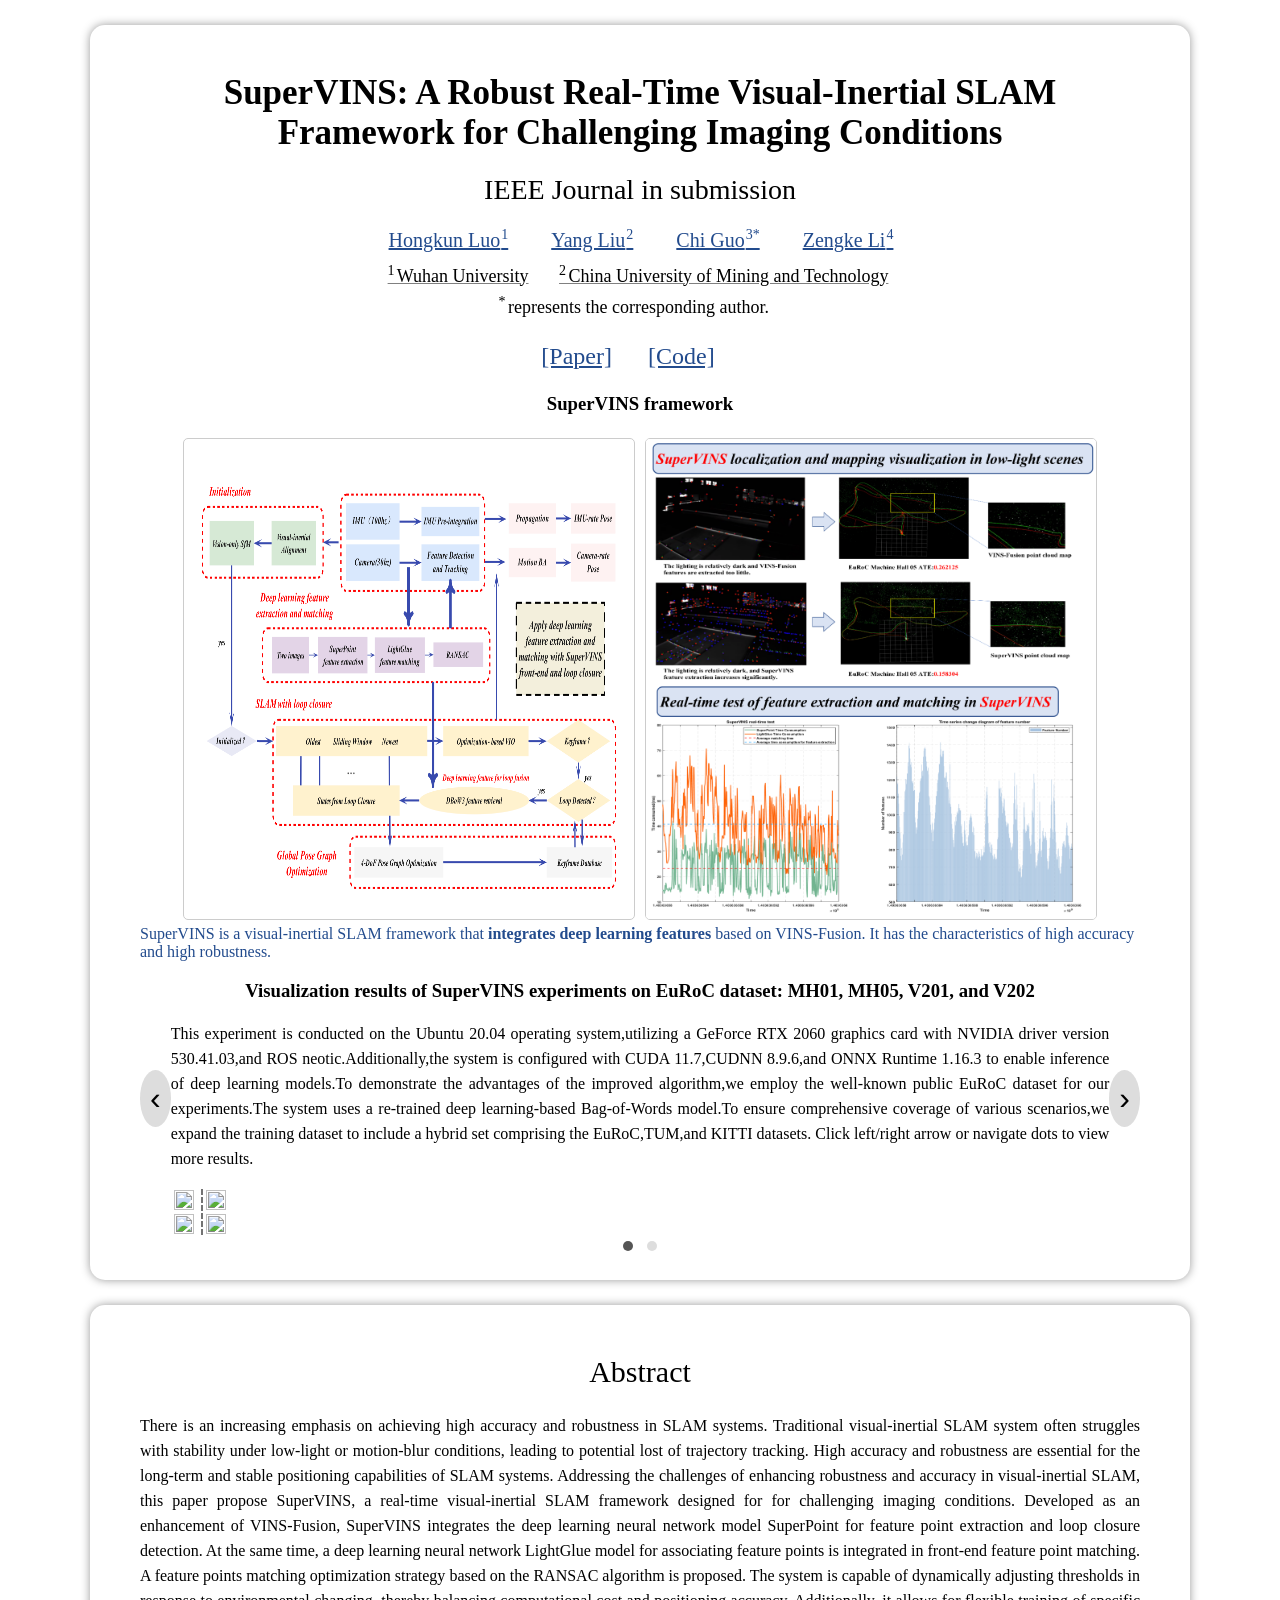
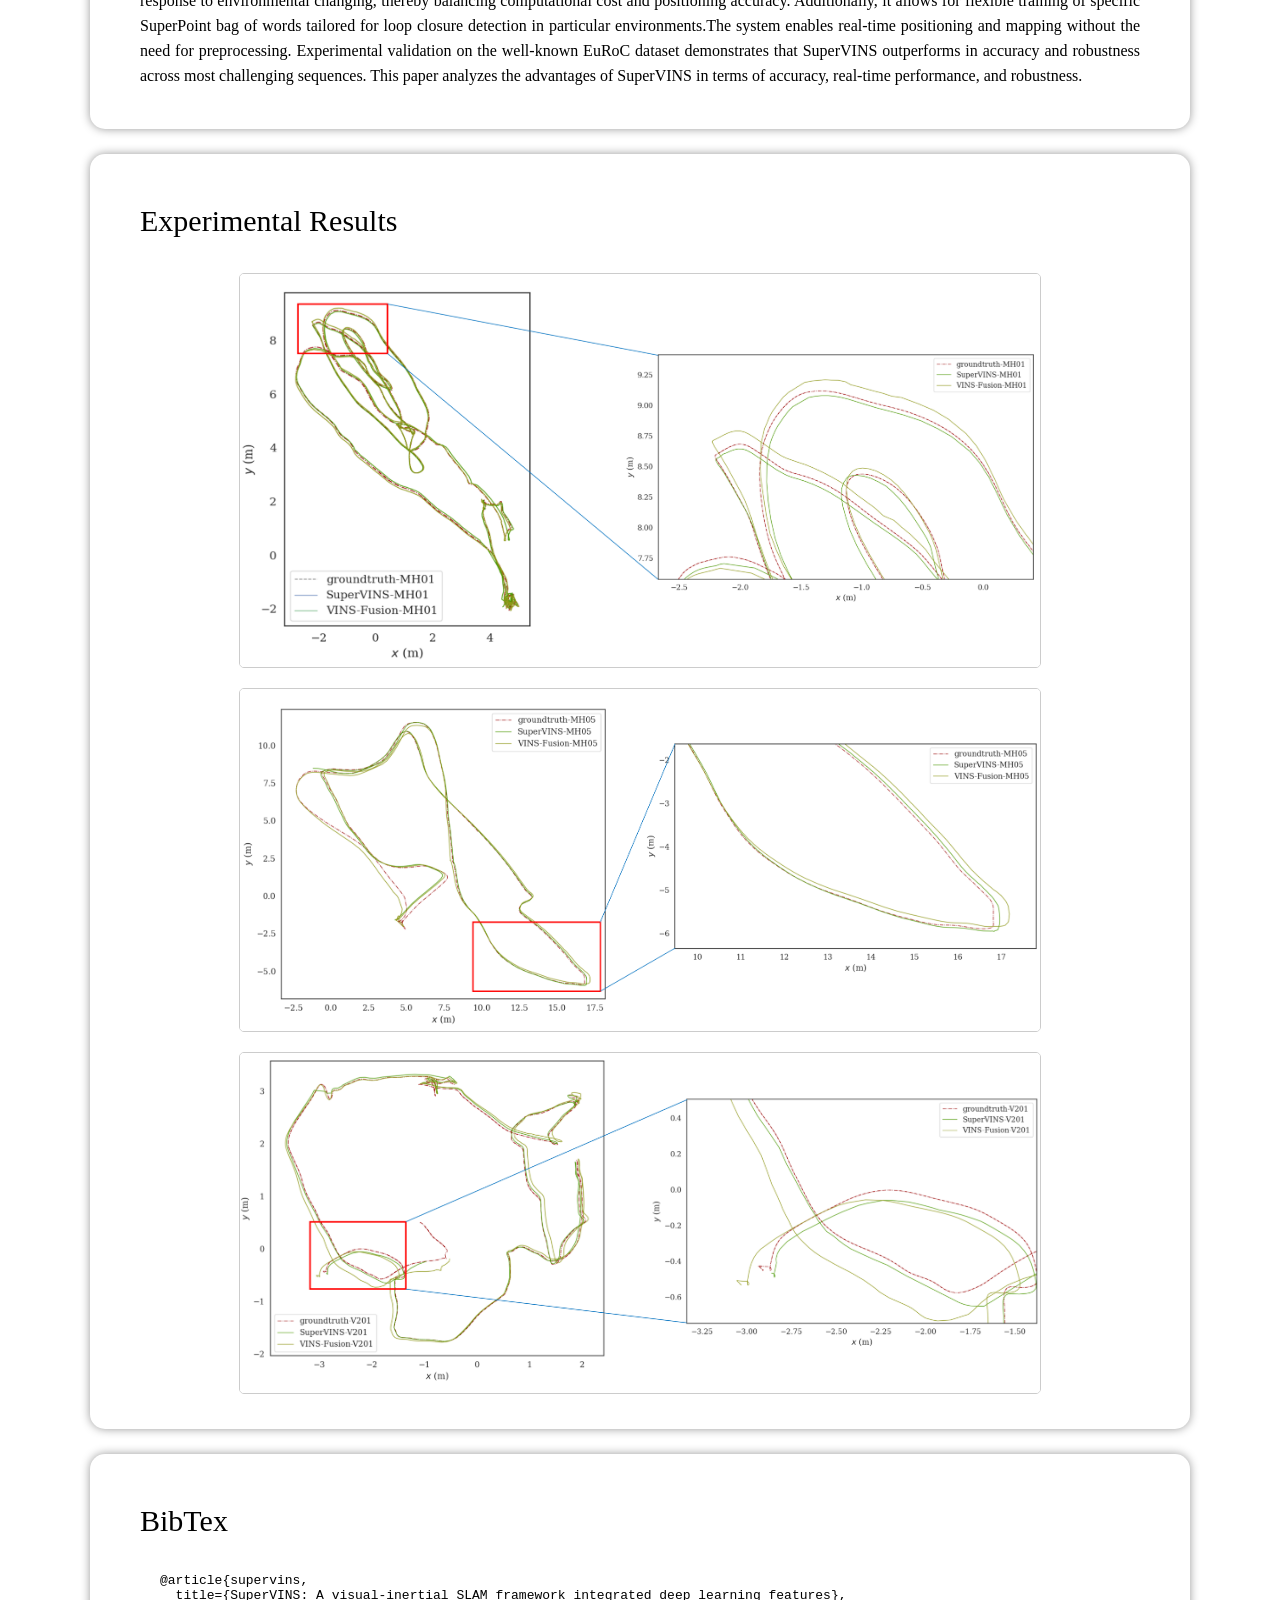
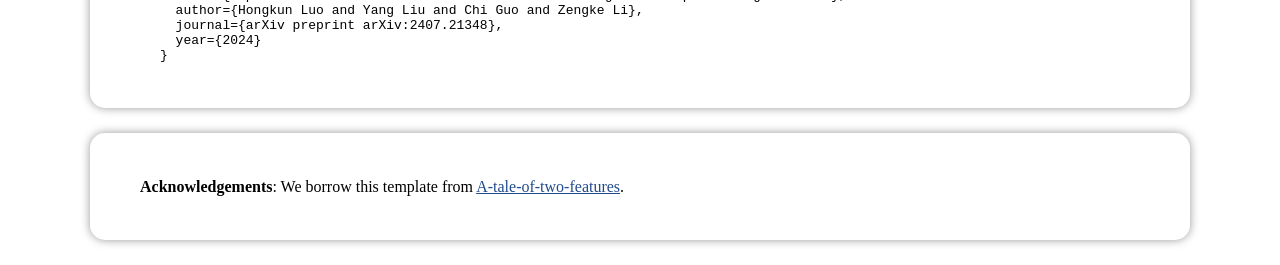
==== index.html @ 80bac06b "change author" ====
<html>

<head>
  <meta http-equiv="Content-Type" content="text/html; charset=UTF-8">
  <title>SuperVINS: A Robust Real-Time Visual-Inertial SLAM Framework for Challenging Imaging Conditions</title>
  <link href="./SuperVINS/style.css" rel="stylesheet">
  <script type="text/javascript" src="./SuperVINS/jquery.mlens-1.0.min.js"></script>
  <script type="text/javascript" src="./SuperVINS/jquery.js"></script>
  <style>
    .divider {
      border-right: 2px dashed #737373;
      width: 2px;
    }
  </style>
  <style>
    .divider_horizontal {
      border-top: 2px dashed #737373;
      display: block;
      width: 100%;
      margin: 10px 0;
    }
    .image-container {
            display: flex;
            justify-content: center;
            flex-wrap: wrap;
        }
    .image-container img {
            max-width: 45%;
            margin: 5px;
            border: 1px solid #ccc;
            border-radius: 5px;
        }
  </style>
  
</head>

<body>
  <div class="content">
    <h1><strong>SuperVINS: A Robust Real-Time Visual-Inertial SLAM Framework for Challenging Imaging Conditions</strong>
    </h1>
    <p id="authors">
      <span class="conference">IEEE Journal in submission</span> <br>
      <span>
        <a href="http://luohongkun.com/">Hongkun Luo<sup>1</sup></a>
      </span>
      <span>
        <a href="">Yang Liu<sup>2</sup></a>
      </span>
      <span>
        <a href="https://jszy.whu.edu.cn/guochi">Chi Guo<sup>3*</sup></a>
      </span>
      <span>
        <a href="https://cesi.cumt.edu.cn/info/1101/8625.htm">Zengke Li<sup>4</sup></a>
      </span>
      <br>
      <span class="institution">
        <a href="https://en.whu.edu.cn/"><sup>1</sup> Wuhan University</a> 
        <a href="https://www.cumt.edu.cn/"><sup>2</sup> China University of Mining and Technology</a> <br>
        <sup>*</sup> represents the corresponding author. &nbsp;&nbsp; 
    </p>

    <font size="+2">
      <p style="text-align: center;">
        <a href="https://arxiv.org/abs/2407.21348" target="_blank">[Paper]</a> &nbsp;&nbsp;&nbsp;&nbsp;
        <a href="https://github.com/luohongk/SuperVINS" target="_blank">[Code]</a>&nbsp;&nbsp;&nbsp;&nbsp;
        <!-- <a href="SuperVINS/bibtex.txt" target="_blank">[BibTeX]</a> -->
      </p>
    </font>
    
    <h3>
      <center>SuperVINS framework</center>
    </h3>
    <div class="image-container">
      <img src="./image/SuperVINS.png" alt="SuperVINS framework">
      <img src="./image/abstract.png" alt="Real-time test of feature extraction and matching in SuperVINS">
    </div>
    <a style="text-align:center">
      SuperVINS is a visual-inertial SLAM framework that <strong> integrates deep learning features</strong> based on VINS-Fusion. It has the characteristics of high accuracy and high robustness.</a>
  
    <div id="contentWrapper">
      <button id="prevButton" onclick="prevPage()">&#8249;</button>
      <div id="gif-display"></div>
      <button id="nextButton" onclick="nextPage()">&#8250;</button>
    </div>
    <div id="navBar">
      <div class="navDot" id="dot0" onclick="goToPage(0)"></div>
      <div class="navDot" id="dot1" onclick="goToPage(1)"></div>
    </div>
  </div>
  <script>
    // pre-list all the image files under gif_cropped folder
    var allFiles = [
    "mh01.gif",
    "mh05.gif",
    "v201.gif",
    "SuperVINS_demo.gif",
  ];

    var page = 0; // current page

    function goToPage(p) {
      page = p;
      showPage();
    }
    // Create a copy of the allFiles array
    var shuffledFiles = allFiles.slice();

    // Fisher-Yates Shuffle
    for (let i = shuffledFiles.length - 1; i > 0; i--) {
      let j = Math.floor(Math.random() * (i + 1)); // random index from 0 to i

      // swap elements i and j
      [shuffledFiles[i], shuffledFiles[j]] = [shuffledFiles[j], shuffledFiles[i]];
    }
    function showPage() {
      var selectedFiles = shuffledFiles.slice(page * 10, (page + 1) * 10);

      // construct a html string to show these images
      var htmlStr = '<h3><center>Visualization results of SuperVINS experiments on EuRoC dataset: MH01, MH05, V201, and V202</center></h3> \
      <p>This experiment is conducted on the Ubuntu 20.04 operating system,utilizing a GeForce RTX 2060 graphics card with NVIDIA driver version 530.41.03,and ROS neotic.Additionally,the system is configured with CUDA 11.7,CUDNN 8.9.6,and ONNX Runtime 1.16.3 to enable inference of deep learning models.To demonstrate the advantages of the improved algorithm,we employ the well-known public EuRoC dataset for our experiments.The system uses a re-trained deep learning-based Bag-of-Words model.To ensure comprehensive coverage of various scenarios,we expand the training dataset to include a hybrid set comprising the EuRoC,TUM,and KITTI datasets.  \
      Click left/right arrow or navigate dots to view more results. </p><table>';
      for (var i = 0; i < selectedFiles.length; i += 2) {
        htmlStr += '<tr>';
        for (var j = 0; j < 2; j++) {
          if (i + j < selectedFiles.length) {
            var file = selectedFiles[i + j];
            htmlStr += '<td><img class="summary-img" src="./gif_cropped/' + file + '" style="width:100%;"></td>';
            if (j == 0 && i + j + 1 < selectedFiles.length) {
              // add a divider (dash line)
              htmlStr += '<td class="divider"></td>';
            }
          }
        }
        htmlStr += '</tr>';
      }
      htmlStr += '</table>';
      // add these images to a div with id 'content'
      document.getElementById('gif-display').innerHTML = htmlStr;

      // update navigation dots
      for (var i = 0; i < 2; i++) {
        var dot = document.getElementById('dot' + i);
        if (i == page) {
          dot.classList.add('navDotSelected');
        } else {
          dot.classList.remove('navDotSelected');
        }
      }
    }

    function prevPage() {
      if (page > 0) {
        page--;
        // add these images to a div with id 'con
        showPage();
      }
      else if (page == 0){
      page= allFiles.length / 10 - 1;
        showPage();
      }
    }

    function nextPage() {
      if (page < allFiles.length / 10 - 1) {
        page++;
        showPage();
      }
      else if (page == allFiles.length / 10 - 1) {
      page=0;
        showPage();
      }
    }

    // Show the first page when the script is first run
    showPage();
  </script>

  <div class="content">
    <h2 style="text-align:center;">Abstract</h2>
    <p>There is an increasing emphasis on achieving high accuracy and robustness in SLAM systems. Traditional visual-inertial SLAM system often struggles with stability under low-light or motion-blur conditions, leading to potential lost of trajectory tracking. High accuracy and robustness are essential for the long-term and stable positioning capabilities of SLAM systems. Addressing the challenges of enhancing robustness and accuracy in visual-inertial SLAM, this paper propose SuperVINS, a real-time visual-inertial SLAM framework designed for for challenging imaging conditions. Developed as an enhancement of VINS-Fusion, SuperVINS integrates the deep learning neural network model SuperPoint for feature point extraction and loop closure detection. At the same time, a deep learning neural network LightGlue model for associating  feature points is integrated in front-end feature point matching. A feature points matching optimization strategy based on the RANSAC algorithm is proposed. The system is capable of dynamically adjusting thresholds in response to environmental changing, thereby balancing computational cost and positioning accuracy. Additionally, it allows for flexible training of specific SuperPoint bag of words tailored for loop closure detection in particular environments.The system enables real-time positioning and mapping without the need for preprocessing. Experimental validation on the well-known EuRoC dataset demonstrates that SuperVINS outperforms in accuracy and robustness across most challenging sequences. This paper analyzes the advantages of SuperVINS in terms of accuracy, real-time performance, and robustness.</p>
  </div>

  <div class="content">
    <h2>Experimental Results</h2>
    <!-- <video width="100%" controls autoplay control src="freereg/freereg.mp4" ></video> -->
    <div class="text-center">
      <div style="text-align: center;">
        <img src="./image/guiji1.png" alt="Image 1" style="width: 80%; margin: 10px 0; border: 1px solid #ccc; border-radius: 5px;">
        <img src="./image/guiji2.png" alt="Image 2" style="width: 80%; margin: 10px 0; border: 1px solid #ccc; border-radius: 5px;">
        <img src="./image/guiji3.png" alt="Image 3" style="width: 80%; margin: 10px 0; border: 1px solid #ccc; border-radius: 5px;">
      </div>
    </div>
  </div>

  <div class="content">
    <h2>BibTex</h2>
    <code> @article{supervins,<br>
  &nbsp;&nbsp;title={SuperVINS: A visual-inertial SLAM framework integrated deep learning features},<br>
  &nbsp;&nbsp;author={Hongkun Luo and Yang Liu and Chi Guo and Zengke Li},<br>
  &nbsp;&nbsp;journal={arXiv preprint arXiv:2407.21348},<br>
  &nbsp;&nbsp;year={2024}<br>
  } </code>
  </div>
  <div class="content" id="acknowledgements">
    <p><strong>Acknowledgements</strong>:
      We borrow this template from <a href="https://sd-complements-dino.github.io/">A-tale-of-two-features</a>.
    </p>
  </div>
</body>

</html>
---- SuperVINS/style.css ----
/* CSS Document */
@import url(https://fonts.googleapis.com/css?family=Open+Sans);

body {
  font-family: 'Open-Sans', sans-serif;
  font-weight: 300;
  background-color: #fff;
}
.content {
  width: 1000px;
  padding: 25px 50px;
  margin: 25px auto;
  background-color: white;
  box-shadow: 0px 0px 10px #999;
  border-radius: 15px;
  font-family: "Google Sans";
}
.contentblock {
  width: 950px;
  margin: 0 auto;
  padding: 0;
  border-spacing: 25px 0;
}
.contentblock td {
  background-color: #fff;
  padding: 25px 50px;
  vertical-align: top;
  box-shadow: 0px 0px 10px #999;
  border-radius: 15px;
}
#gif-display {
  width: 950px;
  margin: 0 auto;
  padding: 0;
}

#contentWrapper {
  display: flex;
  align-items: center;
  justify-content: space-between;
}


#prevButton, #nextButton {
  padding: 10px;
  background-color: #ddd;
  border: none;
  border-radius: 50%;
  cursor: pointer;
  font-size: 2em;
}

#navBar {
  position: relative;
  bottom: 0px;
  width: 100%;
  text-align: center;
}

.navDot {
  display: inline-block;
  width: 10px;
  height: 10px;
  margin: 0 5px;
  background-color: #ddd;
  border-radius: 50%;
}
.navDotSelected {
  background-color: #555;
}
.navDot:hover {
  background-color: #aaa;
  cursor: pointer;
}

.nav-arrows {
  display: flex;
  justify-content: space-between;
  width: 100%;
}

.nav-button {
  padding: 10px;
  background-color: #cfcece;
  border: none;
  border-radius: 50%;
  cursor: pointer;
}
#prevArrow {
  transform: rotate(180deg);
}

#nextArrow {
}
a, a:visited {
  color: #224b8d;
  font-weight: 300;
}
#authors {
  text-align: center;
  margin-bottom: 20px;
  font-size: 20px;
}
#authors span {
  display: inline-block;
  margin: 0 10px;
}
#authors sup {
  font-size: 14px; /* 调整上标字体大小 */
  margin-right: -2px; /* 将上标与<a>标签靠近一些 */
  margin-left: 1px; /* 将上标与<a>标签靠近一些 */
}
#authors .institution {
  display: block;
  font-size: 18px;
  margin-top: 5px;
}
#authors .institution a {
  margin-right: 15px; /* 添加链接间距 */
  color: black; /* 修改链接字体颜色为黑色 */
  text-decoration: underline gray; /* 修改链接下划线为灰色 */
}
#authors .conference {
  text-align: center;
  font-size: 28px;
  font-weight: 300;
  margin-bottom: 20px;
  color: black; /* 修改链接字体颜色为黑色 */
}
#authors a {
  margin: 0 10px;
}
h1 {
  text-align: center;
  font-size: 35px;
  font-weight: 300;
}
h2 {
  font-size: 30px;
  font-weight: 300;
}
code {
  display: block;
  padding: 10px;
  margin: 10px 10px;
}
p {
  line-height: 25px;
  text-align: justify;
}
p code {
  display: inline;
  padding: 0;
  margin: 0;
}
#teasers {
  margin: 0 auto;
}
#teasers td {
  margin: 0 auto;
  text-align: center;
  padding: 5px;
}
#teasers img {
  width: 250px;
}
#results img {
  width: 133px;
}
#seeintodark {
  margin: 0 auto;
}
#sift {
  margin: 0 auto;
}
#sift img {
  width: 250px;
}
.downloadpaper {
  padding-left: 20px;
  float: right;
  text-align: center;
}
.downloadpaper a {
  font-weight: bold;
  text-align: center;
}
.teaser-img {
  width: 80%;
  display: block;
  margin-left: auto;
  margin-right: auto;
}
.teaser-gif {
  display: block;
  margin-left: auto;
  margin-right: auto;
}
.summary-img {
  width: 100%;
  display: block;
  margin-left: auto;
  margin-right: auto;
}
.video-iframe {
  width: 1000;
  height: 800;
  margin: auto;
  display: block;
}
.container {
  display: flex;
  align-items: center;
  justify-content: center
}
.image {
  flex-basis: 40%
}
.text {
  font-size: 20px;
  padding-left: 20px;
}
.center {
  margin-left: auto;
  margin-right: auto;
}
.boxshadow {
  border: 1px solid;
  padding: 10px;
  box-shadow: 2px 2px 5px #888888;
}
.spacertr {
  height: 8px;
}
.spacertd {
  width: 40px;
}
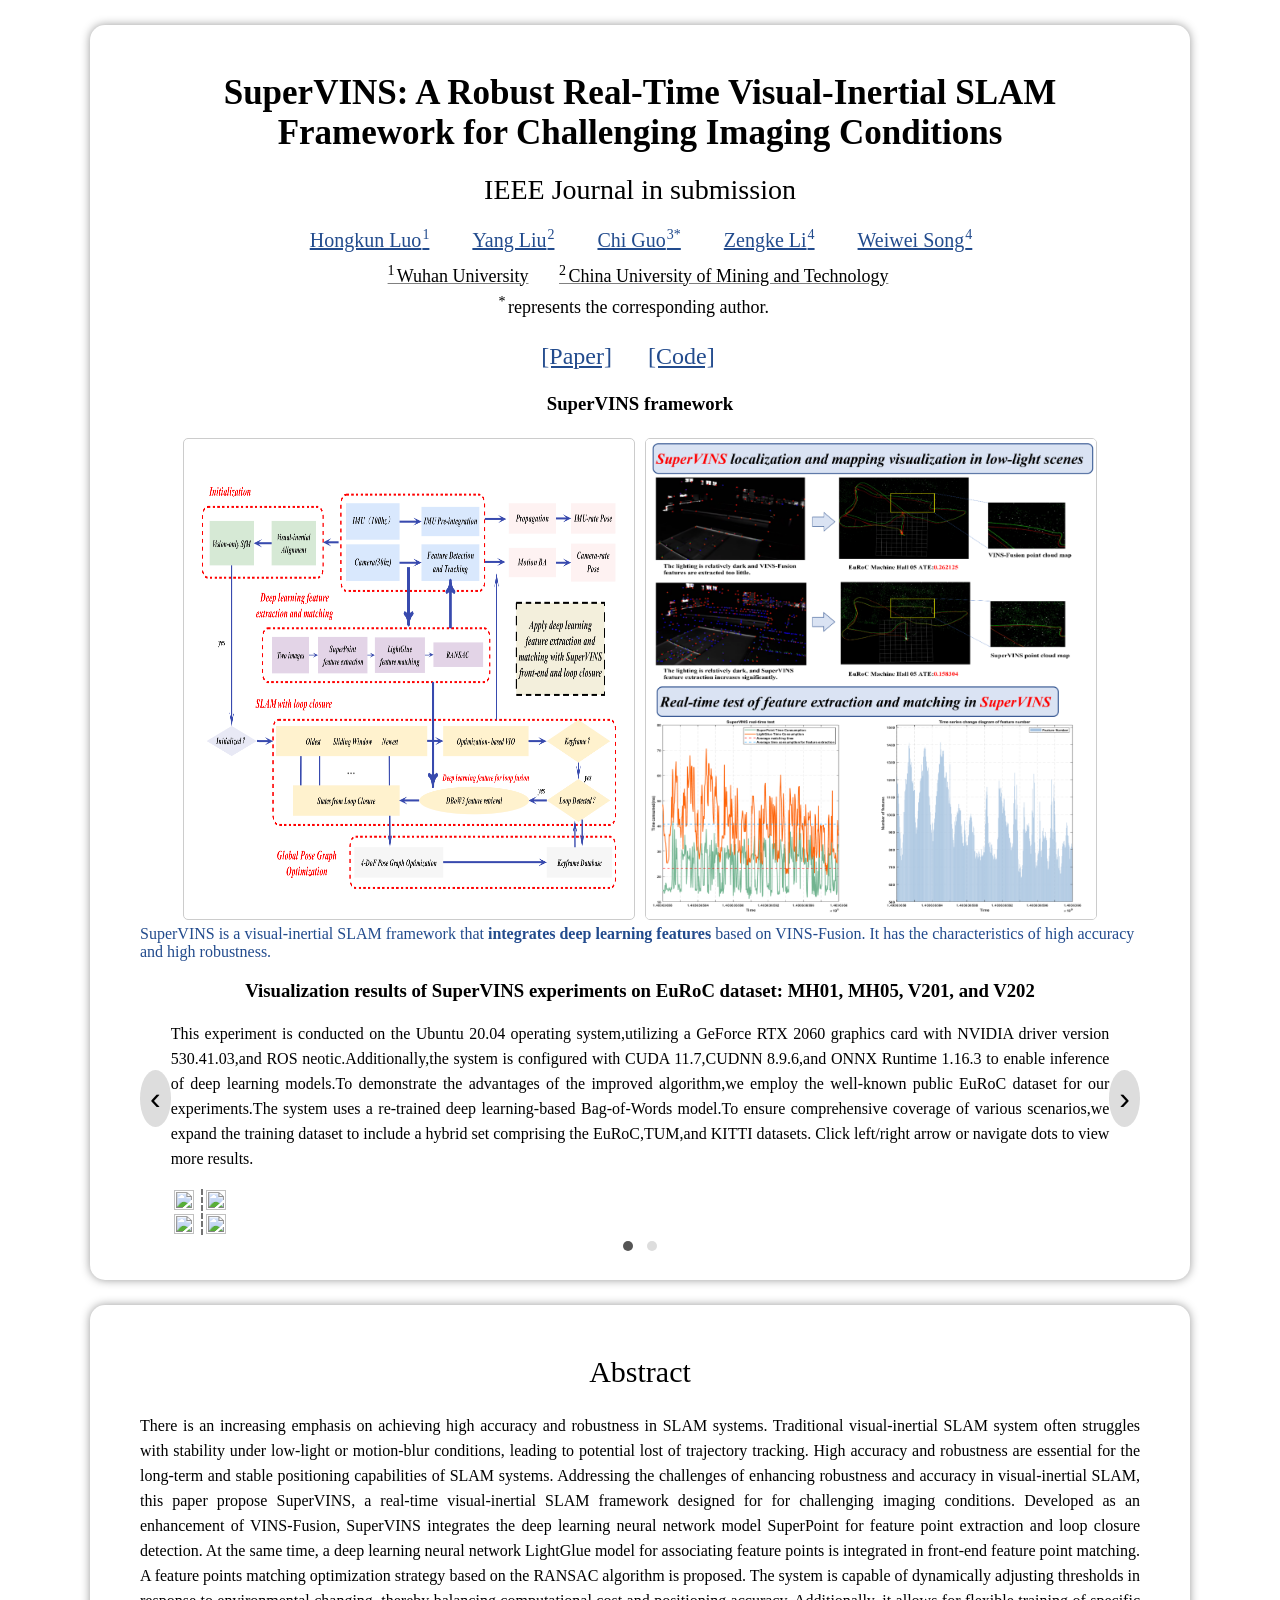
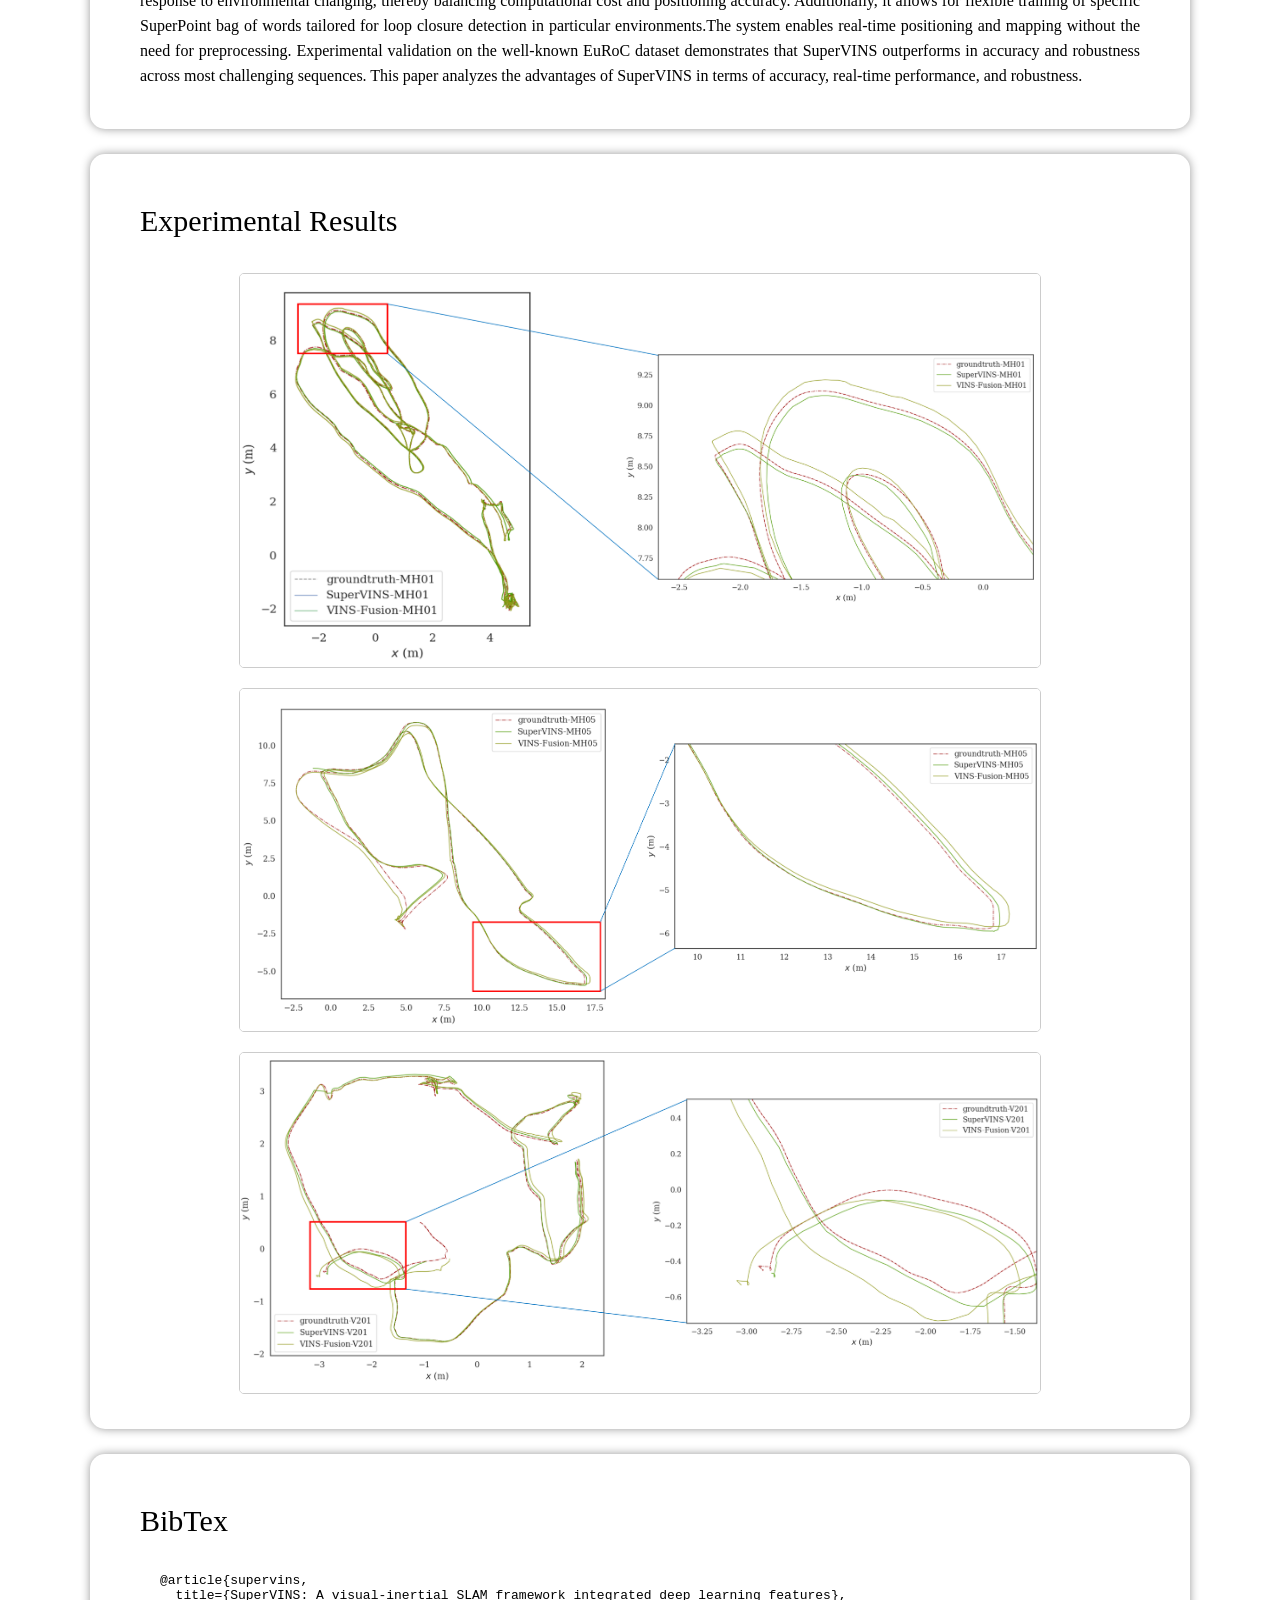
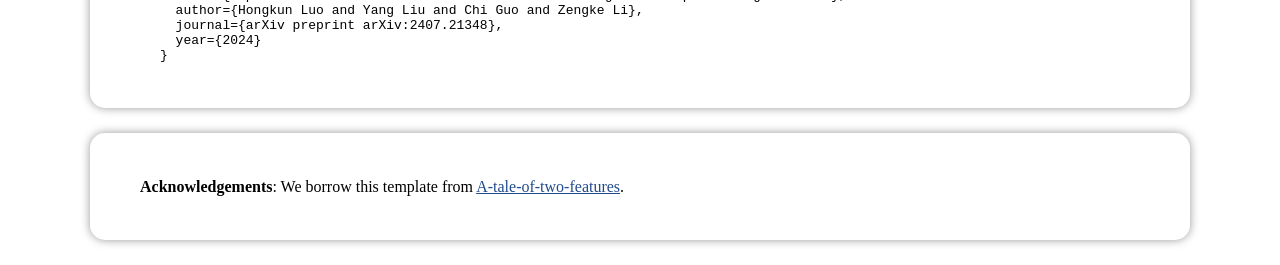
==== commit cd60d88e: "add song wei wei" ====
--- a/index.html
+++ b/index.html
@@ -1,3 +1,11 @@
+<!--
+ * @Author: Hongkun Luo
+ * @Date: 2024-10-23 23:04:56
+ * @LastEditors: Hongkun Luo
+ * @Description: 
+ * 
+ * Hongkun Luo
+-->
 <html>
 
 <head>
@@ -51,6 +59,9 @@
       </span>
       <span>
         <a href="https://cesi.cumt.edu.cn/info/1101/8625.htm">Zengke Li<sup>4</sup></a>
+      </span>
+      <span>
+        <a href="http://gpscenter.whu.edu.cn/ryDetail.shtml?id=20180705091739904omo4VDDYG4ccA">Weiwei Song<sup>4</sup></a>
       </span>
       <br>
       <span class="institution">
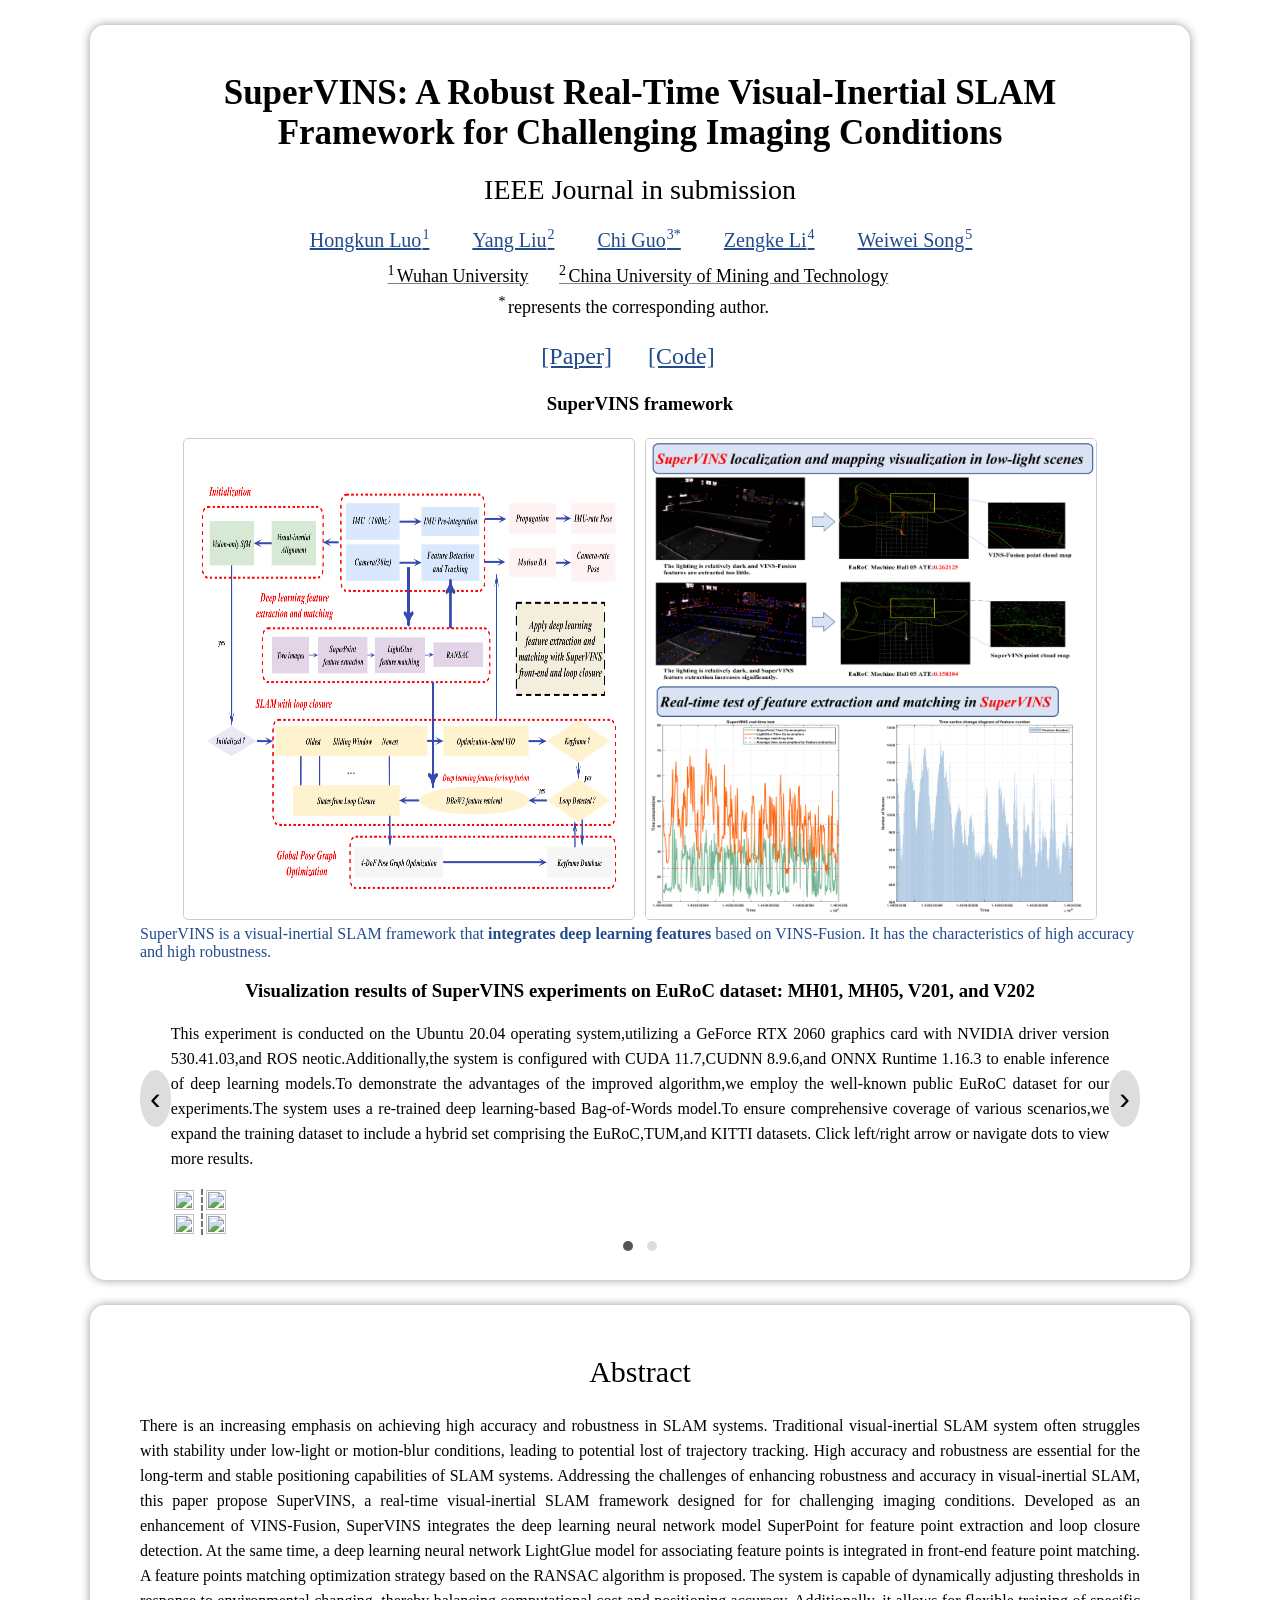
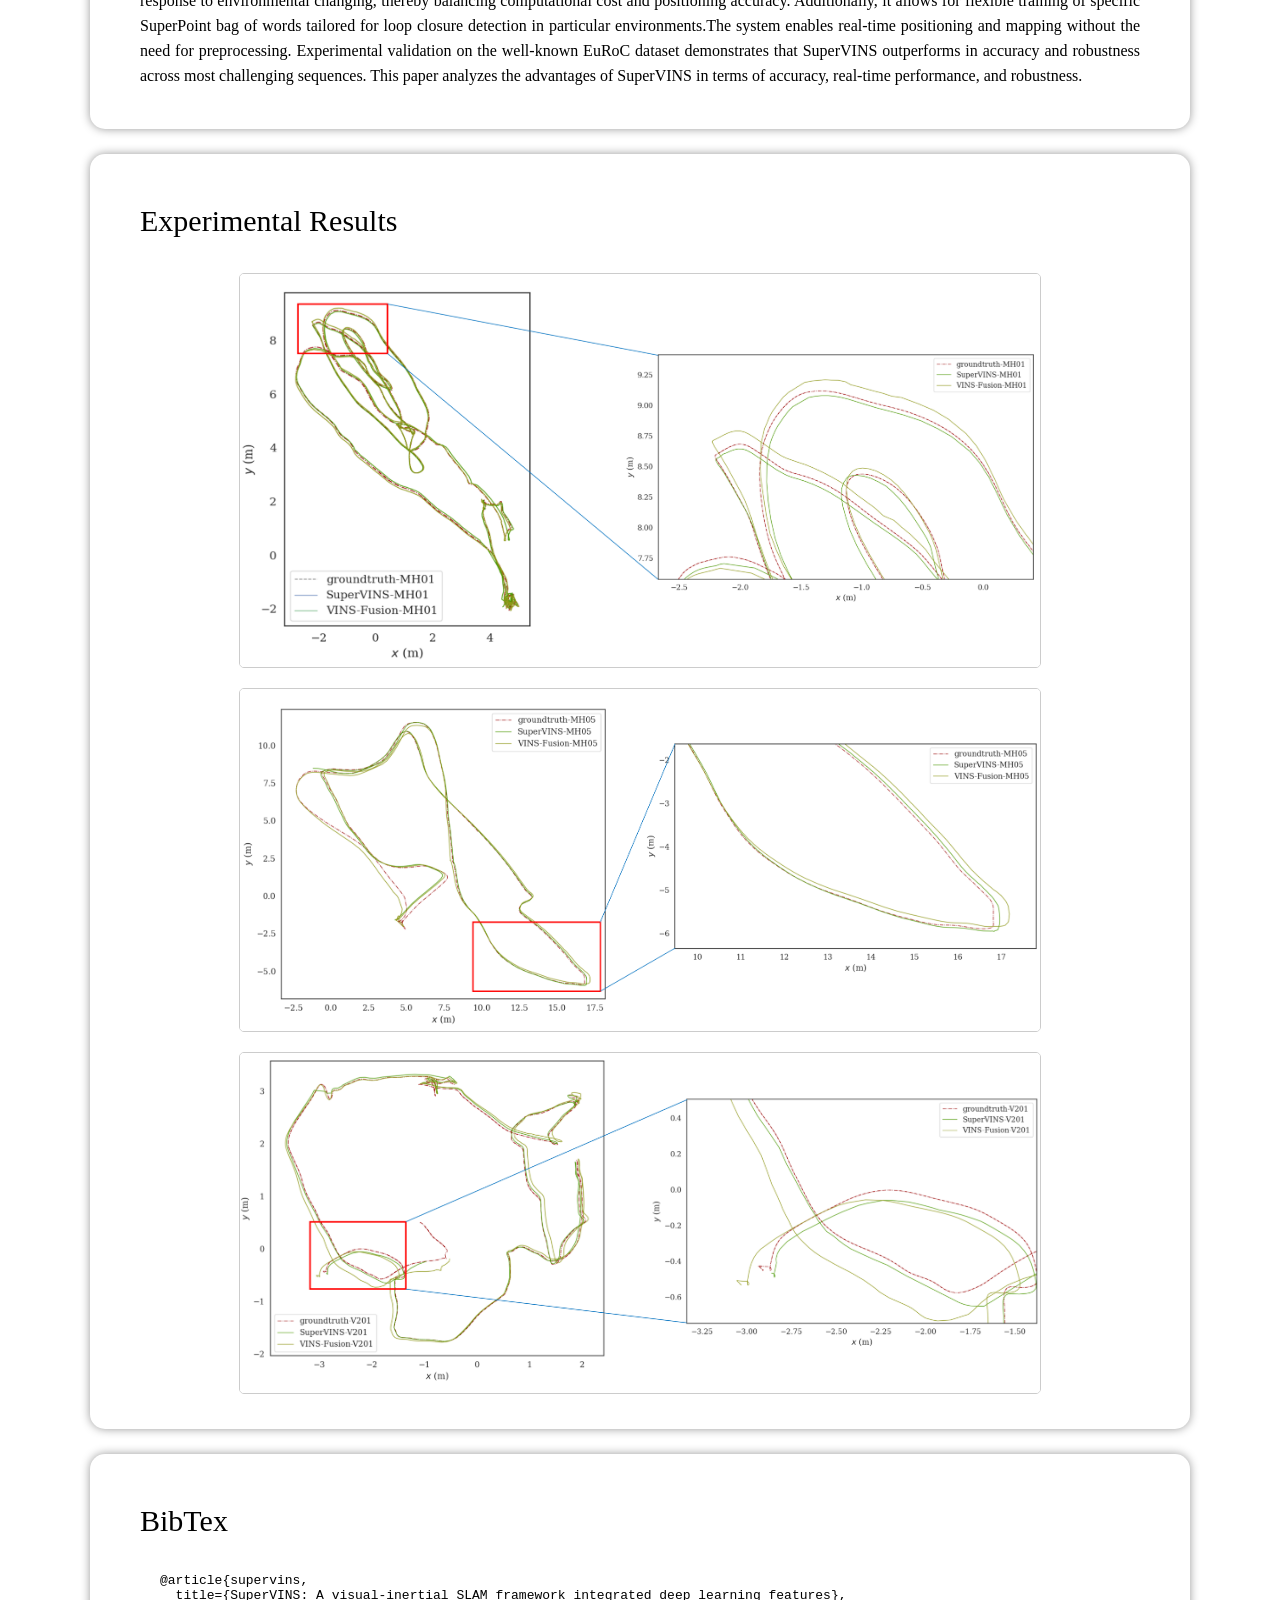
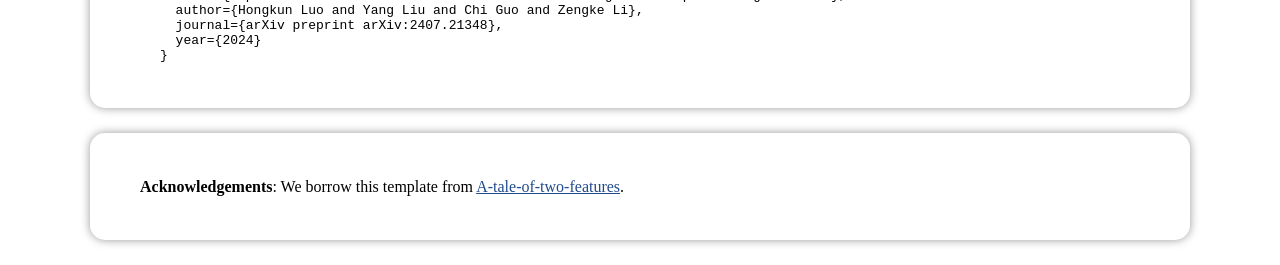
==== commit 3184efce: "11" ====
--- a/index.html
+++ b/index.html
@@ -61,7 +61,7 @@
         <a href="https://cesi.cumt.edu.cn/info/1101/8625.htm">Zengke Li<sup>4</sup></a>
       </span>
       <span>
-        <a href="http://gpscenter.whu.edu.cn/ryDetail.shtml?id=20180705091739904omo4VDDYG4ccA">Weiwei Song<sup>4</sup></a>
+        <a href="http://gpscenter.whu.edu.cn/ryDetail.shtml?id=20180705091739904omo4VDDYG4ccA">Weiwei Song<sup>5</sup></a>
       </span>
       <br>
       <span class="institution">
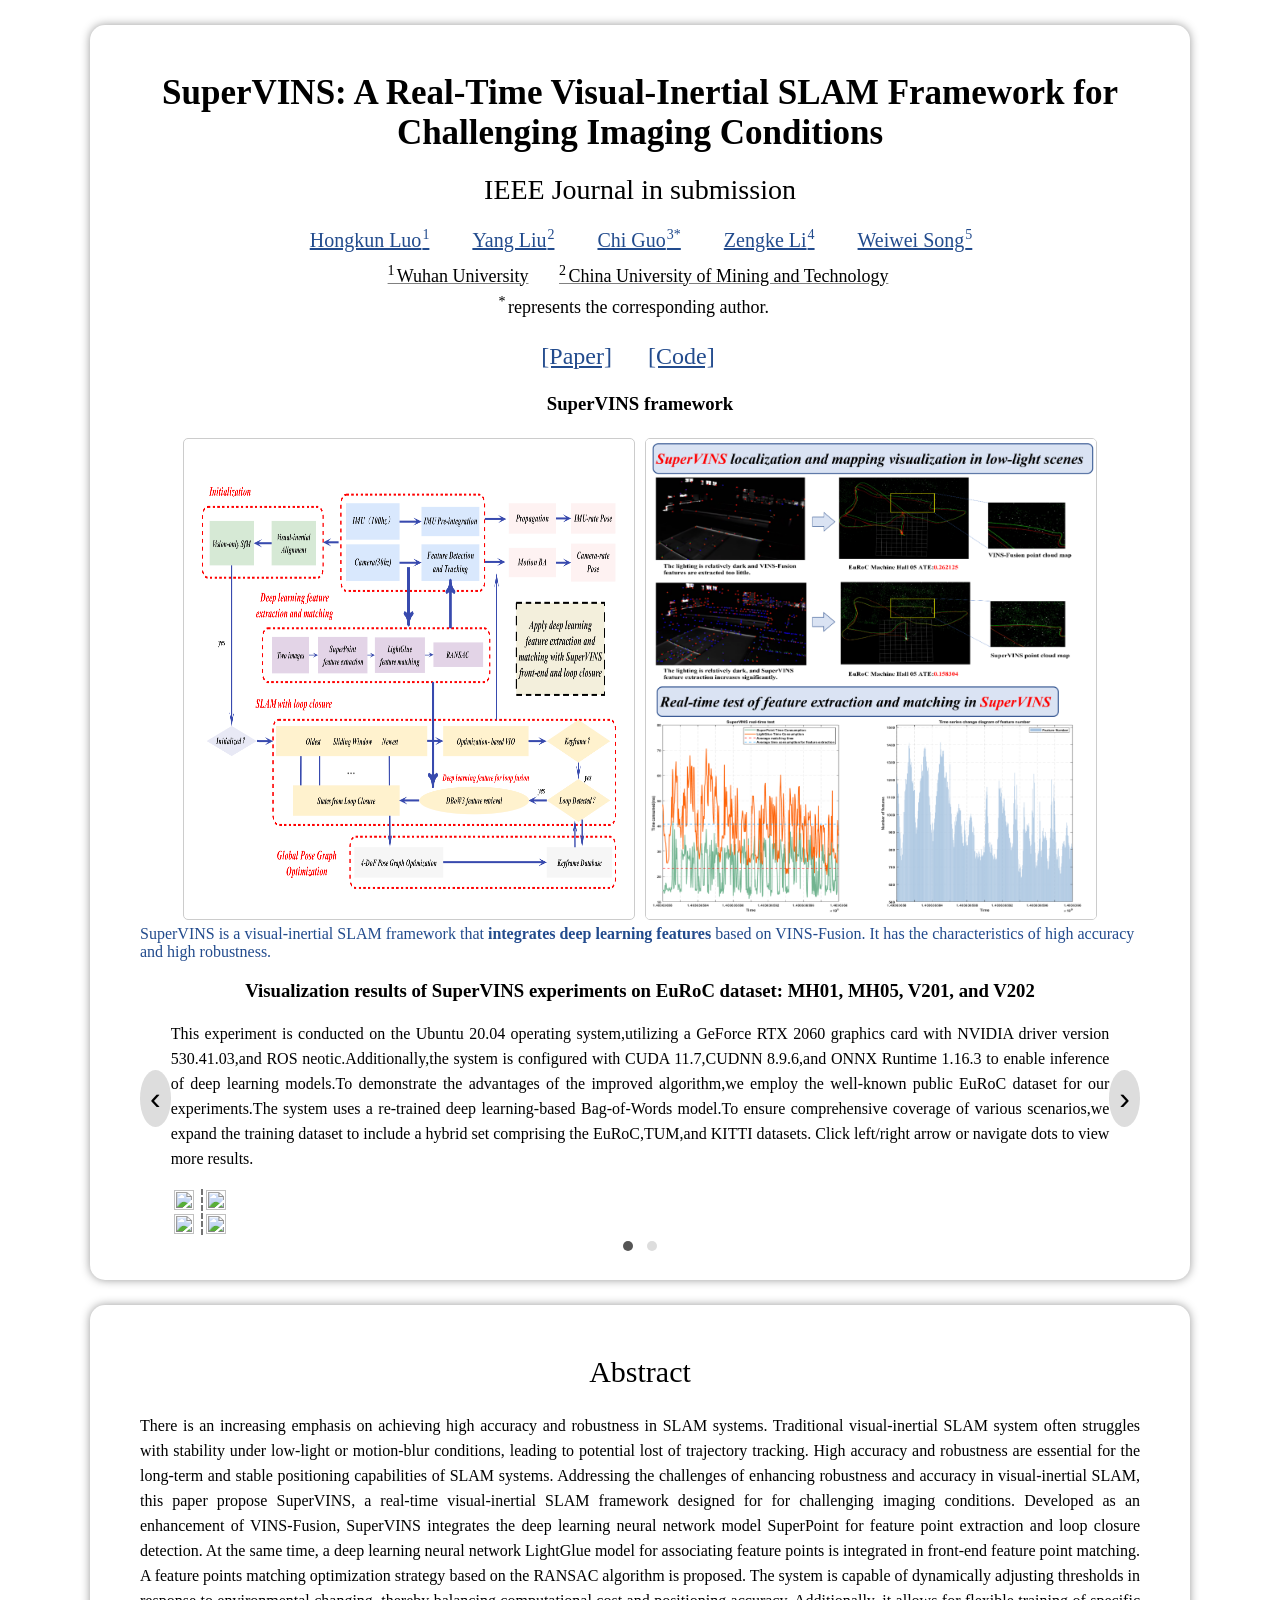
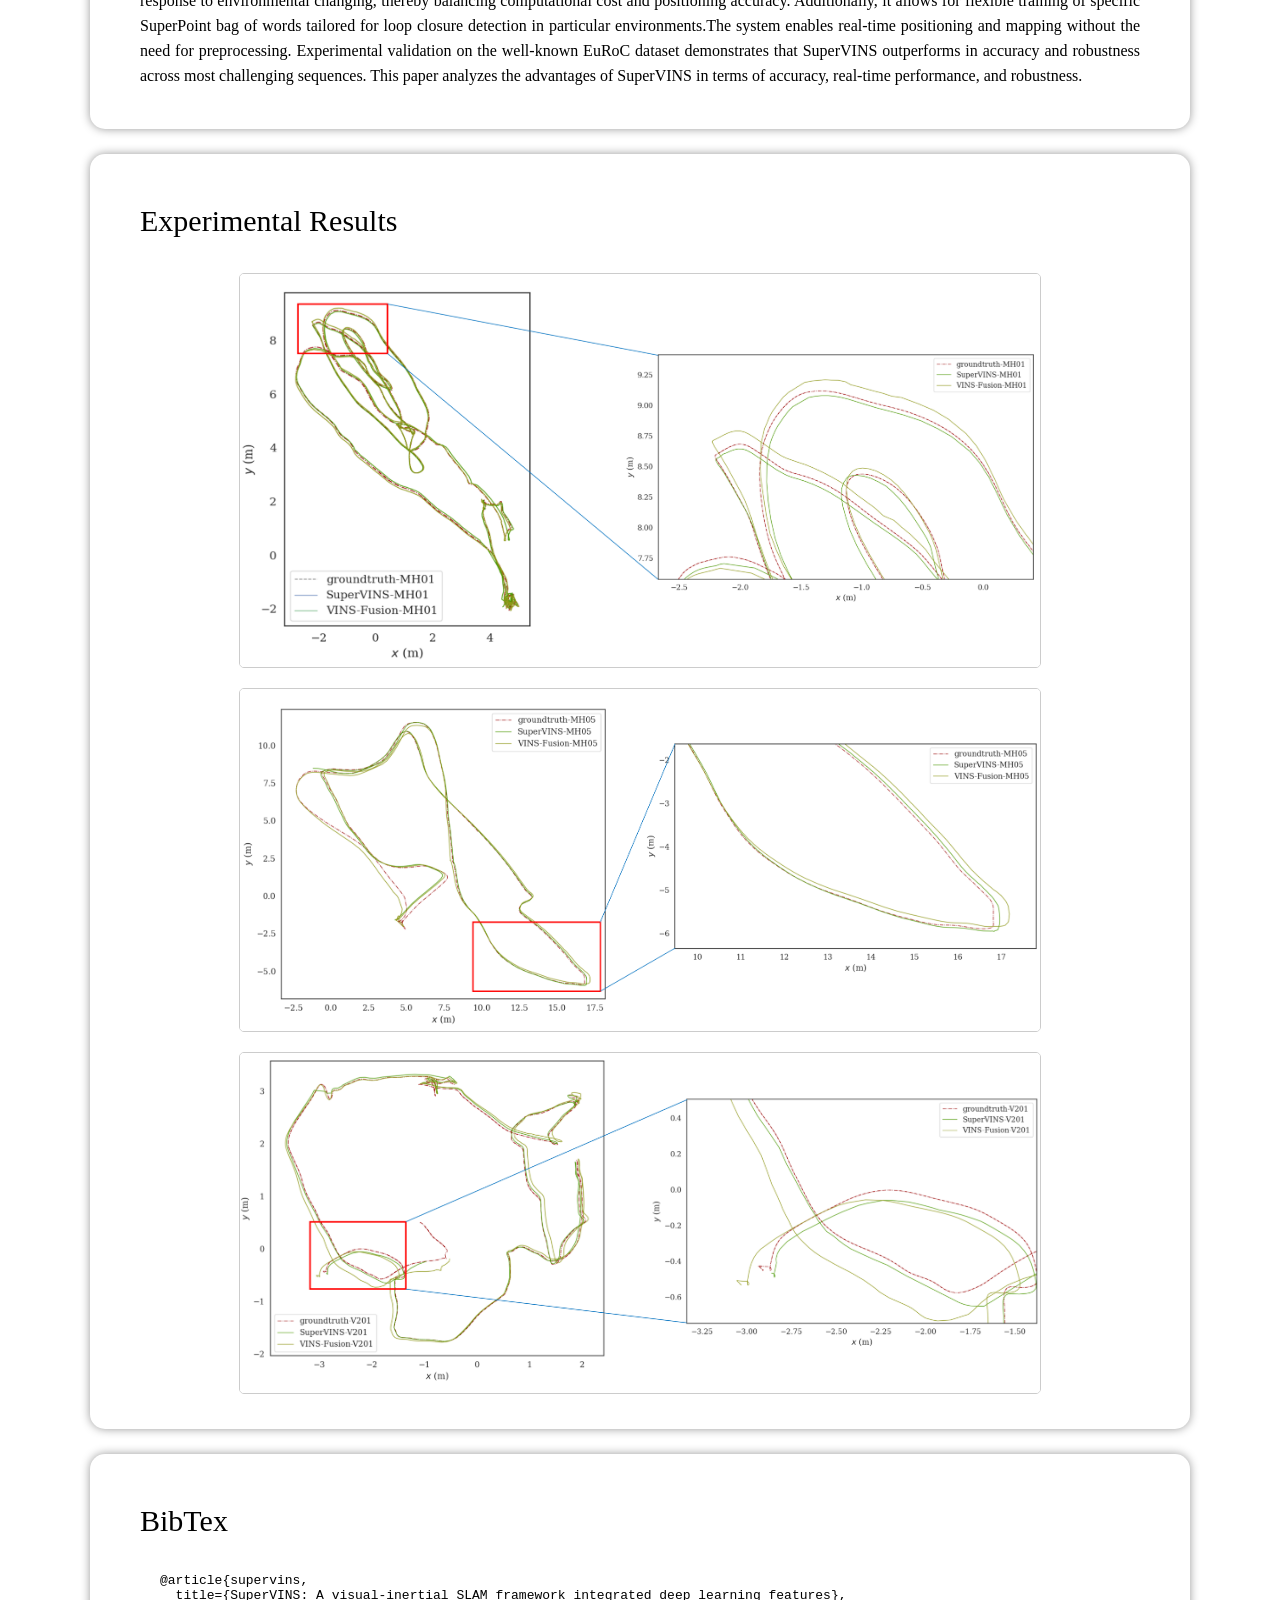
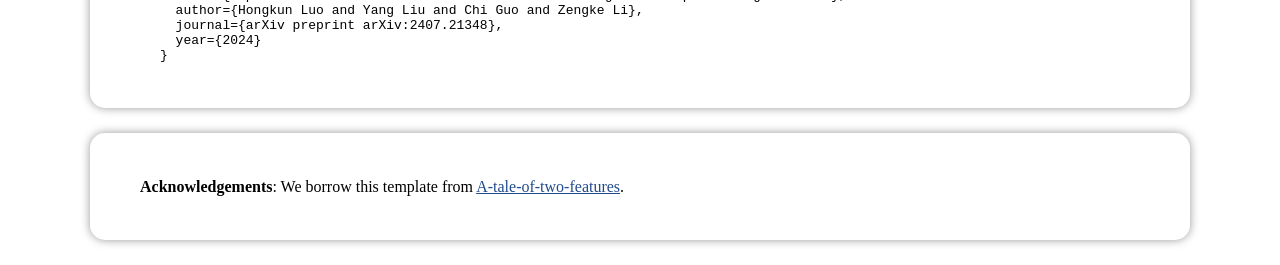
==== commit 2118bca9: "change title" ====
--- a/index.html
+++ b/index.html
@@ -44,7 +44,7 @@
 
 <body>
   <div class="content">
-    <h1><strong>SuperVINS: A Robust Real-Time Visual-Inertial SLAM Framework for Challenging Imaging Conditions</strong>
+    <h1><strong>SuperVINS: A Real-Time Visual-Inertial SLAM Framework for Challenging Imaging Conditions</strong>
     </h1>
     <p id="authors">
       <span class="conference">IEEE Journal in submission</span> <br>
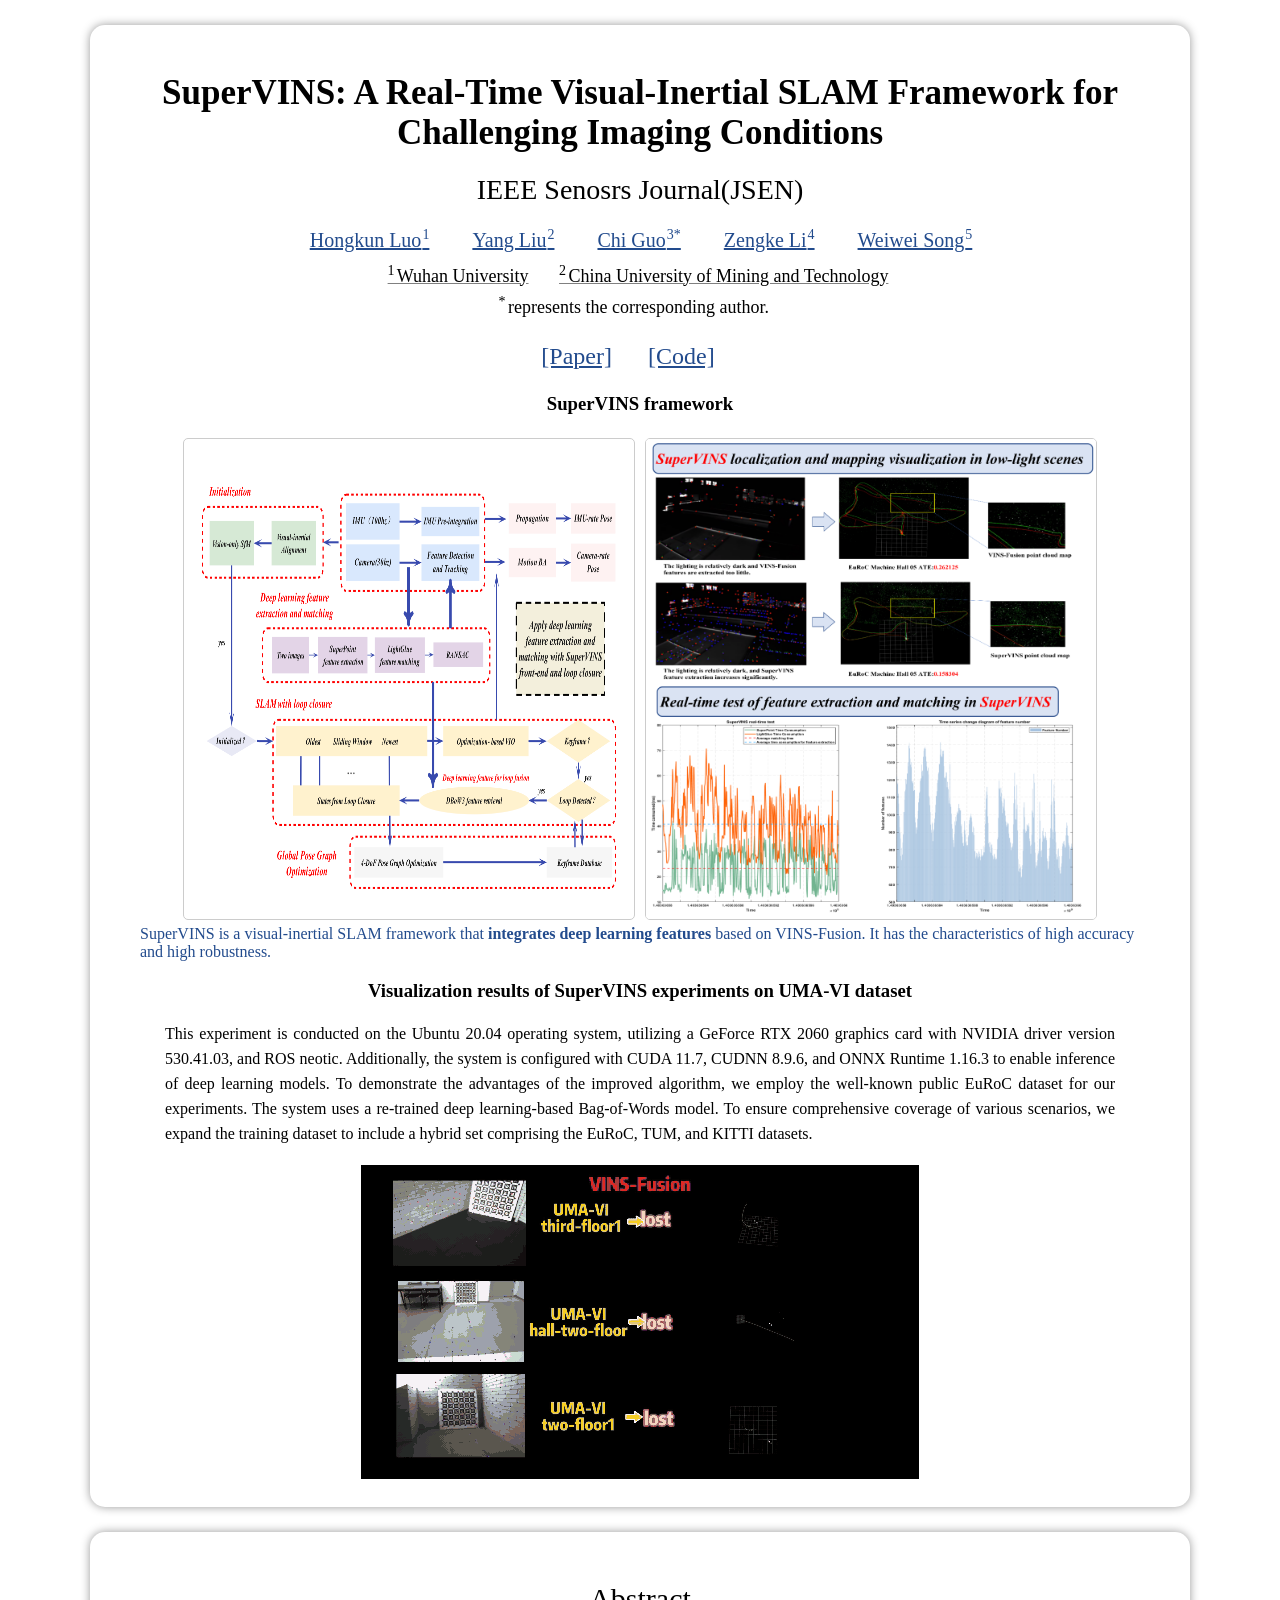
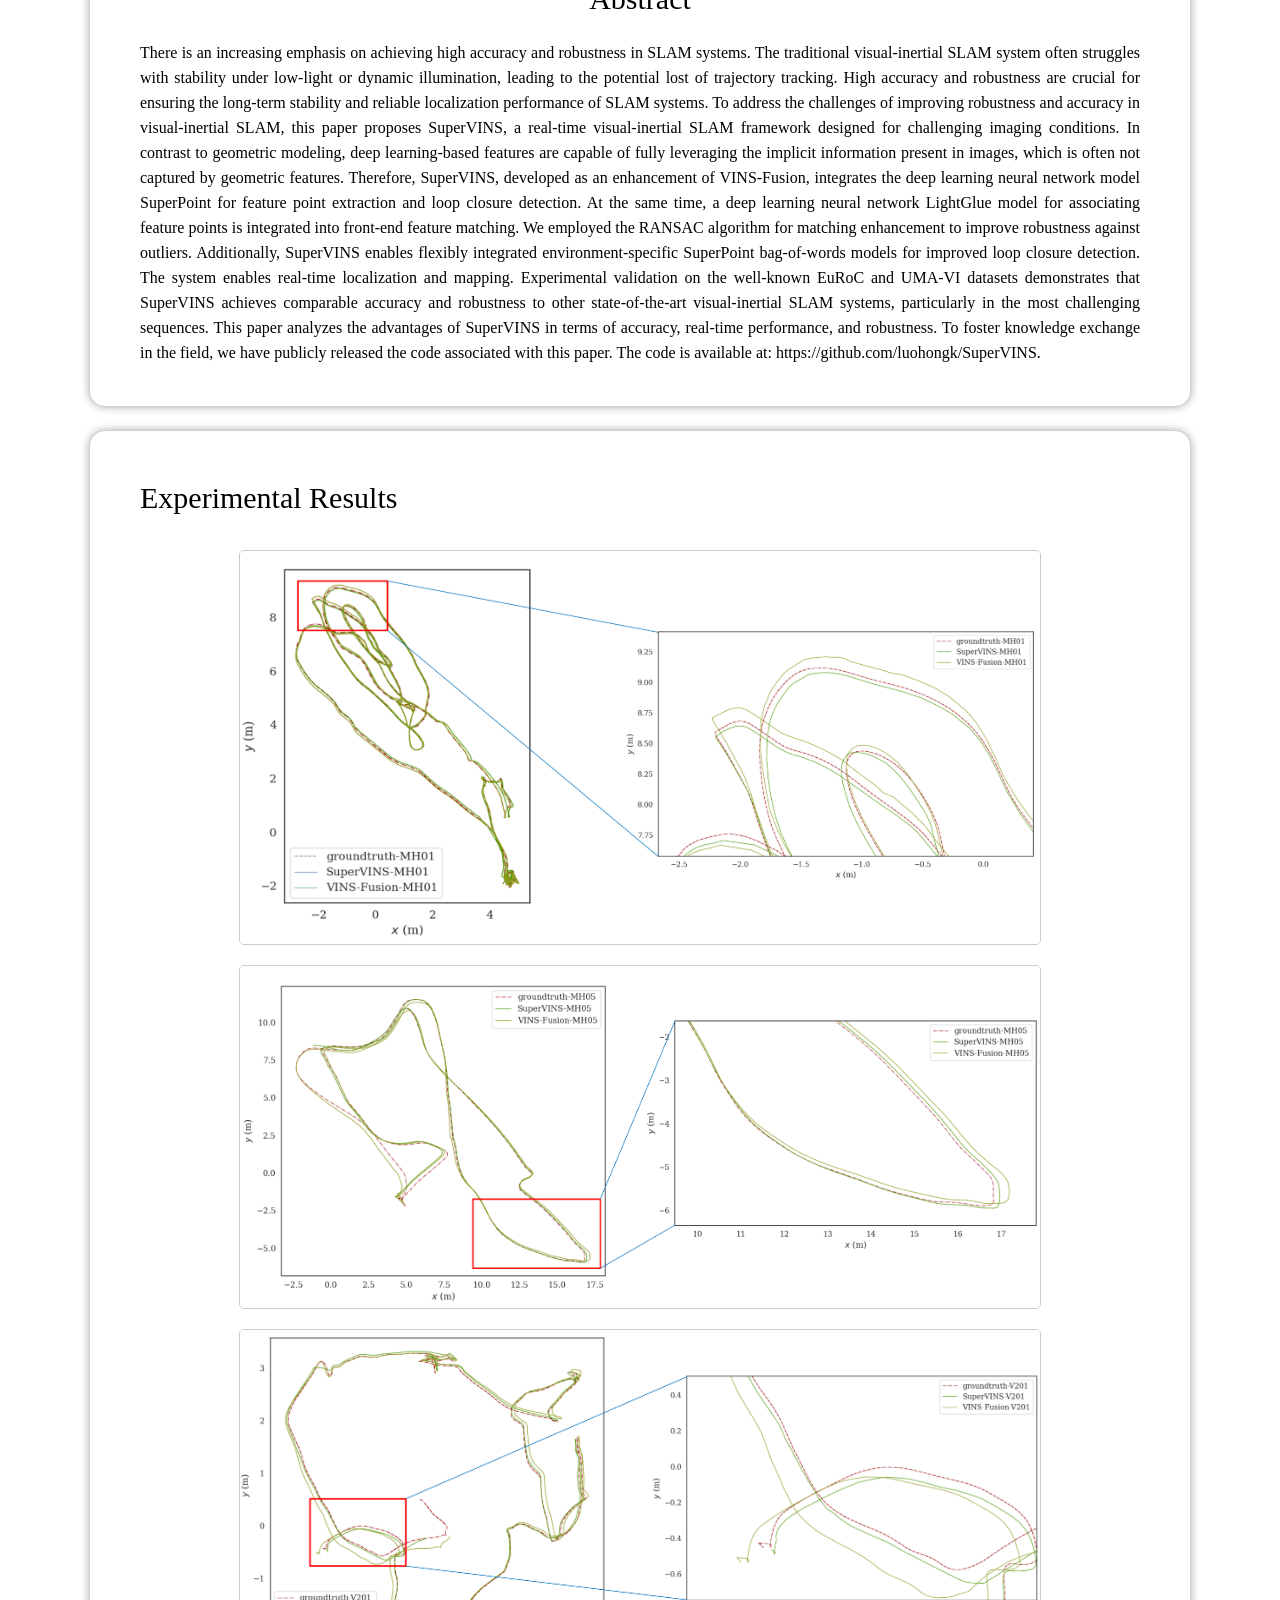
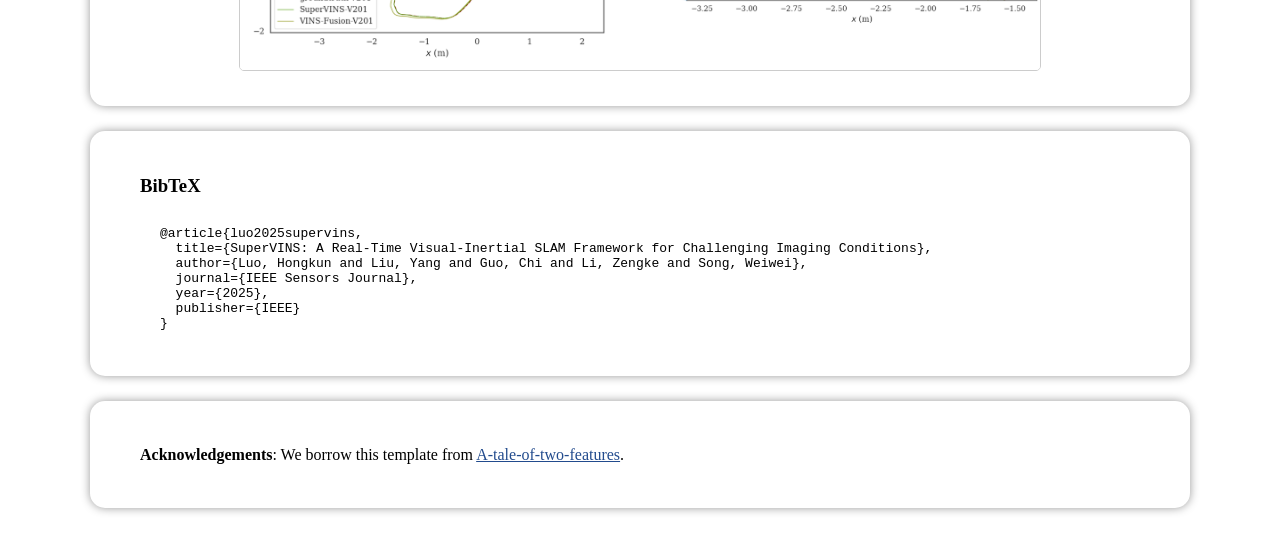
==== commit 28f063d1: "Update paper info and remove gif display" ====
--- a/index.html
+++ b/index.html
@@ -47,7 +47,7 @@
     <h1><strong>SuperVINS: A Real-Time Visual-Inertial SLAM Framework for Challenging Imaging Conditions</strong>
     </h1>
     <p id="authors">
-      <span class="conference">IEEE Journal in submission</span> <br>
+      <span class="conference">IEEE Senosrs Journal(JSEN)</span><br>
       <span>
         <a href="http://luohongkun.com/">Hongkun Luo<sup>1</sup></a>
       </span>
@@ -72,7 +72,7 @@
 
     <font size="+2">
       <p style="text-align: center;">
-        <a href="https://arxiv.org/abs/2407.21348" target="_blank">[Paper]</a> &nbsp;&nbsp;&nbsp;&nbsp;
+        <a href="https://ieeexplore.ieee.org/document/10949688" target="_blank">[Paper]</a> &nbsp;&nbsp;&nbsp;&nbsp;
         <a href="https://github.com/luohongk/SuperVINS" target="_blank">[Code]</a>&nbsp;&nbsp;&nbsp;&nbsp;
         <!-- <a href="SuperVINS/bibtex.txt" target="_blank">[BibTeX]</a> -->
       </p>
@@ -89,106 +89,50 @@
       SuperVINS is a visual-inertial SLAM framework that <strong> integrates deep learning features</strong> based on VINS-Fusion. It has the characteristics of high accuracy and high robustness.</a>
   
     <div id="contentWrapper">
-      <button id="prevButton" onclick="prevPage()">&#8249;</button>
+      <!-- <button id="prevButton" onclick="prevPage()">&#8249;</button> -->
       <div id="gif-display"></div>
-      <button id="nextButton" onclick="nextPage()">&#8250;</button>
+      <!-- <button id="nextButton" onclick="nextPage()">&#8250;</button> -->
     </div>
-    <div id="navBar">
-      <div class="navDot" id="dot0" onclick="goToPage(0)"></div>
-      <div class="navDot" id="dot1" onclick="goToPage(1)"></div>
-    </div>
+    <!-- <div id="navBar"> -->
+      <!-- <div class="navDot" id="dot0" onclick="goToPage(0)"></div> -->
+      <!-- <div class="navDot" id="dot1" onclick="goToPage(1)"></div> -->
+    <!-- </div> -->
   </div>
-  <script>
-    // pre-list all the image files under gif_cropped folder
+  <style>
+    #gif-display {
+        text-align: center; /* 使内容居中 */
+    }
+    .summary-img {
+        max-width: 100%; /* 限制图像最大宽度 */
+        height: auto;    /* 保持图像比例 */
+    }
+</style>
+
+<div id="gif-display"></div>
+
+<script>
+    // 只列出一个图像文件
     var allFiles = [
-    "mh01.gif",
-    "mh05.gif",
-    "v201.gif",
-    "SuperVINS_demo.gif",
-  ];
+        "SuperVINS.gif"
+    ];
 
-    var page = 0; // current page
-
-    function goToPage(p) {
-      page = p;
-      showPage();
-    }
-    // Create a copy of the allFiles array
-    var shuffledFiles = allFiles.slice();
-
-    // Fisher-Yates Shuffle
-    for (let i = shuffledFiles.length - 1; i > 0; i--) {
-      let j = Math.floor(Math.random() * (i + 1)); // random index from 0 to i
-
-      // swap elements i and j
-      [shuffledFiles[i], shuffledFiles[j]] = [shuffledFiles[j], shuffledFiles[i]];
-    }
     function showPage() {
-      var selectedFiles = shuffledFiles.slice(page * 10, (page + 1) * 10);
-
-      // construct a html string to show these images
-      var htmlStr = '<h3><center>Visualization results of SuperVINS experiments on EuRoC dataset: MH01, MH05, V201, and V202</center></h3> \
-      <p>This experiment is conducted on the Ubuntu 20.04 operating system,utilizing a GeForce RTX 2060 graphics card with NVIDIA driver version 530.41.03,and ROS neotic.Additionally,the system is configured with CUDA 11.7,CUDNN 8.9.6,and ONNX Runtime 1.16.3 to enable inference of deep learning models.To demonstrate the advantages of the improved algorithm,we employ the well-known public EuRoC dataset for our experiments.The system uses a re-trained deep learning-based Bag-of-Words model.To ensure comprehensive coverage of various scenarios,we expand the training dataset to include a hybrid set comprising the EuRoC,TUM,and KITTI datasets.  \
-      Click left/right arrow or navigate dots to view more results. </p><table>';
-      for (var i = 0; i < selectedFiles.length; i += 2) {
-        htmlStr += '<tr>';
-        for (var j = 0; j < 2; j++) {
-          if (i + j < selectedFiles.length) {
-            var file = selectedFiles[i + j];
-            htmlStr += '<td><img class="summary-img" src="./gif_cropped/' + file + '" style="width:100%;"></td>';
-            if (j == 0 && i + j + 1 < selectedFiles.length) {
-              // add a divider (dash line)
-              htmlStr += '<td class="divider"></td>';
-            }
-          }
-        }
-        htmlStr += '</tr>';
-      }
-      htmlStr += '</table>';
-      // add these images to a div with id 'content'
-      document.getElementById('gif-display').innerHTML = htmlStr;
-
-      // update navigation dots
-      for (var i = 0; i < 2; i++) {
-        var dot = document.getElementById('dot' + i);
-        if (i == page) {
-          dot.classList.add('navDotSelected');
-        } else {
-          dot.classList.remove('navDotSelected');
-        }
-      }
+        // 构建 HTML 字符串以显示该图像
+        var htmlStr = '<h3><center>Visualization results of SuperVINS experiments on UMA-VI dataset</center></h3> \
+        <p>This experiment is conducted on the Ubuntu 20.04 operating system, utilizing a GeForce RTX 2060 graphics card with NVIDIA driver version 530.41.03, and ROS neotic. Additionally, the system is configured with CUDA 11.7, CUDNN 8.9.6, and ONNX Runtime 1.16.3 to enable inference of deep learning models. To demonstrate the advantages of the improved algorithm, we employ the well-known public EuRoC dataset for our experiments. The system uses a re-trained deep learning-based Bag-of-Words model. To ensure comprehensive coverage of various scenarios, we expand the training dataset to include a hybrid set comprising the EuRoC, TUM, and KITTI datasets. \
+        </p><table style="margin: 0 auto;"><tr><td><img class="summary-img" src="./gif_cropped/' + allFiles[0] + '" style="width:100%;"></td></tr></table>';
+        
+        // 将图像添加到 id 为 'gif-display' 的 div 中
+        document.getElementById('gif-display').innerHTML = htmlStr;
     }
 
-    function prevPage() {
-      if (page > 0) {
-        page--;
-        // add these images to a div with id 'con
-        showPage();
-      }
-      else if (page == 0){
-      page= allFiles.length / 10 - 1;
-        showPage();
-      }
-    }
-
-    function nextPage() {
-      if (page < allFiles.length / 10 - 1) {
-        page++;
-        showPage();
-      }
-      else if (page == allFiles.length / 10 - 1) {
-      page=0;
-        showPage();
-      }
-    }
-
-    // Show the first page when the script is first run
+    // 运行时显示图像
     showPage();
-  </script>
+</script>
 
   <div class="content">
     <h2 style="text-align:center;">Abstract</h2>
-    <p>There is an increasing emphasis on achieving high accuracy and robustness in SLAM systems. Traditional visual-inertial SLAM system often struggles with stability under low-light or motion-blur conditions, leading to potential lost of trajectory tracking. High accuracy and robustness are essential for the long-term and stable positioning capabilities of SLAM systems. Addressing the challenges of enhancing robustness and accuracy in visual-inertial SLAM, this paper propose SuperVINS, a real-time visual-inertial SLAM framework designed for for challenging imaging conditions. Developed as an enhancement of VINS-Fusion, SuperVINS integrates the deep learning neural network model SuperPoint for feature point extraction and loop closure detection. At the same time, a deep learning neural network LightGlue model for associating  feature points is integrated in front-end feature point matching. A feature points matching optimization strategy based on the RANSAC algorithm is proposed. The system is capable of dynamically adjusting thresholds in response to environmental changing, thereby balancing computational cost and positioning accuracy. Additionally, it allows for flexible training of specific SuperPoint bag of words tailored for loop closure detection in particular environments.The system enables real-time positioning and mapping without the need for preprocessing. Experimental validation on the well-known EuRoC dataset demonstrates that SuperVINS outperforms in accuracy and robustness across most challenging sequences. This paper analyzes the advantages of SuperVINS in terms of accuracy, real-time performance, and robustness.</p>
+    <p>There is an increasing emphasis on achieving high accuracy and robustness in SLAM systems. The traditional visual-inertial SLAM system often struggles with stability under low-light or dynamic illumination, leading to the potential lost of trajectory tracking. High accuracy and robustness are crucial for ensuring the long-term stability and reliable localization performance of SLAM systems. To address the challenges of improving robustness and accuracy in visual-inertial SLAM, this paper proposes SuperVINS, a real-time visual-inertial SLAM framework designed for challenging imaging conditions. In contrast to geometric modeling, deep learning-based features are capable of fully leveraging the implicit information present in images, which is often not captured by geometric features. Therefore, SuperVINS, developed as an enhancement of VINS-Fusion, integrates the deep learning neural network model SuperPoint for feature point extraction and loop closure detection. At the same time, a deep learning neural network LightGlue model for associating feature points is integrated into front-end feature matching. We employed the RANSAC algorithm for matching enhancement to improve robustness against outliers. Additionally, SuperVINS enables flexibly integrated environment-specific SuperPoint bag-of-words models for improved loop closure detection. The system enables real-time localization and mapping. Experimental validation on the well-known EuRoC and UMA-VI datasets demonstrates that SuperVINS achieves comparable accuracy and robustness to other state-of-the-art visual-inertial SLAM systems, particularly in the most challenging sequences. This paper analyzes the advantages of SuperVINS in terms of accuracy, real-time performance, and robustness. To foster knowledge exchange in the field, we have publicly released the code associated with this paper. The code is available at: https://github.com/luohongk/SuperVINS.</p>
   </div>
 
   <div class="content">
@@ -204,14 +148,17 @@
   </div>
 
   <div class="content">
-    <h2>BibTex</h2>
-    <code> @article{supervins,<br>
-  &nbsp;&nbsp;title={SuperVINS: A visual-inertial SLAM framework integrated deep learning features},<br>
-  &nbsp;&nbsp;author={Hongkun Luo and Yang Liu and Chi Guo and Zengke Li},<br>
-  &nbsp;&nbsp;journal={arXiv preprint arXiv:2407.21348},<br>
-  &nbsp;&nbsp;year={2024}<br>
-  } </code>
-  </div>
+    <h3>BibTeX</h3>
+    <code>
+@article{luo2025supervins,<br>
+&nbsp;&nbsp;title={SuperVINS: A Real-Time Visual-Inertial SLAM Framework for Challenging Imaging Conditions},<br>
+&nbsp;&nbsp;author={Luo, Hongkun and Liu, Yang and Guo, Chi and Li, Zengke and Song, Weiwei},<br>
+&nbsp;&nbsp;journal={IEEE Sensors Journal},<br>
+&nbsp;&nbsp;year={2025},<br>
+&nbsp;&nbsp;publisher={IEEE}<br>
+}
+    </code>
+</div>
   <div class="content" id="acknowledgements">
     <p><strong>Acknowledgements</strong>:
       We borrow this template from <a href="https://sd-complements-dino.github.io/">A-tale-of-two-features</a>.
--- a/SuperVINS/style.css
+++ b/SuperVINS/style.css
@@ -32,6 +32,13 @@
   width: 950px;
   margin: 0 auto;
   padding: 0;
+  text-align: center; /* 使内容居中 */
+}
+
+.summary-img {
+  max-width: 100%; /* 限制图像最大宽度 */
+  height: auto;    /* 保持图像比例 */
+  display: inline-block; /* 使图像作为内联块元素 */
 }
 
 #contentWrapper {
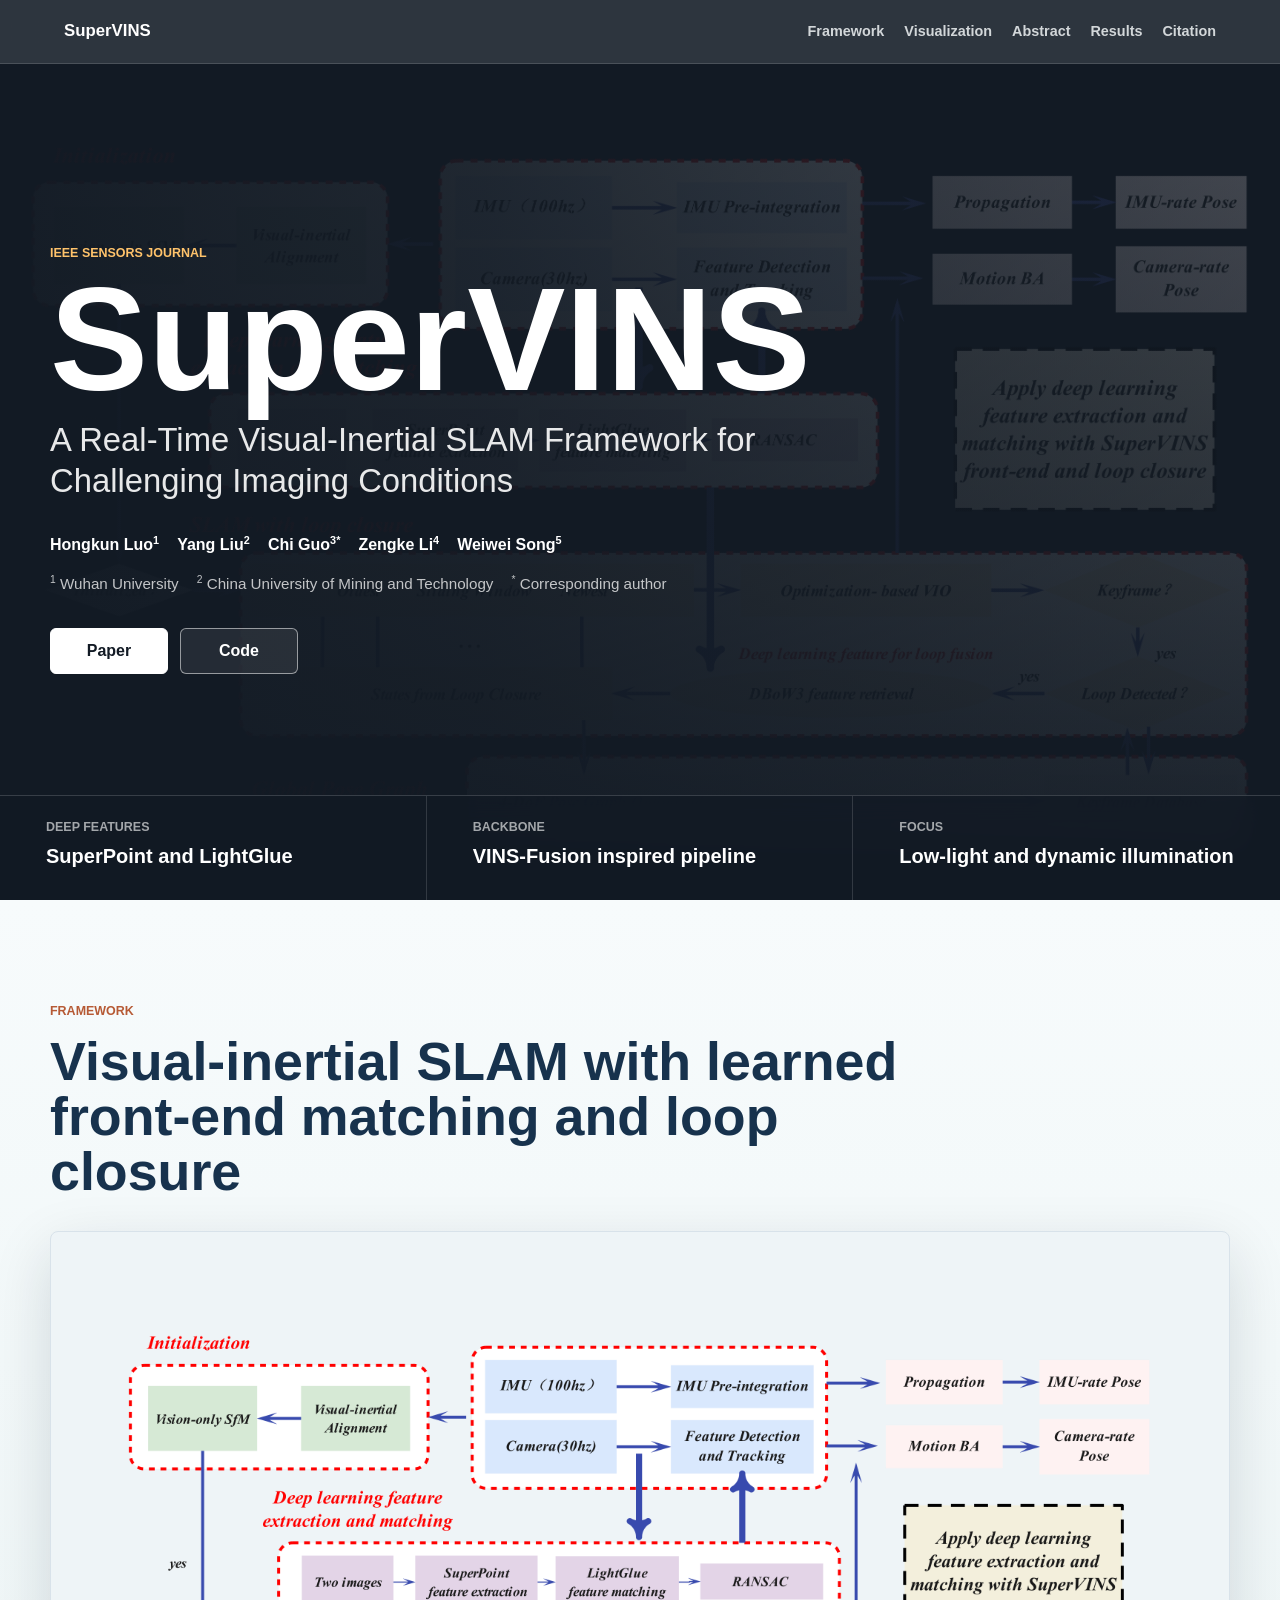
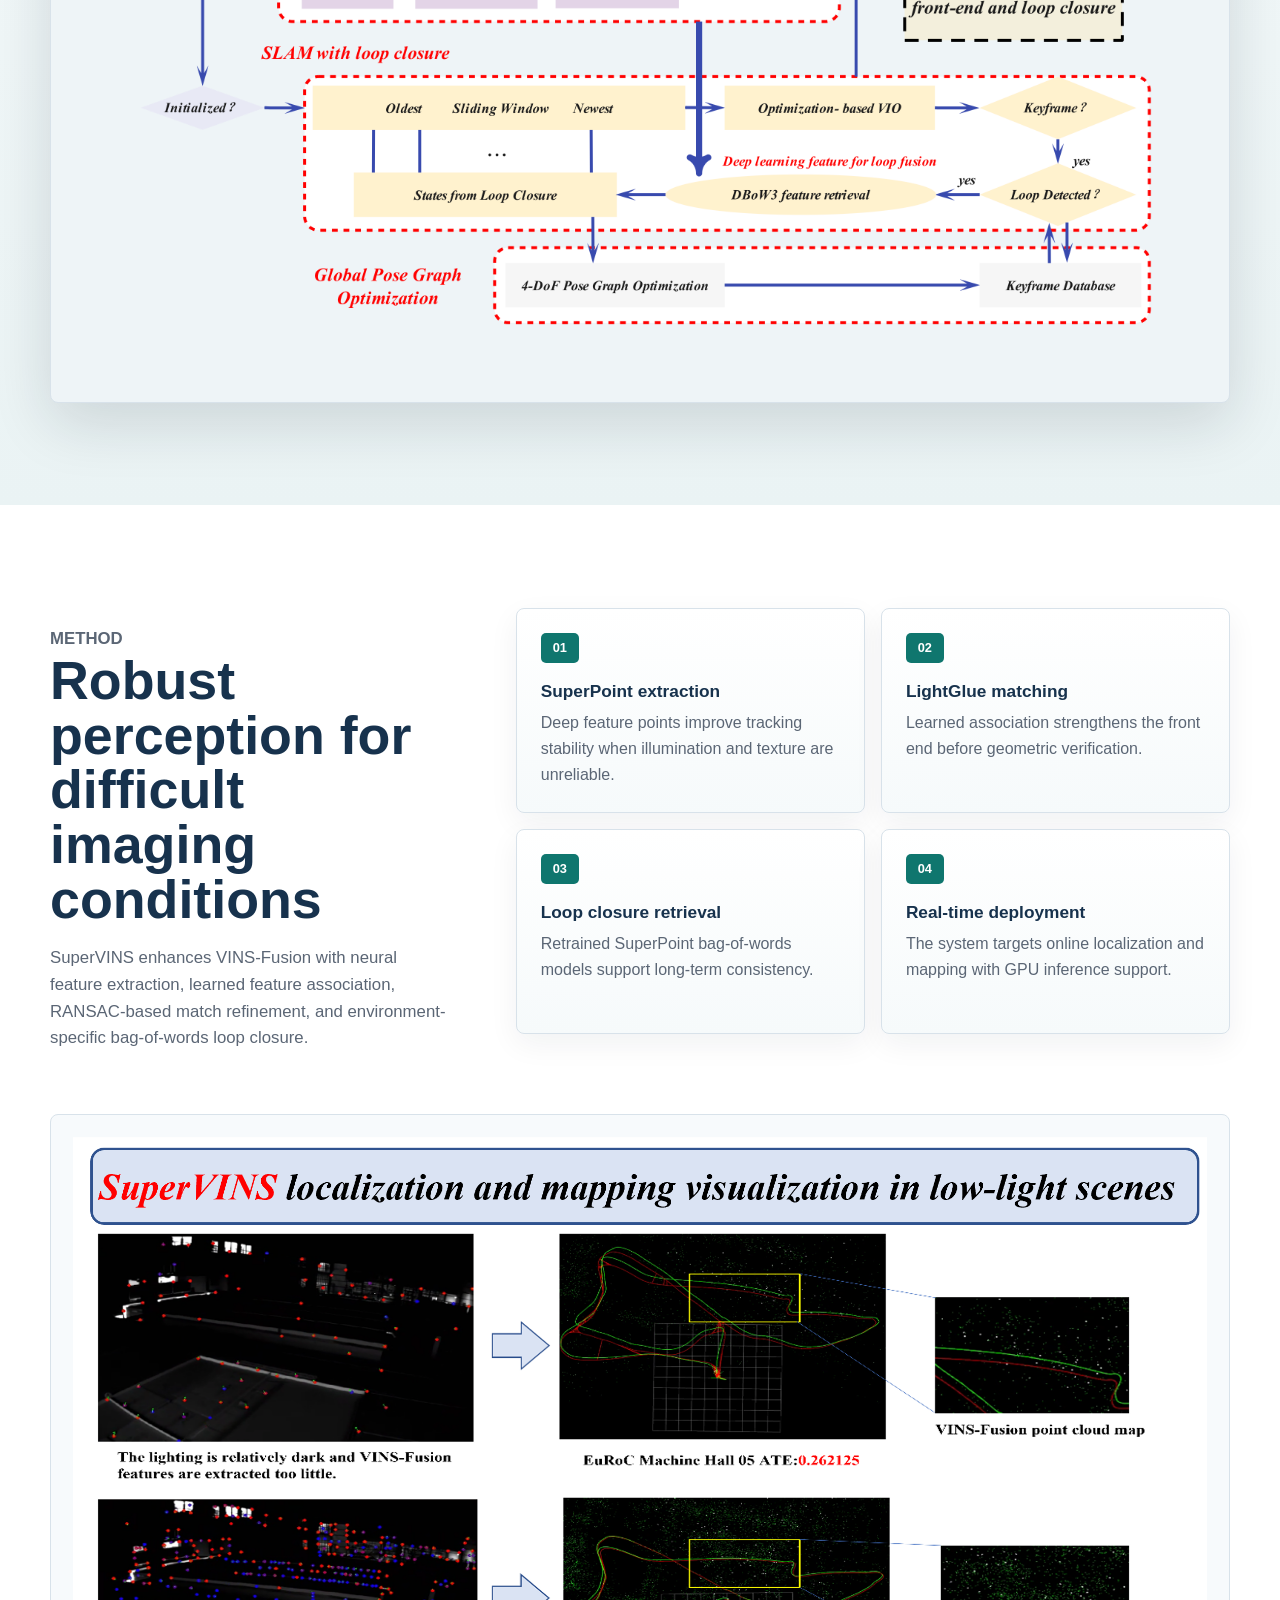
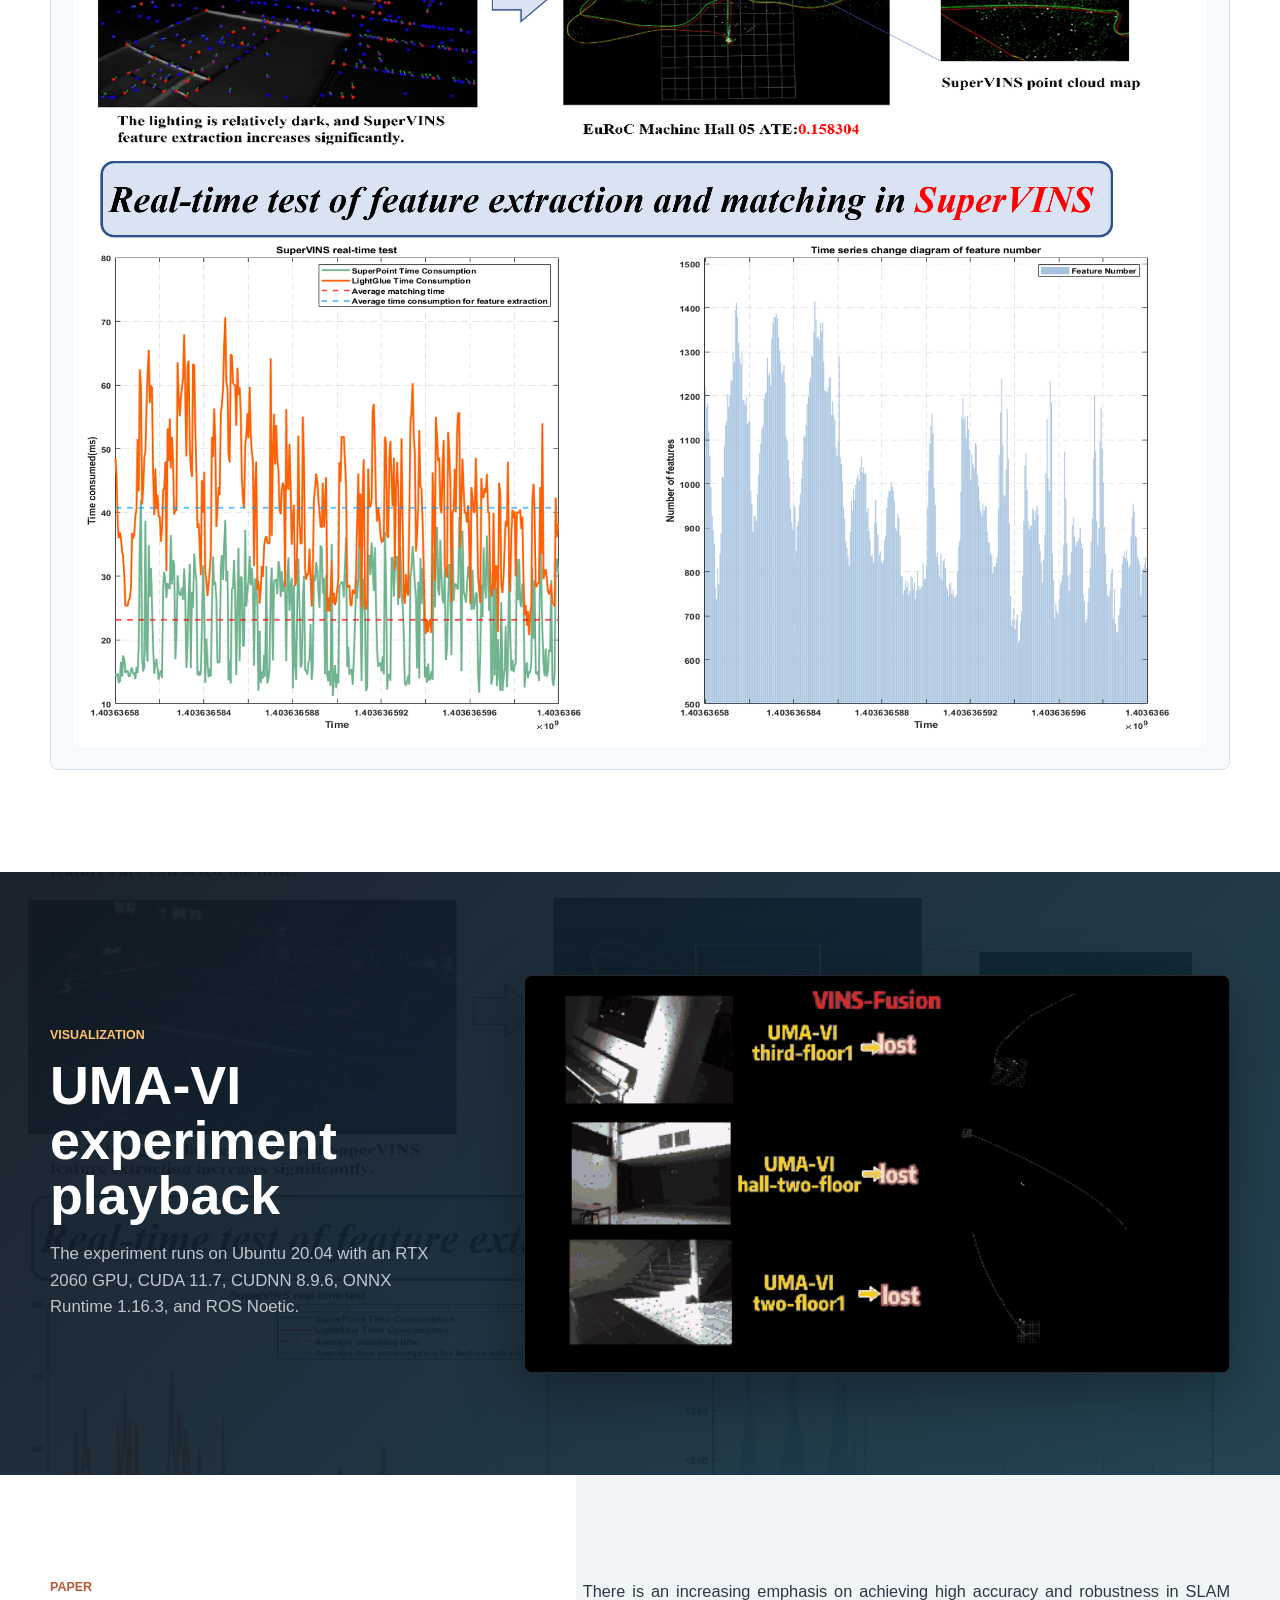
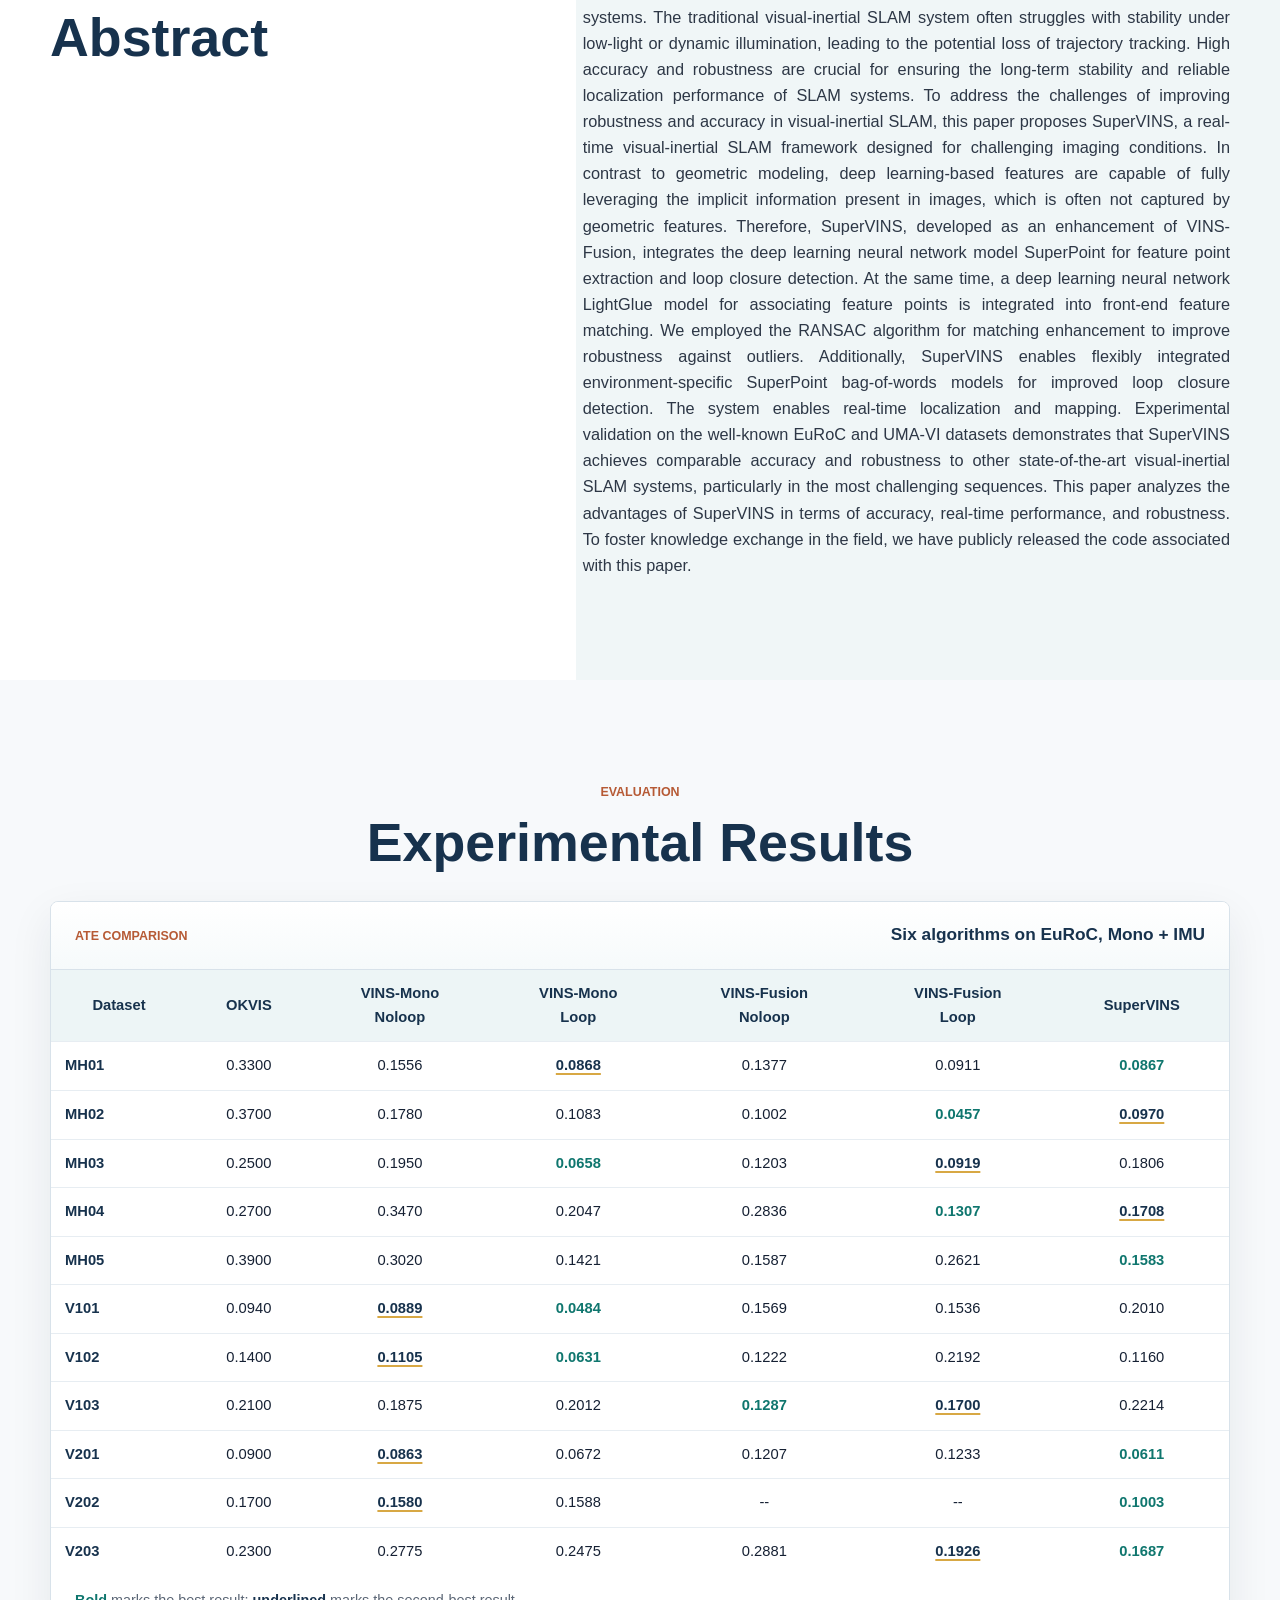
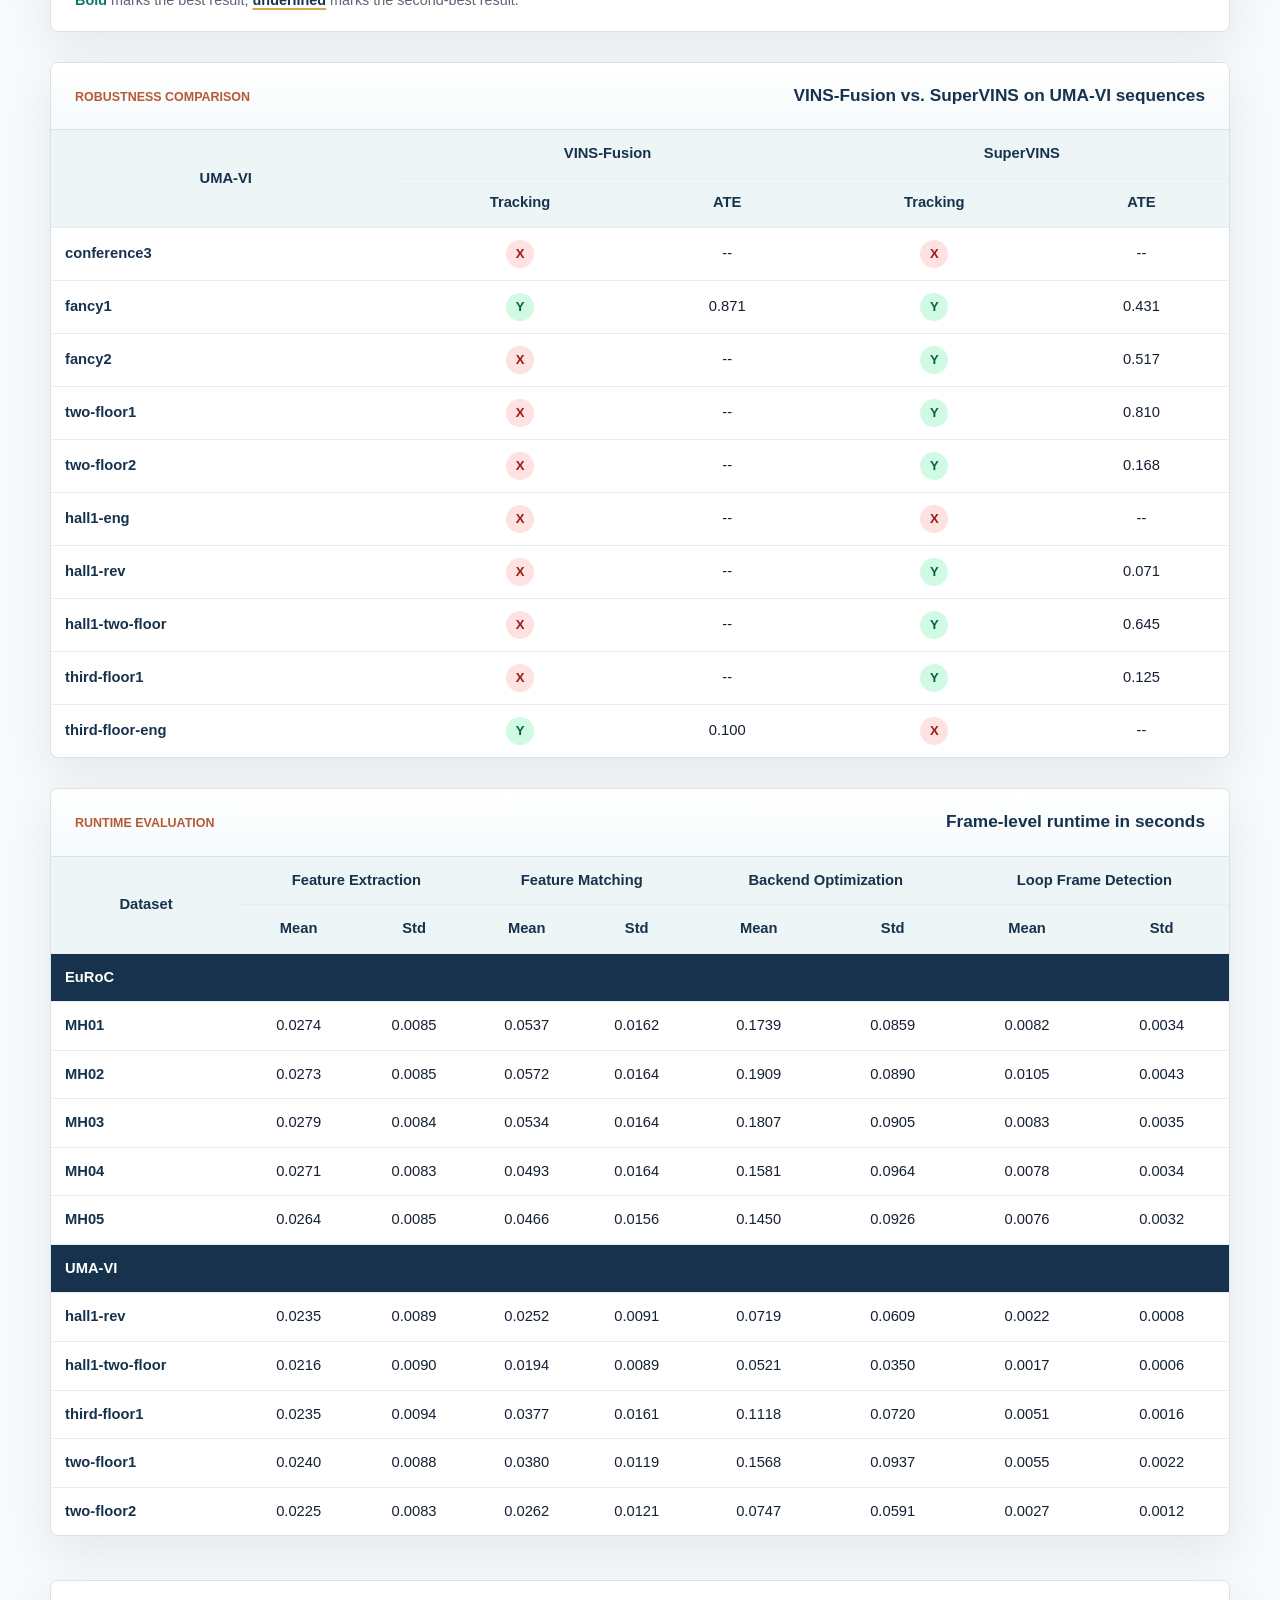
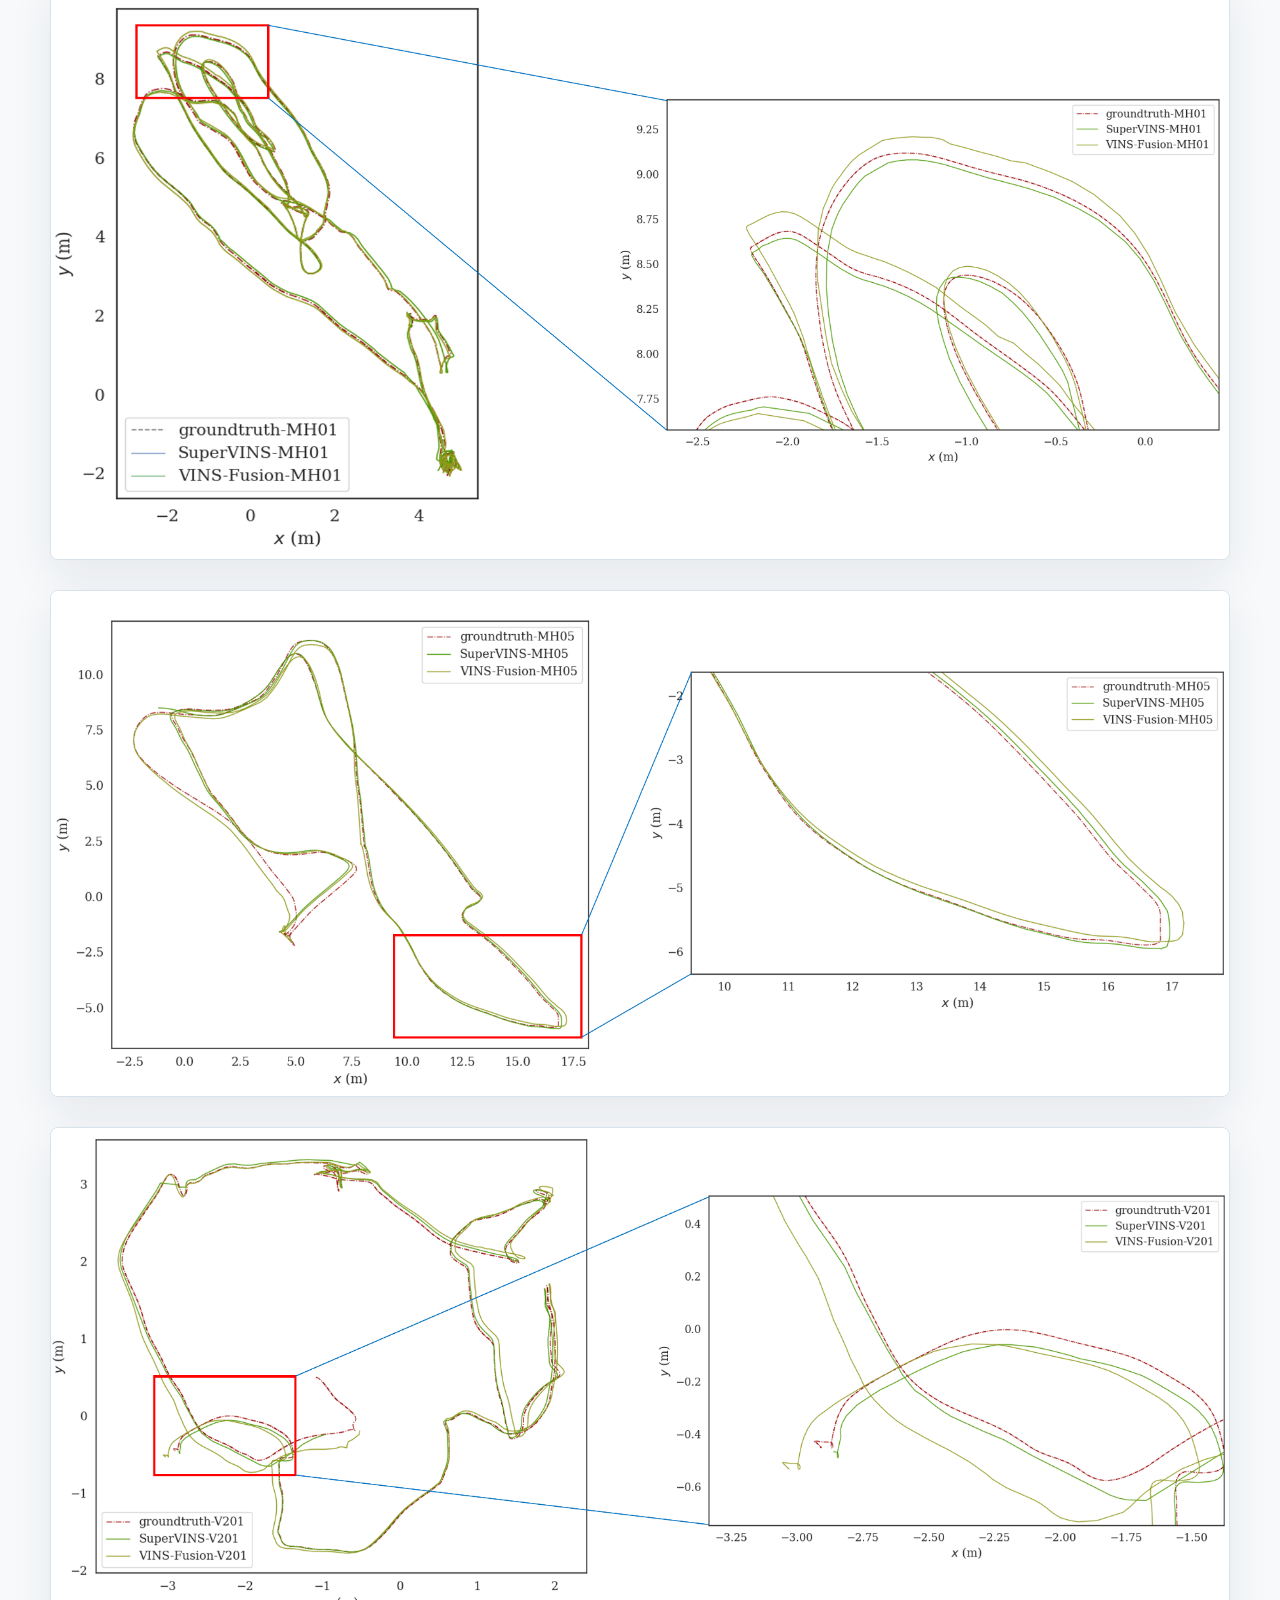
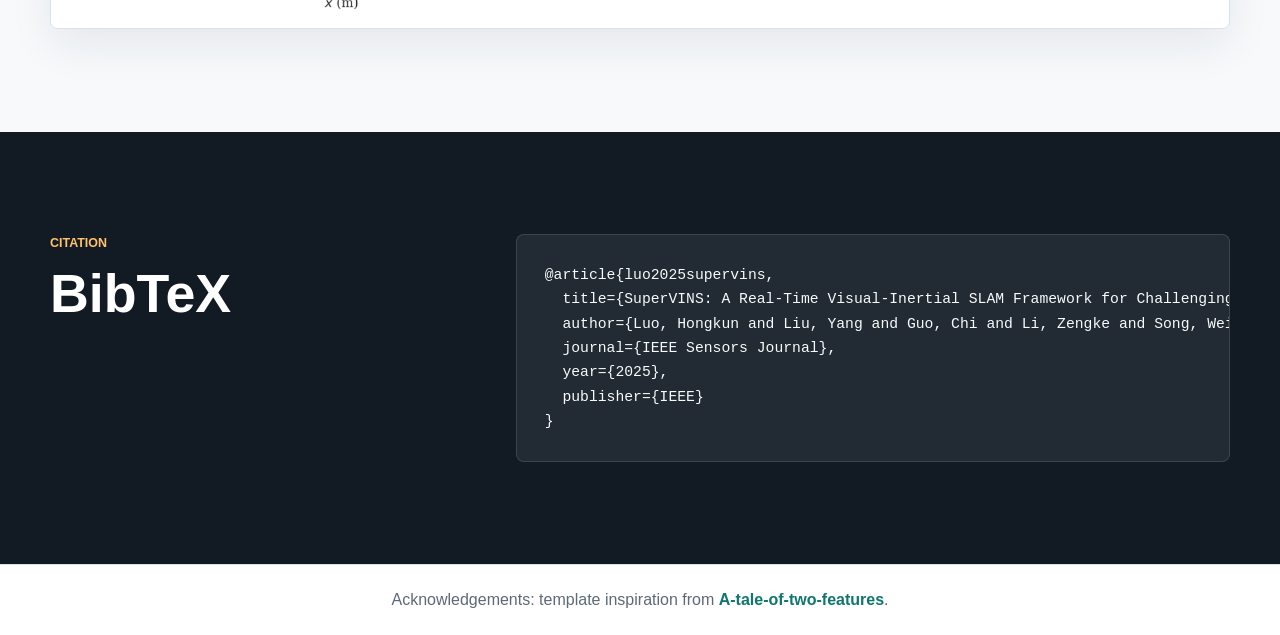
==== commit 02672556: "chore: 升级项目配置与页面样式新增ROS2配置，重构HTML5模板，重构全局CSS并优化移动端适配" ====
--- a/index.html
+++ b/index.html
@@ -1,169 +1,563 @@
-<!--
- * @Author: Hongkun Luo
- * @Date: 2024-10-23 23:04:56
- * @LastEditors: Hongkun Luo
- * @Description: 
- * 
- * Hongkun Luo
--->
-<html>
+<!DOCTYPE html>
+<html lang="en">
 
 <head>
-  <meta http-equiv="Content-Type" content="text/html; charset=UTF-8">
-  <title>SuperVINS: A Robust Real-Time Visual-Inertial SLAM Framework for Challenging Imaging Conditions</title>
+  <meta charset="UTF-8">
+  <meta name="viewport" content="width=device-width, initial-scale=1.0">
+  <meta name="description" content="SuperVINS: A real-time visual-inertial SLAM framework for challenging imaging conditions.">
+  <title>SuperVINS: A Real-Time Visual-Inertial SLAM Framework</title>
   <link href="./SuperVINS/style.css" rel="stylesheet">
-  <script type="text/javascript" src="./SuperVINS/jquery.mlens-1.0.min.js"></script>
-  <script type="text/javascript" src="./SuperVINS/jquery.js"></script>
-  <style>
-    .divider {
-      border-right: 2px dashed #737373;
-      width: 2px;
-    }
-  </style>
-  <style>
-    .divider_horizontal {
-      border-top: 2px dashed #737373;
-      display: block;
-      width: 100%;
-      margin: 10px 0;
-    }
-    .image-container {
-            display: flex;
-            justify-content: center;
-            flex-wrap: wrap;
-        }
-    .image-container img {
-            max-width: 45%;
-            margin: 5px;
-            border: 1px solid #ccc;
-            border-radius: 5px;
-        }
-  </style>
-  
 </head>
 
 <body>
-  <div class="content">
-    <h1><strong>SuperVINS: A Real-Time Visual-Inertial SLAM Framework for Challenging Imaging Conditions</strong>
-    </h1>
-    <p id="authors">
-      <span class="conference">IEEE Senosrs Journal(JSEN)</span><br>
-      <span>
-        <a href="http://luohongkun.com/">Hongkun Luo<sup>1</sup></a>
-      </span>
-      <span>
-        <a href="">Yang Liu<sup>2</sup></a>
-      </span>
-      <span>
-        <a href="https://jszy.whu.edu.cn/guochi">Chi Guo<sup>3*</sup></a>
-      </span>
-      <span>
-        <a href="https://cesi.cumt.edu.cn/info/1101/8625.htm">Zengke Li<sup>4</sup></a>
-      </span>
-      <span>
-        <a href="http://gpscenter.whu.edu.cn/ryDetail.shtml?id=20180705091739904omo4VDDYG4ccA">Weiwei Song<sup>5</sup></a>
-      </span>
-      <br>
-      <span class="institution">
-        <a href="https://en.whu.edu.cn/"><sup>1</sup> Wuhan University</a> 
-        <a href="https://www.cumt.edu.cn/"><sup>2</sup> China University of Mining and Technology</a> <br>
-        <sup>*</sup> represents the corresponding author. &nbsp;&nbsp; 
-    </p>
-
-    <font size="+2">
-      <p style="text-align: center;">
-        <a href="https://ieeexplore.ieee.org/document/10949688" target="_blank">[Paper]</a> &nbsp;&nbsp;&nbsp;&nbsp;
-        <a href="https://github.com/luohongk/SuperVINS" target="_blank">[Code]</a>&nbsp;&nbsp;&nbsp;&nbsp;
-        <!-- <a href="SuperVINS/bibtex.txt" target="_blank">[BibTeX]</a> -->
-      </p>
-    </font>
-    
-    <h3>
-      <center>SuperVINS framework</center>
-    </h3>
-    <div class="image-container">
-      <img src="./image/SuperVINS.png" alt="SuperVINS framework">
-      <img src="./image/abstract.png" alt="Real-time test of feature extraction and matching in SuperVINS">
-    </div>
-    <a style="text-align:center">
-      SuperVINS is a visual-inertial SLAM framework that <strong> integrates deep learning features</strong> based on VINS-Fusion. It has the characteristics of high accuracy and high robustness.</a>
-  
-    <div id="contentWrapper">
-      <!-- <button id="prevButton" onclick="prevPage()">&#8249;</button> -->
-      <div id="gif-display"></div>
-      <!-- <button id="nextButton" onclick="nextPage()">&#8250;</button> -->
-    </div>
-    <!-- <div id="navBar"> -->
-      <!-- <div class="navDot" id="dot0" onclick="goToPage(0)"></div> -->
-      <!-- <div class="navDot" id="dot1" onclick="goToPage(1)"></div> -->
-    <!-- </div> -->
-  </div>
-  <style>
-    #gif-display {
-        text-align: center; /* 使内容居中 */
-    }
-    .summary-img {
-        max-width: 100%; /* 限制图像最大宽度 */
-        height: auto;    /* 保持图像比例 */
-    }
-</style>
-
-<div id="gif-display"></div>
-
-<script>
-    // 只列出一个图像文件
-    var allFiles = [
-        "SuperVINS.gif"
-    ];
-
-    function showPage() {
-        // 构建 HTML 字符串以显示该图像
-        var htmlStr = '<h3><center>Visualization results of SuperVINS experiments on UMA-VI dataset</center></h3> \
-        <p>This experiment is conducted on the Ubuntu 20.04 operating system, utilizing a GeForce RTX 2060 graphics card with NVIDIA driver version 530.41.03, and ROS neotic. Additionally, the system is configured with CUDA 11.7, CUDNN 8.9.6, and ONNX Runtime 1.16.3 to enable inference of deep learning models. To demonstrate the advantages of the improved algorithm, we employ the well-known public EuRoC dataset for our experiments. The system uses a re-trained deep learning-based Bag-of-Words model. To ensure comprehensive coverage of various scenarios, we expand the training dataset to include a hybrid set comprising the EuRoC, TUM, and KITTI datasets. \
-        </p><table style="margin: 0 auto;"><tr><td><img class="summary-img" src="./gif_cropped/' + allFiles[0] + '" style="width:100%;"></td></tr></table>';
-        
-        // 将图像添加到 id 为 'gif-display' 的 div 中
-        document.getElementById('gif-display').innerHTML = htmlStr;
-    }
-
-    // 运行时显示图像
-    showPage();
-</script>
-
-  <div class="content">
-    <h2 style="text-align:center;">Abstract</h2>
-    <p>There is an increasing emphasis on achieving high accuracy and robustness in SLAM systems. The traditional visual-inertial SLAM system often struggles with stability under low-light or dynamic illumination, leading to the potential lost of trajectory tracking. High accuracy and robustness are crucial for ensuring the long-term stability and reliable localization performance of SLAM systems. To address the challenges of improving robustness and accuracy in visual-inertial SLAM, this paper proposes SuperVINS, a real-time visual-inertial SLAM framework designed for challenging imaging conditions. In contrast to geometric modeling, deep learning-based features are capable of fully leveraging the implicit information present in images, which is often not captured by geometric features. Therefore, SuperVINS, developed as an enhancement of VINS-Fusion, integrates the deep learning neural network model SuperPoint for feature point extraction and loop closure detection. At the same time, a deep learning neural network LightGlue model for associating feature points is integrated into front-end feature matching. We employed the RANSAC algorithm for matching enhancement to improve robustness against outliers. Additionally, SuperVINS enables flexibly integrated environment-specific SuperPoint bag-of-words models for improved loop closure detection. The system enables real-time localization and mapping. Experimental validation on the well-known EuRoC and UMA-VI datasets demonstrates that SuperVINS achieves comparable accuracy and robustness to other state-of-the-art visual-inertial SLAM systems, particularly in the most challenging sequences. This paper analyzes the advantages of SuperVINS in terms of accuracy, real-time performance, and robustness. To foster knowledge exchange in the field, we have publicly released the code associated with this paper. The code is available at: https://github.com/luohongk/SuperVINS.</p>
-  </div>
-
-  <div class="content">
-    <h2>Experimental Results</h2>
-    <!-- <video width="100%" controls autoplay control src="freereg/freereg.mp4" ></video> -->
-    <div class="text-center">
-      <div style="text-align: center;">
-        <img src="./image/guiji1.png" alt="Image 1" style="width: 80%; margin: 10px 0; border: 1px solid #ccc; border-radius: 5px;">
-        <img src="./image/guiji2.png" alt="Image 2" style="width: 80%; margin: 10px 0; border: 1px solid #ccc; border-radius: 5px;">
-        <img src="./image/guiji3.png" alt="Image 3" style="width: 80%; margin: 10px 0; border: 1px solid #ccc; border-radius: 5px;">
-      </div>
-    </div>
-  </div>
-
-  <div class="content">
-    <h3>BibTeX</h3>
-    <code>
-@article{luo2025supervins,<br>
-&nbsp;&nbsp;title={SuperVINS: A Real-Time Visual-Inertial SLAM Framework for Challenging Imaging Conditions},<br>
-&nbsp;&nbsp;author={Luo, Hongkun and Liu, Yang and Guo, Chi and Li, Zengke and Song, Weiwei},<br>
-&nbsp;&nbsp;journal={IEEE Sensors Journal},<br>
-&nbsp;&nbsp;year={2025},<br>
-&nbsp;&nbsp;publisher={IEEE}<br>
-}
-    </code>
-</div>
-  <div class="content" id="acknowledgements">
-    <p><strong>Acknowledgements</strong>:
-      We borrow this template from <a href="https://sd-complements-dino.github.io/">A-tale-of-two-features</a>.
-    </p>
-  </div>
+  <header class="site-header" aria-label="Primary navigation">
+    <a class="brand" href="#top">SuperVINS</a>
+    <nav class="nav-links" aria-label="Page sections">
+      <a href="#framework">Framework</a>
+      <a href="#visualization">Visualization</a>
+      <a href="#abstract">Abstract</a>
+      <a href="#results">Results</a>
+      <a href="#citation">Citation</a>
+    </nav>
+  </header>
+
+  <main id="top">
+    <section class="hero-band" aria-labelledby="project-title">
+      <div class="hero-visual" aria-hidden="true">
+        <img src="./image/SuperVINS.png" alt="">
+      </div>
+      <div class="hero-overlay"></div>
+
+      <div class="hero-inner">
+        <p class="venue">IEEE Sensors Journal</p>
+        <h1 id="project-title">SuperVINS</h1>
+        <p class="hero-subtitle">A Real-Time Visual-Inertial SLAM Framework for Challenging Imaging Conditions</p>
+
+        <div class="authors" aria-label="Authors">
+          <a href="http://luohongkun.com/">Hongkun Luo<sup>1</sup></a>
+          <span>Yang Liu<sup>2</sup></span>
+          <a href="https://jszy.whu.edu.cn/guochi">Chi Guo<sup>3*</sup></a>
+          <a href="https://cesi.cumt.edu.cn/info/1101/8625.htm">Zengke Li<sup>4</sup></a>
+          <a href="http://gpscenter.whu.edu.cn/ryDetail.shtml?id=20180705091739904omo4VDDYG4ccA">Weiwei Song<sup>5</sup></a>
+        </div>
+
+        <p class="institutions">
+          <a href="https://en.whu.edu.cn/"><sup>1</sup> Wuhan University</a>
+          <a href="https://www.cumt.edu.cn/"><sup>2</sup> China University of Mining and Technology</a>
+          <span><sup>*</sup> Corresponding author</span>
+        </p>
+
+        <div class="action-row" aria-label="Project links">
+          <a class="button primary" href="https://ieeexplore.ieee.org/document/10949688" target="_blank" rel="noopener">Paper</a>
+          <a class="button secondary" href="https://github.com/luohongk/SuperVINS" target="_blank" rel="noopener">Code</a>
+        </div>
+      </div>
+
+      <div class="signal-strip" aria-label="Project highlights">
+        <div>
+          <span>Deep features</span>
+          <strong>SuperPoint and LightGlue</strong>
+        </div>
+        <div>
+          <span>Backbone</span>
+          <strong>VINS-Fusion inspired pipeline</strong>
+        </div>
+        <div>
+          <span>Focus</span>
+          <strong>Low-light and dynamic illumination</strong>
+        </div>
+      </div>
+    </section>
+
+    <section class="band architecture-band" id="framework" aria-labelledby="framework-heading">
+      <div class="inner">
+        <div class="section-heading">
+          <p class="eyebrow">Framework</p>
+          <h2 id="framework-heading">Visual-inertial SLAM with learned front-end matching and loop closure</h2>
+        </div>
+        <figure class="architecture-figure">
+          <img src="./image/SuperVINS.png" alt="SuperVINS framework overview">
+        </figure>
+      </div>
+    </section>
+
+    <section class="band method-band" aria-labelledby="method-heading">
+      <div class="inner method-layout">
+        <div class="method-copy">
+          <p class="eyebrow">Method</p>
+          <h2 id="method-heading">Robust perception for difficult imaging conditions</h2>
+          <p>
+            SuperVINS enhances VINS-Fusion with neural feature extraction, learned feature association, RANSAC-based match refinement, and environment-specific bag-of-words loop closure.
+          </p>
+        </div>
+
+        <div class="feature-grid">
+          <article>
+            <span>01</span>
+            <h3>SuperPoint extraction</h3>
+            <p>Deep feature points improve tracking stability when illumination and texture are unreliable.</p>
+          </article>
+          <article>
+            <span>02</span>
+            <h3>LightGlue matching</h3>
+            <p>Learned association strengthens the front end before geometric verification.</p>
+          </article>
+          <article>
+            <span>03</span>
+            <h3>Loop closure retrieval</h3>
+            <p>Retrained SuperPoint bag-of-words models support long-term consistency.</p>
+          </article>
+          <article>
+            <span>04</span>
+            <h3>Real-time deployment</h3>
+            <p>The system targets online localization and mapping with GPU inference support.</p>
+          </article>
+        </div>
+      </div>
+
+      <div class="inner">
+        <figure class="summary-figure">
+          <img src="./image/abstract.png" alt="SuperVINS localization, mapping, feature extraction, and matching summary">
+        </figure>
+      </div>
+    </section>
+
+    <section class="band visualization-band" id="visualization" aria-labelledby="visualization-heading">
+      <div class="inner visualization-layout">
+        <div class="section-heading">
+          <p class="eyebrow">Visualization</p>
+          <h2 id="visualization-heading">UMA-VI experiment playback</h2>
+          <p>
+            The experiment runs on Ubuntu 20.04 with an RTX 2060 GPU, CUDA 11.7, CUDNN 8.9.6, ONNX Runtime 1.16.3, and ROS Noetic.
+          </p>
+        </div>
+        <figure class="demo-figure">
+          <img src="./gif_cropped/SuperVINS.gif" alt="Visualization results of SuperVINS experiments on the UMA-VI dataset">
+        </figure>
+      </div>
+    </section>
+
+    <section class="band abstract-band" id="abstract" aria-labelledby="abstract-heading">
+      <div class="inner abstract-layout">
+        <div class="section-heading">
+          <p class="eyebrow">Paper</p>
+          <h2 id="abstract-heading">Abstract</h2>
+        </div>
+        <p class="abstract-text">
+          There is an increasing emphasis on achieving high accuracy and robustness in SLAM systems. The traditional visual-inertial SLAM system often struggles with stability under low-light or dynamic illumination, leading to the potential loss of trajectory tracking. High accuracy and robustness are crucial for ensuring the long-term stability and reliable localization performance of SLAM systems. To address the challenges of improving robustness and accuracy in visual-inertial SLAM, this paper proposes SuperVINS, a real-time visual-inertial SLAM framework designed for challenging imaging conditions. In contrast to geometric modeling, deep learning-based features are capable of fully leveraging the implicit information present in images, which is often not captured by geometric features. Therefore, SuperVINS, developed as an enhancement of VINS-Fusion, integrates the deep learning neural network model SuperPoint for feature point extraction and loop closure detection. At the same time, a deep learning neural network LightGlue model for associating feature points is integrated into front-end feature matching. We employed the RANSAC algorithm for matching enhancement to improve robustness against outliers. Additionally, SuperVINS enables flexibly integrated environment-specific SuperPoint bag-of-words models for improved loop closure detection. The system enables real-time localization and mapping. Experimental validation on the well-known EuRoC and UMA-VI datasets demonstrates that SuperVINS achieves comparable accuracy and robustness to other state-of-the-art visual-inertial SLAM systems, particularly in the most challenging sequences. This paper analyzes the advantages of SuperVINS in terms of accuracy, real-time performance, and robustness. To foster knowledge exchange in the field, we have publicly released the code associated with this paper.
+        </p>
+      </div>
+    </section>
+
+    <section class="band results-band" id="results" aria-labelledby="results-heading">
+      <div class="inner">
+        <div class="section-heading centered">
+          <p class="eyebrow">Evaluation</p>
+          <h2 id="results-heading">Experimental Results</h2>
+        </div>
+        <div class="table-grid" aria-label="Quantitative experiment results">
+          <article class="table-panel">
+            <div class="table-title">
+              <p>ATE Comparison</p>
+              <h3>Six algorithms on EuRoC, Mono + IMU</h3>
+            </div>
+            <div class="table-scroll">
+              <table>
+                <thead>
+                  <tr>
+                    <th>Dataset</th>
+                    <th>OKVIS</th>
+                    <th>VINS-Mono<br>Noloop</th>
+                    <th>VINS-Mono<br>Loop</th>
+                    <th>VINS-Fusion<br>Noloop</th>
+                    <th>VINS-Fusion<br>Loop</th>
+                    <th>SuperVINS</th>
+                  </tr>
+                </thead>
+                <tbody>
+                  <tr>
+                    <th>MH01</th>
+                    <td>0.3300</td>
+                    <td>0.1556</td>
+                    <td class="second">0.0868</td>
+                    <td>0.1377</td>
+                    <td>0.0911</td>
+                    <td class="best">0.0867</td>
+                  </tr>
+                  <tr>
+                    <th>MH02</th>
+                    <td>0.3700</td>
+                    <td>0.1780</td>
+                    <td>0.1083</td>
+                    <td>0.1002</td>
+                    <td class="best">0.0457</td>
+                    <td class="second">0.0970</td>
+                  </tr>
+                  <tr>
+                    <th>MH03</th>
+                    <td>0.2500</td>
+                    <td>0.1950</td>
+                    <td class="best">0.0658</td>
+                    <td>0.1203</td>
+                    <td class="second">0.0919</td>
+                    <td>0.1806</td>
+                  </tr>
+                  <tr>
+                    <th>MH04</th>
+                    <td>0.2700</td>
+                    <td>0.3470</td>
+                    <td>0.2047</td>
+                    <td>0.2836</td>
+                    <td class="best">0.1307</td>
+                    <td class="second">0.1708</td>
+                  </tr>
+                  <tr>
+                    <th>MH05</th>
+                    <td>0.3900</td>
+                    <td>0.3020</td>
+                    <td>0.1421</td>
+                    <td>0.1587</td>
+                    <td>0.2621</td>
+                    <td class="best">0.1583</td>
+                  </tr>
+                  <tr>
+                    <th>V101</th>
+                    <td>0.0940</td>
+                    <td class="second">0.0889</td>
+                    <td class="best">0.0484</td>
+                    <td>0.1569</td>
+                    <td>0.1536</td>
+                    <td>0.2010</td>
+                  </tr>
+                  <tr>
+                    <th>V102</th>
+                    <td>0.1400</td>
+                    <td class="second">0.1105</td>
+                    <td class="best">0.0631</td>
+                    <td>0.1222</td>
+                    <td>0.2192</td>
+                    <td>0.1160</td>
+                  </tr>
+                  <tr>
+                    <th>V103</th>
+                    <td>0.2100</td>
+                    <td>0.1875</td>
+                    <td>0.2012</td>
+                    <td class="best">0.1287</td>
+                    <td class="second">0.1700</td>
+                    <td>0.2214</td>
+                  </tr>
+                  <tr>
+                    <th>V201</th>
+                    <td>0.0900</td>
+                    <td class="second">0.0863</td>
+                    <td>0.0672</td>
+                    <td>0.1207</td>
+                    <td>0.1233</td>
+                    <td class="best">0.0611</td>
+                  </tr>
+                  <tr>
+                    <th>V202</th>
+                    <td>0.1700</td>
+                    <td class="second">0.1580</td>
+                    <td>0.1588</td>
+                    <td>--</td>
+                    <td>--</td>
+                    <td class="best">0.1003</td>
+                  </tr>
+                  <tr>
+                    <th>V203</th>
+                    <td>0.2300</td>
+                    <td>0.2775</td>
+                    <td>0.2475</td>
+                    <td>0.2881</td>
+                    <td class="second">0.1926</td>
+                    <td class="best">0.1687</td>
+                  </tr>
+                </tbody>
+              </table>
+            </div>
+            <p class="table-note"><span class="best">Bold</span> marks the best result; <span class="second">underlined</span> marks the second-best result.</p>
+          </article>
+
+          <article class="table-panel">
+            <div class="table-title">
+              <p>Robustness Comparison</p>
+              <h3>VINS-Fusion vs. SuperVINS on UMA-VI sequences</h3>
+            </div>
+            <div class="table-scroll">
+              <table class="compact-table">
+                <thead>
+                  <tr>
+                    <th rowspan="2">UMA-VI</th>
+                    <th colspan="2">VINS-Fusion</th>
+                    <th colspan="2">SuperVINS</th>
+                  </tr>
+                  <tr>
+                    <th>Tracking</th>
+                    <th>ATE</th>
+                    <th>Tracking</th>
+                    <th>ATE</th>
+                  </tr>
+                </thead>
+                <tbody>
+                  <tr>
+                    <th>conference3</th>
+                    <td><span class="track-fail">X</span></td>
+                    <td>--</td>
+                    <td><span class="track-fail">X</span></td>
+                    <td>--</td>
+                  </tr>
+                  <tr>
+                    <th>fancy1</th>
+                    <td><span class="track-ok">Y</span></td>
+                    <td>0.871</td>
+                    <td><span class="track-ok">Y</span></td>
+                    <td>0.431</td>
+                  </tr>
+                  <tr>
+                    <th>fancy2</th>
+                    <td><span class="track-fail">X</span></td>
+                    <td>--</td>
+                    <td><span class="track-ok">Y</span></td>
+                    <td>0.517</td>
+                  </tr>
+                  <tr>
+                    <th>two-floor1</th>
+                    <td><span class="track-fail">X</span></td>
+                    <td>--</td>
+                    <td><span class="track-ok">Y</span></td>
+                    <td>0.810</td>
+                  </tr>
+                  <tr>
+                    <th>two-floor2</th>
+                    <td><span class="track-fail">X</span></td>
+                    <td>--</td>
+                    <td><span class="track-ok">Y</span></td>
+                    <td>0.168</td>
+                  </tr>
+                  <tr>
+                    <th>hall1-eng</th>
+                    <td><span class="track-fail">X</span></td>
+                    <td>--</td>
+                    <td><span class="track-fail">X</span></td>
+                    <td>--</td>
+                  </tr>
+                  <tr>
+                    <th>hall1-rev</th>
+                    <td><span class="track-fail">X</span></td>
+                    <td>--</td>
+                    <td><span class="track-ok">Y</span></td>
+                    <td>0.071</td>
+                  </tr>
+                  <tr>
+                    <th>hall1-two-floor</th>
+                    <td><span class="track-fail">X</span></td>
+                    <td>--</td>
+                    <td><span class="track-ok">Y</span></td>
+                    <td>0.645</td>
+                  </tr>
+                  <tr>
+                    <th>third-floor1</th>
+                    <td><span class="track-fail">X</span></td>
+                    <td>--</td>
+                    <td><span class="track-ok">Y</span></td>
+                    <td>0.125</td>
+                  </tr>
+                  <tr>
+                    <th>third-floor-eng</th>
+                    <td><span class="track-ok">Y</span></td>
+                    <td>0.100</td>
+                    <td><span class="track-fail">X</span></td>
+                    <td>--</td>
+                  </tr>
+                </tbody>
+              </table>
+            </div>
+          </article>
+
+          <article class="table-panel">
+            <div class="table-title">
+              <p>Runtime Evaluation</p>
+              <h3>Frame-level runtime in seconds</h3>
+            </div>
+            <div class="table-scroll">
+              <table>
+                <thead>
+                  <tr>
+                    <th rowspan="2">Dataset</th>
+                    <th colspan="2">Feature Extraction</th>
+                    <th colspan="2">Feature Matching</th>
+                    <th colspan="2">Backend Optimization</th>
+                    <th colspan="2">Loop Frame Detection</th>
+                  </tr>
+                  <tr>
+                    <th>Mean</th>
+                    <th>Std</th>
+                    <th>Mean</th>
+                    <th>Std</th>
+                    <th>Mean</th>
+                    <th>Std</th>
+                    <th>Mean</th>
+                    <th>Std</th>
+                  </tr>
+                </thead>
+                <tbody>
+                  <tr class="group-row">
+                    <th colspan="9">EuRoC</th>
+                  </tr>
+                  <tr>
+                    <th>MH01</th>
+                    <td>0.0274</td>
+                    <td>0.0085</td>
+                    <td>0.0537</td>
+                    <td>0.0162</td>
+                    <td>0.1739</td>
+                    <td>0.0859</td>
+                    <td>0.0082</td>
+                    <td>0.0034</td>
+                  </tr>
+                  <tr>
+                    <th>MH02</th>
+                    <td>0.0273</td>
+                    <td>0.0085</td>
+                    <td>0.0572</td>
+                    <td>0.0164</td>
+                    <td>0.1909</td>
+                    <td>0.0890</td>
+                    <td>0.0105</td>
+                    <td>0.0043</td>
+                  </tr>
+                  <tr>
+                    <th>MH03</th>
+                    <td>0.0279</td>
+                    <td>0.0084</td>
+                    <td>0.0534</td>
+                    <td>0.0164</td>
+                    <td>0.1807</td>
+                    <td>0.0905</td>
+                    <td>0.0083</td>
+                    <td>0.0035</td>
+                  </tr>
+                  <tr>
+                    <th>MH04</th>
+                    <td>0.0271</td>
+                    <td>0.0083</td>
+                    <td>0.0493</td>
+                    <td>0.0164</td>
+                    <td>0.1581</td>
+                    <td>0.0964</td>
+                    <td>0.0078</td>
+                    <td>0.0034</td>
+                  </tr>
+                  <tr>
+                    <th>MH05</th>
+                    <td>0.0264</td>
+                    <td>0.0085</td>
+                    <td>0.0466</td>
+                    <td>0.0156</td>
+                    <td>0.1450</td>
+                    <td>0.0926</td>
+                    <td>0.0076</td>
+                    <td>0.0032</td>
+                  </tr>
+                  <tr class="group-row">
+                    <th colspan="9">UMA-VI</th>
+                  </tr>
+                  <tr>
+                    <th>hall1-rev</th>
+                    <td>0.0235</td>
+                    <td>0.0089</td>
+                    <td>0.0252</td>
+                    <td>0.0091</td>
+                    <td>0.0719</td>
+                    <td>0.0609</td>
+                    <td>0.0022</td>
+                    <td>0.0008</td>
+                  </tr>
+                  <tr>
+                    <th>hall1-two-floor</th>
+                    <td>0.0216</td>
+                    <td>0.0090</td>
+                    <td>0.0194</td>
+                    <td>0.0089</td>
+                    <td>0.0521</td>
+                    <td>0.0350</td>
+                    <td>0.0017</td>
+                    <td>0.0006</td>
+                  </tr>
+                  <tr>
+                    <th>third-floor1</th>
+                    <td>0.0235</td>
+                    <td>0.0094</td>
+                    <td>0.0377</td>
+                    <td>0.0161</td>
+                    <td>0.1118</td>
+                    <td>0.0720</td>
+                    <td>0.0051</td>
+                    <td>0.0016</td>
+                  </tr>
+                  <tr>
+                    <th>two-floor1</th>
+                    <td>0.0240</td>
+                    <td>0.0088</td>
+                    <td>0.0380</td>
+                    <td>0.0119</td>
+                    <td>0.1568</td>
+                    <td>0.0937</td>
+                    <td>0.0055</td>
+                    <td>0.0022</td>
+                  </tr>
+                  <tr>
+                    <th>two-floor2</th>
+                    <td>0.0225</td>
+                    <td>0.0083</td>
+                    <td>0.0262</td>
+                    <td>0.0121</td>
+                    <td>0.0747</td>
+                    <td>0.0591</td>
+                    <td>0.0027</td>
+                    <td>0.0012</td>
+                  </tr>
+                </tbody>
+              </table>
+            </div>
+          </article>
+        </div>
+        <div class="results-stack">
+          <figure>
+            <img src="./image/guiji1.png" alt="SuperVINS trajectory evaluation result 1">
+          </figure>
+          <figure>
+            <img src="./image/guiji2.png" alt="SuperVINS trajectory evaluation result 2">
+          </figure>
+          <figure>
+            <img src="./image/guiji3.png" alt="SuperVINS trajectory evaluation result 3">
+          </figure>
+        </div>
+      </div>
+    </section>
+
+    <section class="band citation-band" id="citation" aria-labelledby="citation-heading">
+      <div class="inner citation-layout">
+        <div class="section-heading">
+          <p class="eyebrow">Citation</p>
+          <h2 id="citation-heading">BibTeX</h2>
+        </div>
+        <pre><code>@article{luo2025supervins,
+  title={SuperVINS: A Real-Time Visual-Inertial SLAM Framework for Challenging Imaging Conditions},
+  author={Luo, Hongkun and Liu, Yang and Guo, Chi and Li, Zengke and Song, Weiwei},
+  journal={IEEE Sensors Journal},
+  year={2025},
+  publisher={IEEE}
+}</code></pre>
+      </div>
+    </section>
+  </main>
+
+  <footer class="site-footer">
+    <p>Acknowledgements: template inspiration from <a href="https://sd-complements-dino.github.io/">A-tale-of-two-features</a>.</p>
+  </footer>
 </body>
 
 </html>
--- a/SuperVINS/style.css
+++ b/SuperVINS/style.css
@@ -1,245 +1,769 @@
-/* CSS Document */
-@import url(https://fonts.googleapis.com/css?family=Open+Sans);
+* {
+  box-sizing: border-box;
+}
+
+:root {
+  color-scheme: light;
+  --ink: #152033;
+  --muted: #5b6675;
+  --paper: #ffffff;
+  --line: #d8e2ea;
+  --mist: #edf5f6;
+  --blue: #17324d;
+  --teal: #0f766e;
+  --copper: #b65a35;
+  --gold: #d8a844;
+  --charcoal: #121a24;
+  --shadow: 0 20px 60px rgba(17, 28, 42, 0.14);
+}
+
+html {
+  scroll-behavior: smooth;
+}
 
 body {
-  font-family: 'Open-Sans', sans-serif;
-  font-weight: 300;
-  background-color: #fff;
-}
-.content {
-  width: 1000px;
-  padding: 25px 50px;
-  margin: 25px auto;
-  background-color: white;
-  box-shadow: 0px 0px 10px #999;
-  border-radius: 15px;
-  font-family: "Google Sans";
-}
-.contentblock {
-  width: 950px;
-  margin: 0 auto;
-  padding: 0;
-  border-spacing: 25px 0;
-}
-.contentblock td {
-  background-color: #fff;
-  padding: 25px 50px;
-  vertical-align: top;
-  box-shadow: 0px 0px 10px #999;
-  border-radius: 15px;
-}
-#gif-display {
-  width: 950px;
-  margin: 0 auto;
-  padding: 0;
-  text-align: center; /* 使内容居中 */
-}
-
-.summary-img {
-  max-width: 100%; /* 限制图像最大宽度 */
-  height: auto;    /* 保持图像比例 */
-  display: inline-block; /* 使图像作为内联块元素 */
-}
-
-#contentWrapper {
+  margin: 0;
+  min-width: 320px;
+  color: var(--ink);
+  font-family: Inter, "Google Sans", "Open Sans", Arial, Helvetica, sans-serif;
+  line-height: 1.6;
+  background: #f6f9fb;
+}
+
+body::selection {
+  color: #fff;
+  background: var(--teal);
+}
+
+img {
+  display: block;
+  max-width: 100%;
+  height: auto;
+}
+
+a {
+  color: inherit;
+  text-decoration: none;
+}
+
+a:hover {
+  text-decoration: underline;
+  text-underline-offset: 0.22em;
+}
+
+.site-header {
+  position: sticky;
+  top: 0;
+  z-index: 20;
   display: flex;
+  min-height: 64px;
   align-items: center;
   justify-content: space-between;
-}
-
-
-#prevButton, #nextButton {
-  padding: 10px;
-  background-color: #ddd;
-  border: none;
+  gap: 24px;
+  padding: 0 clamp(18px, 5vw, 70px);
+  color: #f8fbfd;
+  background: rgba(18, 26, 36, 0.88);
+  border-bottom: 1px solid rgba(255, 255, 255, 0.14);
+  backdrop-filter: blur(16px);
+}
+
+.brand {
+  color: #fff;
+  font-size: 1.05rem;
+  font-weight: 900;
+  letter-spacing: 0;
+}
+
+.nav-links {
+  display: flex;
+  flex-wrap: wrap;
+  justify-content: flex-end;
+  gap: 6px 20px;
+  color: rgba(248, 251, 253, 0.82);
+  font-size: 0.9rem;
+  font-weight: 700;
+}
+
+.nav-links a:hover {
+  color: #fff;
+}
+
+.hero-band {
+  position: relative;
+  display: grid;
+  min-height: clamp(720px, calc(100vh - 64px), 920px);
+  overflow: hidden;
+  color: #fff;
+  background: var(--charcoal);
+}
+
+.hero-visual,
+.hero-overlay {
+  position: absolute;
+  inset: 0;
+}
+
+.hero-visual img {
+  width: 100%;
+  height: 100%;
+  object-fit: cover;
+  object-position: center;
+  opacity: 0.48;
+  filter: saturate(0.78) contrast(0.96);
+}
+
+.hero-overlay {
+  background:
+    linear-gradient(90deg, rgba(18, 26, 36, 0.96) 0%, rgba(18, 26, 36, 0.82) 38%, rgba(18, 26, 36, 0.38) 100%),
+    linear-gradient(180deg, rgba(18, 26, 36, 0.2) 0%, rgba(18, 26, 36, 0.9) 100%);
+}
+
+.hero-inner {
+  position: relative;
+  z-index: 2;
+  width: min(1180px, calc(100% - 36px));
+  align-self: center;
+  margin: 0 auto;
+  padding: clamp(64px, 10vw, 124px) 0 clamp(116px, 16vw, 170px);
+}
+
+.venue,
+.eyebrow {
+  margin: 0 0 12px;
+  color: var(--copper);
+  font-size: 0.78rem;
+  font-weight: 900;
+  letter-spacing: 0;
+  text-transform: uppercase;
+}
+
+.hero-band .venue,
+.visualization-band .eyebrow,
+.citation-band .eyebrow {
+  color: #ffc36b;
+}
+
+h1,
+h2,
+h3,
+p {
+  margin-top: 0;
+}
+
+h1 {
+  max-width: 820px;
+  margin-bottom: 18px;
+  font-size: clamp(4.2rem, 12vw, 9.2rem);
+  line-height: 0.86;
+  letter-spacing: 0;
+}
+
+h2 {
+  max-width: 920px;
+  margin-bottom: 0;
+  color: var(--blue);
+  font-size: clamp(2rem, 4.2vw, 4.1rem);
+  line-height: 1.02;
+  letter-spacing: 0;
+}
+
+h3 {
+  margin-bottom: 8px;
+  color: var(--blue);
+  font-size: 1.08rem;
+  line-height: 1.25;
+}
+
+.hero-subtitle {
+  max-width: 720px;
+  margin-bottom: 30px;
+  color: rgba(255, 255, 255, 0.9);
+  font-size: clamp(1.25rem, 2.8vw, 2.05rem);
+  line-height: 1.25;
+}
+
+.authors {
+  display: flex;
+  max-width: 860px;
+  flex-wrap: wrap;
+  gap: 9px 18px;
+  margin-bottom: 14px;
+  color: #fff;
+  font-weight: 800;
+}
+
+sup {
+  font-size: 0.68em;
+  line-height: 0;
+}
+
+.institutions {
+  display: flex;
+  max-width: 880px;
+  flex-wrap: wrap;
+  gap: 6px 18px;
+  margin-bottom: 32px;
+  color: rgba(255, 255, 255, 0.74);
+  font-size: 0.95rem;
+}
+
+.action-row {
+  display: flex;
+  flex-wrap: wrap;
+  gap: 12px;
+}
+
+.button {
+  display: inline-flex;
+  min-width: 118px;
+  min-height: 46px;
+  align-items: center;
+  justify-content: center;
+  padding: 11px 20px;
+  border: 1px solid currentColor;
+  border-radius: 6px;
+  font-weight: 900;
+  line-height: 1;
+  transition: transform 160ms ease, background 160ms ease, color 160ms ease, border-color 160ms ease;
+}
+
+.button:hover {
+  transform: translateY(-1px);
+  text-decoration: none;
+}
+
+.button.primary {
+  color: var(--charcoal);
+  background: #fff;
+  border-color: #fff;
+}
+
+.button.secondary {
+  color: #fff;
+  background: rgba(255, 255, 255, 0.08);
+  border-color: rgba(255, 255, 255, 0.52);
+}
+
+.signal-strip {
+  position: absolute;
+  right: 0;
+  bottom: 0;
+  left: 0;
+  z-index: 3;
+  display: grid;
+  grid-template-columns: repeat(3, 1fr);
+  border-top: 1px solid rgba(255, 255, 255, 0.16);
+  background: rgba(18, 26, 36, 0.76);
+  backdrop-filter: blur(14px);
+}
+
+.signal-strip div {
+  min-height: 104px;
+  padding: 22px clamp(18px, 4vw, 46px);
+  border-right: 1px solid rgba(255, 255, 255, 0.14);
+}
+
+.signal-strip div:last-child {
+  border-right: 0;
+}
+
+.signal-strip span {
+  display: block;
+  margin-bottom: 6px;
+  color: rgba(255, 255, 255, 0.62);
+  font-size: 0.78rem;
+  font-weight: 800;
+  text-transform: uppercase;
+}
+
+.signal-strip strong {
+  color: #fff;
+  font-size: clamp(1rem, 2vw, 1.25rem);
+  line-height: 1.25;
+}
+
+.band {
+  position: relative;
+  padding: clamp(60px, 8vw, 112px) 0;
+}
+
+.inner {
+  width: min(1180px, calc(100% - 36px));
+  margin: 0 auto;
+}
+
+.section-heading {
+  max-width: 860px;
+  margin-bottom: 32px;
+}
+
+.section-heading.centered {
+  margin-right: auto;
+  margin-left: auto;
+  text-align: center;
+}
+
+.section-heading p:not(.eyebrow),
+.method-copy p {
+  margin-top: 18px;
+  margin-bottom: 0;
+  color: var(--muted);
+  font-size: 1.05rem;
+}
+
+.architecture-band {
+  background:
+    linear-gradient(180deg, #f7fbfc 0%, #eaf3f4 100%);
+}
+
+.architecture-figure {
+  margin: 0;
+  overflow: hidden;
+  border: 1px solid var(--line);
+  border-radius: 8px;
+  background: #eef4f7;
+  box-shadow: var(--shadow);
+}
+
+.architecture-figure img {
+  width: 100%;
+  padding: clamp(12px, 3vw, 34px);
+}
+
+.method-band {
+  background: #fff;
+}
+
+.method-layout {
+  display: grid;
+  grid-template-columns: minmax(280px, 0.72fr) minmax(0, 1.28fr);
+  gap: clamp(28px, 5vw, 70px);
+  align-items: start;
+  margin-bottom: clamp(34px, 5vw, 62px);
+}
+
+.method-copy {
+  position: sticky;
+  top: 94px;
+}
+
+.feature-grid {
+  display: grid;
+  grid-template-columns: repeat(2, minmax(0, 1fr));
+  gap: 16px;
+}
+
+.feature-grid article {
+  min-height: 205px;
+  padding: 24px;
+  border: 1px solid var(--line);
+  border-radius: 8px;
+  background: linear-gradient(180deg, #ffffff 0%, #f6fafb 100%);
+  box-shadow: 0 10px 30px rgba(21, 32, 51, 0.06);
+}
+
+.feature-grid span {
+  display: inline-flex;
+  width: 38px;
+  height: 30px;
+  align-items: center;
+  justify-content: center;
+  margin-bottom: 18px;
+  border-radius: 5px;
+  color: #fff;
+  background: var(--teal);
+  font-size: 0.8rem;
+  font-weight: 900;
+}
+
+.feature-grid p {
+  margin-bottom: 0;
+  color: var(--muted);
+}
+
+.summary-figure {
+  margin: 0;
+  overflow: hidden;
+  border: 1px solid var(--line);
+  border-radius: 8px;
+  background: #f7fafc;
+}
+
+.summary-figure img {
+  width: 100%;
+  padding: clamp(8px, 2vw, 22px);
+}
+
+.visualization-band {
+  color: #f7fbfd;
+  background:
+    linear-gradient(135deg, rgba(18, 26, 36, 0.96), rgba(17, 52, 70, 0.92)),
+    url("../image/abstract.png") center / cover;
+}
+
+.visualization-layout {
+  display: grid;
+  grid-template-columns: minmax(280px, 0.72fr) minmax(0, 1.28fr);
+  gap: clamp(30px, 6vw, 82px);
+  align-items: center;
+}
+
+.visualization-band h2 {
+  color: #fff;
+}
+
+.visualization-band .section-heading {
+  margin-bottom: 0;
+}
+
+.visualization-band .section-heading p:not(.eyebrow) {
+  color: rgba(247, 251, 253, 0.75);
+}
+
+.demo-figure {
+  margin: 0;
+  overflow: hidden;
+  border: 1px solid rgba(255, 255, 255, 0.14);
+  border-radius: 8px;
+  background: #05080c;
+  box-shadow: 0 20px 62px rgba(0, 0, 0, 0.34);
+}
+
+.demo-figure img {
+  width: 100%;
+}
+
+.abstract-band {
+  background:
+    linear-gradient(90deg, #ffffff 0%, #ffffff 45%, #f0f6f7 45%, #f0f6f7 100%);
+}
+
+.abstract-layout {
+  display: grid;
+  grid-template-columns: minmax(260px, 0.42fr) minmax(0, 0.58fr);
+  gap: clamp(28px, 5vw, 70px);
+  align-items: start;
+}
+
+.abstract-text {
+  margin: 0;
+  color: #2d3746;
+  font-size: 1.02rem;
+  text-align: justify;
+}
+
+.results-band {
+  background: #f7f9fb;
+}
+
+.table-grid {
+  display: grid;
+  gap: clamp(18px, 3vw, 30px);
+  margin-bottom: clamp(24px, 4vw, 44px);
+}
+
+.table-panel {
+  overflow: hidden;
+  border: 1px solid var(--line);
+  border-radius: 8px;
+  background: #fff;
+  box-shadow: 0 16px 44px rgba(21, 32, 51, 0.08);
+}
+
+.table-title {
+  display: flex;
+  align-items: baseline;
+  justify-content: space-between;
+  gap: 18px;
+  padding: 22px 24px;
+  border-bottom: 1px solid var(--line);
+  background: linear-gradient(180deg, #ffffff 0%, #f6fafb 100%);
+}
+
+.table-title p {
+  margin: 0;
+  color: var(--copper);
+  font-size: 0.78rem;
+  font-weight: 900;
+  text-transform: uppercase;
+}
+
+.table-title h3 {
+  margin: 0;
+  text-align: right;
+}
+
+.table-scroll {
+  overflow-x: auto;
+}
+
+table {
+  width: 100%;
+  min-width: 920px;
+  border-collapse: collapse;
+  font-size: 0.92rem;
+}
+
+.compact-table {
+  min-width: 620px;
+}
+
+th,
+td {
+  padding: 12px 14px;
+  border-bottom: 1px solid #e7edf2;
+  text-align: center;
+  white-space: nowrap;
+}
+
+thead th {
+  color: var(--blue);
+  background: #edf5f6;
+  font-weight: 900;
+}
+
+tbody th {
+  color: var(--blue);
+  font-weight: 900;
+  text-align: left;
+}
+
+tbody tr:last-child th,
+tbody tr:last-child td {
+  border-bottom: 0;
+}
+
+.best {
+  color: var(--teal);
+  font-weight: 900;
+}
+
+.second {
+  color: var(--blue);
+  font-weight: 800;
+  text-decoration: underline;
+  text-decoration-color: var(--gold);
+  text-decoration-thickness: 2px;
+  text-underline-offset: 0.18em;
+}
+
+.group-row th {
+  color: #fff;
+  background: var(--blue);
+  text-align: left;
+}
+
+.track-ok,
+.track-fail {
+  display: inline-flex;
+  width: 28px;
+  height: 28px;
+  align-items: center;
+  justify-content: center;
   border-radius: 50%;
-  cursor: pointer;
-  font-size: 2em;
-}
-
-#navBar {
-  position: relative;
-  bottom: 0px;
+  font-size: 0.82rem;
+  font-weight: 900;
+}
+
+.track-ok {
+  color: #065f46;
+  background: #d1fae5;
+}
+
+.track-fail {
+  color: #991b1b;
+  background: #fee2e2;
+}
+
+.table-note {
+  margin: 0;
+  padding: 14px 24px 18px;
+  color: var(--muted);
+  font-size: 0.9rem;
+}
+
+.results-stack {
+  display: grid;
+  gap: clamp(18px, 3vw, 30px);
+}
+
+.results-stack figure {
+  margin: 0;
+  overflow: hidden;
+  border: 1px solid var(--line);
+  border-radius: 8px;
+  background: #fff;
+  box-shadow: 0 16px 44px rgba(21, 32, 51, 0.08);
+}
+
+.results-stack img {
   width: 100%;
+}
+
+.citation-band {
+  color: #f8fbfd;
+  background: var(--charcoal);
+}
+
+.citation-layout {
+  display: grid;
+  grid-template-columns: minmax(250px, 0.36fr) minmax(0, 0.64fr);
+  gap: clamp(28px, 5vw, 70px);
+  align-items: start;
+}
+
+.citation-band h2 {
+  color: #fff;
+}
+
+pre {
+  max-width: 100%;
+  margin: 0;
+  overflow-x: auto;
+  padding: clamp(18px, 3vw, 28px);
+  border: 1px solid rgba(255, 255, 255, 0.12);
+  border-radius: 8px;
+  background: rgba(255, 255, 255, 0.07);
+}
+
+code {
+  font-family: "SFMono-Regular", Consolas, "Liberation Mono", monospace;
+  font-size: 0.92rem;
+  line-height: 1.65;
+}
+
+.site-footer {
+  padding: 22px 18px;
+  color: #5d6977;
+  background: #fff;
+  border-top: 1px solid var(--line);
   text-align: center;
 }
 
-.navDot {
-  display: inline-block;
-  width: 10px;
-  height: 10px;
-  margin: 0 5px;
-  background-color: #ddd;
-  border-radius: 50%;
-}
-.navDotSelected {
-  background-color: #555;
-}
-.navDot:hover {
-  background-color: #aaa;
-  cursor: pointer;
-}
-
-.nav-arrows {
-  display: flex;
-  justify-content: space-between;
-  width: 100%;
-}
-
-.nav-button {
-  padding: 10px;
-  background-color: #cfcece;
-  border: none;
-  border-radius: 50%;
-  cursor: pointer;
-}
-#prevArrow {
-  transform: rotate(180deg);
-}
-
-#nextArrow {
-}
-a, a:visited {
-  color: #224b8d;
-  font-weight: 300;
-}
-#authors {
-  text-align: center;
-  margin-bottom: 20px;
-  font-size: 20px;
-}
-#authors span {
-  display: inline-block;
-  margin: 0 10px;
-}
-#authors sup {
-  font-size: 14px; /* 调整上标字体大小 */
-  margin-right: -2px; /* 将上标与<a>标签靠近一些 */
-  margin-left: 1px; /* 将上标与<a>标签靠近一些 */
-}
-#authors .institution {
-  display: block;
-  font-size: 18px;
-  margin-top: 5px;
-}
-#authors .institution a {
-  margin-right: 15px; /* 添加链接间距 */
-  color: black; /* 修改链接字体颜色为黑色 */
-  text-decoration: underline gray; /* 修改链接下划线为灰色 */
-}
-#authors .conference {
-  text-align: center;
-  font-size: 28px;
-  font-weight: 300;
-  margin-bottom: 20px;
-  color: black; /* 修改链接字体颜色为黑色 */
-}
-#authors a {
-  margin: 0 10px;
-}
-h1 {
-  text-align: center;
-  font-size: 35px;
-  font-weight: 300;
-}
-h2 {
-  font-size: 30px;
-  font-weight: 300;
-}
-code {
-  display: block;
-  padding: 10px;
-  margin: 10px 10px;
-}
-p {
-  line-height: 25px;
-  text-align: justify;
-}
-p code {
-  display: inline;
-  padding: 0;
-  margin: 0;
-}
-#teasers {
-  margin: 0 auto;
-}
-#teasers td {
-  margin: 0 auto;
-  text-align: center;
-  padding: 5px;
-}
-#teasers img {
-  width: 250px;
-}
-#results img {
-  width: 133px;
-}
-#seeintodark {
-  margin: 0 auto;
-}
-#sift {
-  margin: 0 auto;
-}
-#sift img {
-  width: 250px;
-}
-.downloadpaper {
-  padding-left: 20px;
-  float: right;
-  text-align: center;
-}
-.downloadpaper a {
-  font-weight: bold;
-  text-align: center;
-}
-.teaser-img {
-  width: 80%;
-  display: block;
-  margin-left: auto;
-  margin-right: auto;
-}
-.teaser-gif {
-  display: block;
-  margin-left: auto;
-  margin-right: auto;
-}
-.summary-img {
-  width: 100%;
-  display: block;
-  margin-left: auto;
-  margin-right: auto;
-}
-.video-iframe {
-  width: 1000;
-  height: 800;
-  margin: auto;
-  display: block;
-}
-.container {
-  display: flex;
-  align-items: center;
-  justify-content: center
-}
-.image {
-  flex-basis: 40%
-}
-.text {
-  font-size: 20px;
-  padding-left: 20px;
-}
-.center {
-  margin-left: auto;
-  margin-right: auto;
-}
-.boxshadow {
-  border: 1px solid;
-  padding: 10px;
-  box-shadow: 2px 2px 5px #888888;
-}
-.spacertr {
-  height: 8px;
-}
-.spacertd {
-  width: 40px;
-}
-
+.site-footer p {
+  margin: 0;
+}
+
+.site-footer a {
+  color: var(--teal);
+  font-weight: 800;
+}
+
+@media (max-width: 980px) {
+  .site-header {
+    position: relative;
+    min-height: auto;
+    flex-direction: column;
+    align-items: flex-start;
+    padding-top: 16px;
+    padding-bottom: 16px;
+  }
+
+  .nav-links {
+    justify-content: flex-start;
+  }
+
+  .hero-band {
+    min-height: auto;
+  }
+
+  .hero-inner {
+    padding-top: 84px;
+  }
+
+  .signal-strip {
+    position: relative;
+    grid-template-columns: 1fr;
+  }
+
+  .signal-strip div {
+    min-height: auto;
+    border-right: 0;
+    border-bottom: 1px solid rgba(255, 255, 255, 0.14);
+  }
+
+  .signal-strip div:last-child {
+    border-bottom: 0;
+  }
+
+  .method-layout,
+  .visualization-layout,
+  .abstract-layout,
+  .citation-layout {
+    grid-template-columns: 1fr;
+  }
+
+  .method-copy {
+    position: static;
+  }
+
+  .abstract-band {
+    background: #fff;
+  }
+
+  .citation-layout .section-heading,
+  .visualization-band .section-heading {
+    margin-bottom: 0;
+  }
+}
+
+@media (max-width: 680px) {
+  .site-header {
+    padding-right: 18px;
+    padding-left: 18px;
+  }
+
+  .nav-links {
+    gap: 8px 14px;
+    font-size: 0.84rem;
+  }
+
+  .hero-inner,
+  .inner {
+    width: calc(100% - 32px);
+  }
+
+  h1 {
+    font-size: clamp(3.4rem, 17vw, 5.4rem);
+  }
+
+  h2 {
+    font-size: clamp(1.9rem, 10vw, 3rem);
+  }
+
+  .hero-subtitle {
+    font-size: 1.18rem;
+  }
+
+  .authors,
+  .institutions,
+  .action-row {
+    flex-direction: column;
+    align-items: stretch;
+  }
+
+  .button {
+    width: 100%;
+  }
+
+  .feature-grid {
+    grid-template-columns: 1fr;
+  }
+
+  .table-title {
+    display: block;
+  }
+
+  .table-title h3 {
+    margin-top: 6px;
+    text-align: left;
+  }
+
+  .abstract-text {
+    text-align: left;
+  }
+
+  .band {
+    padding: 54px 0;
+  }
+}
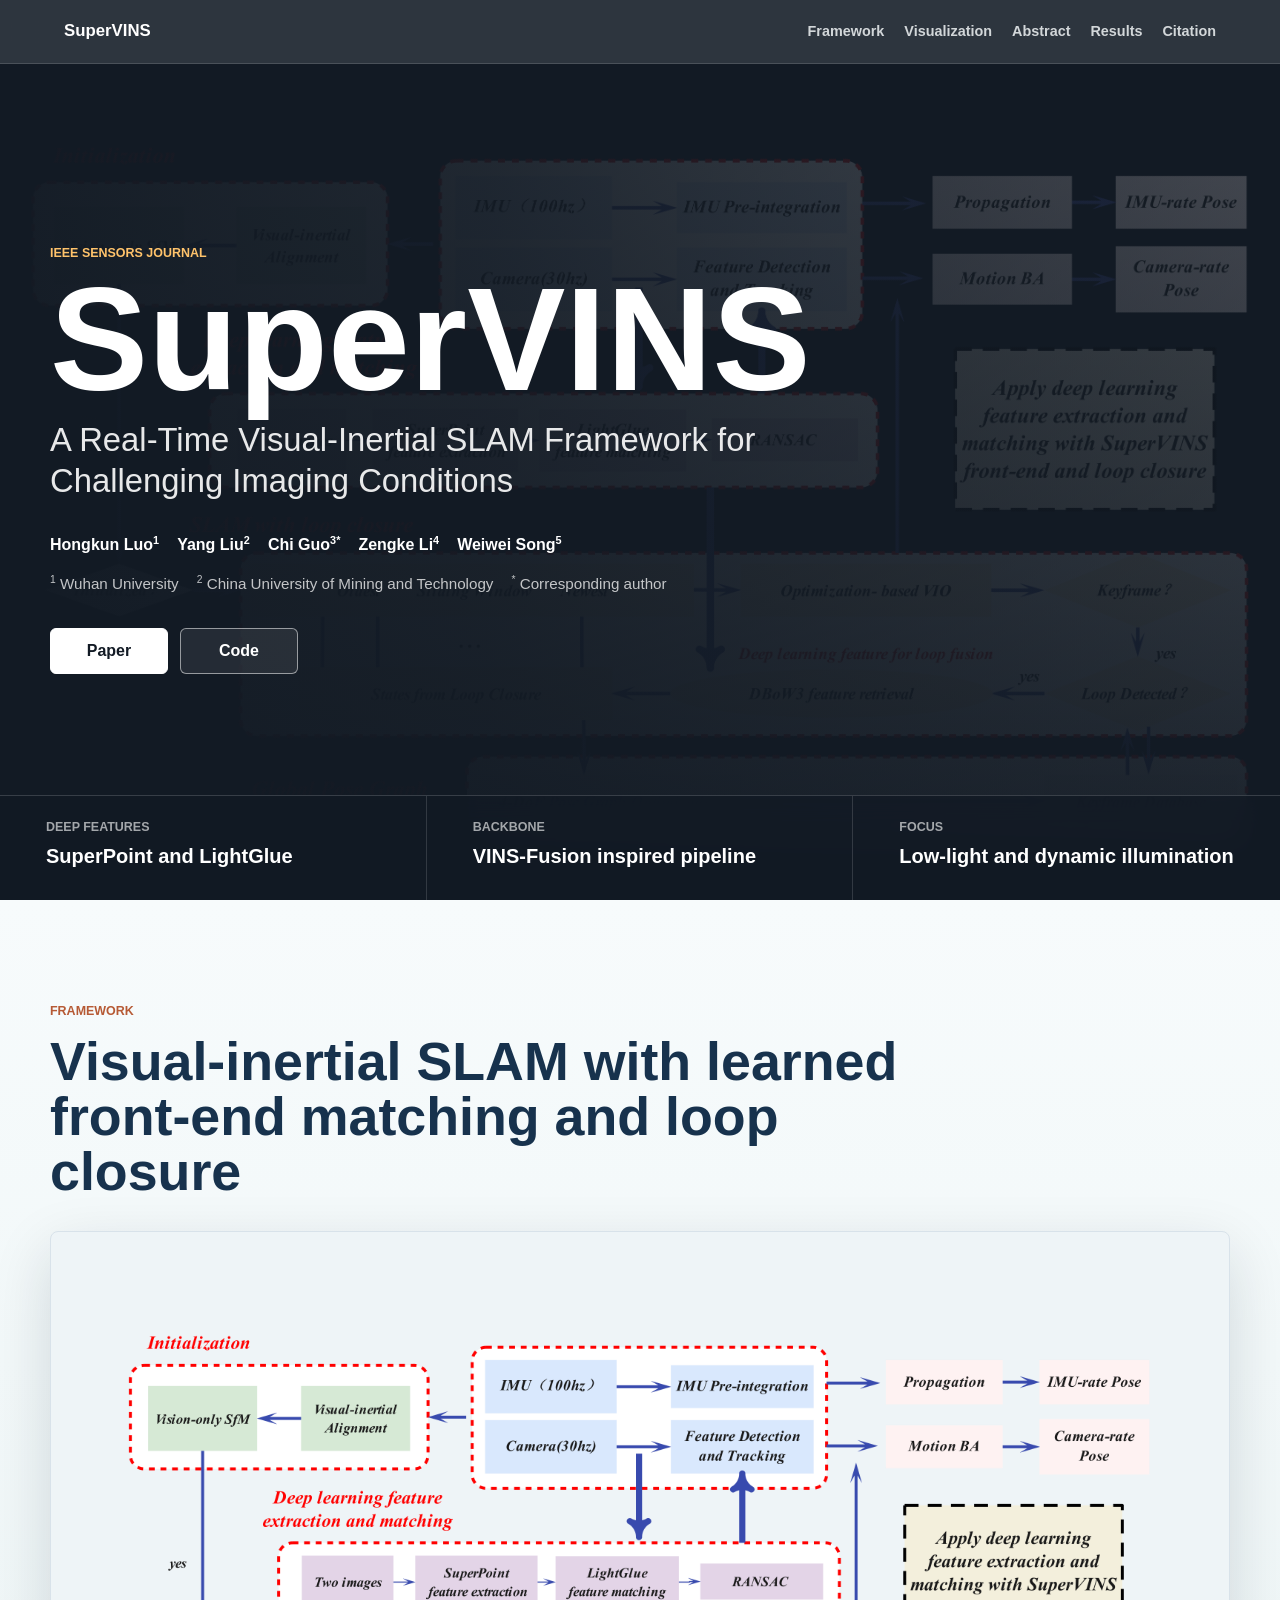
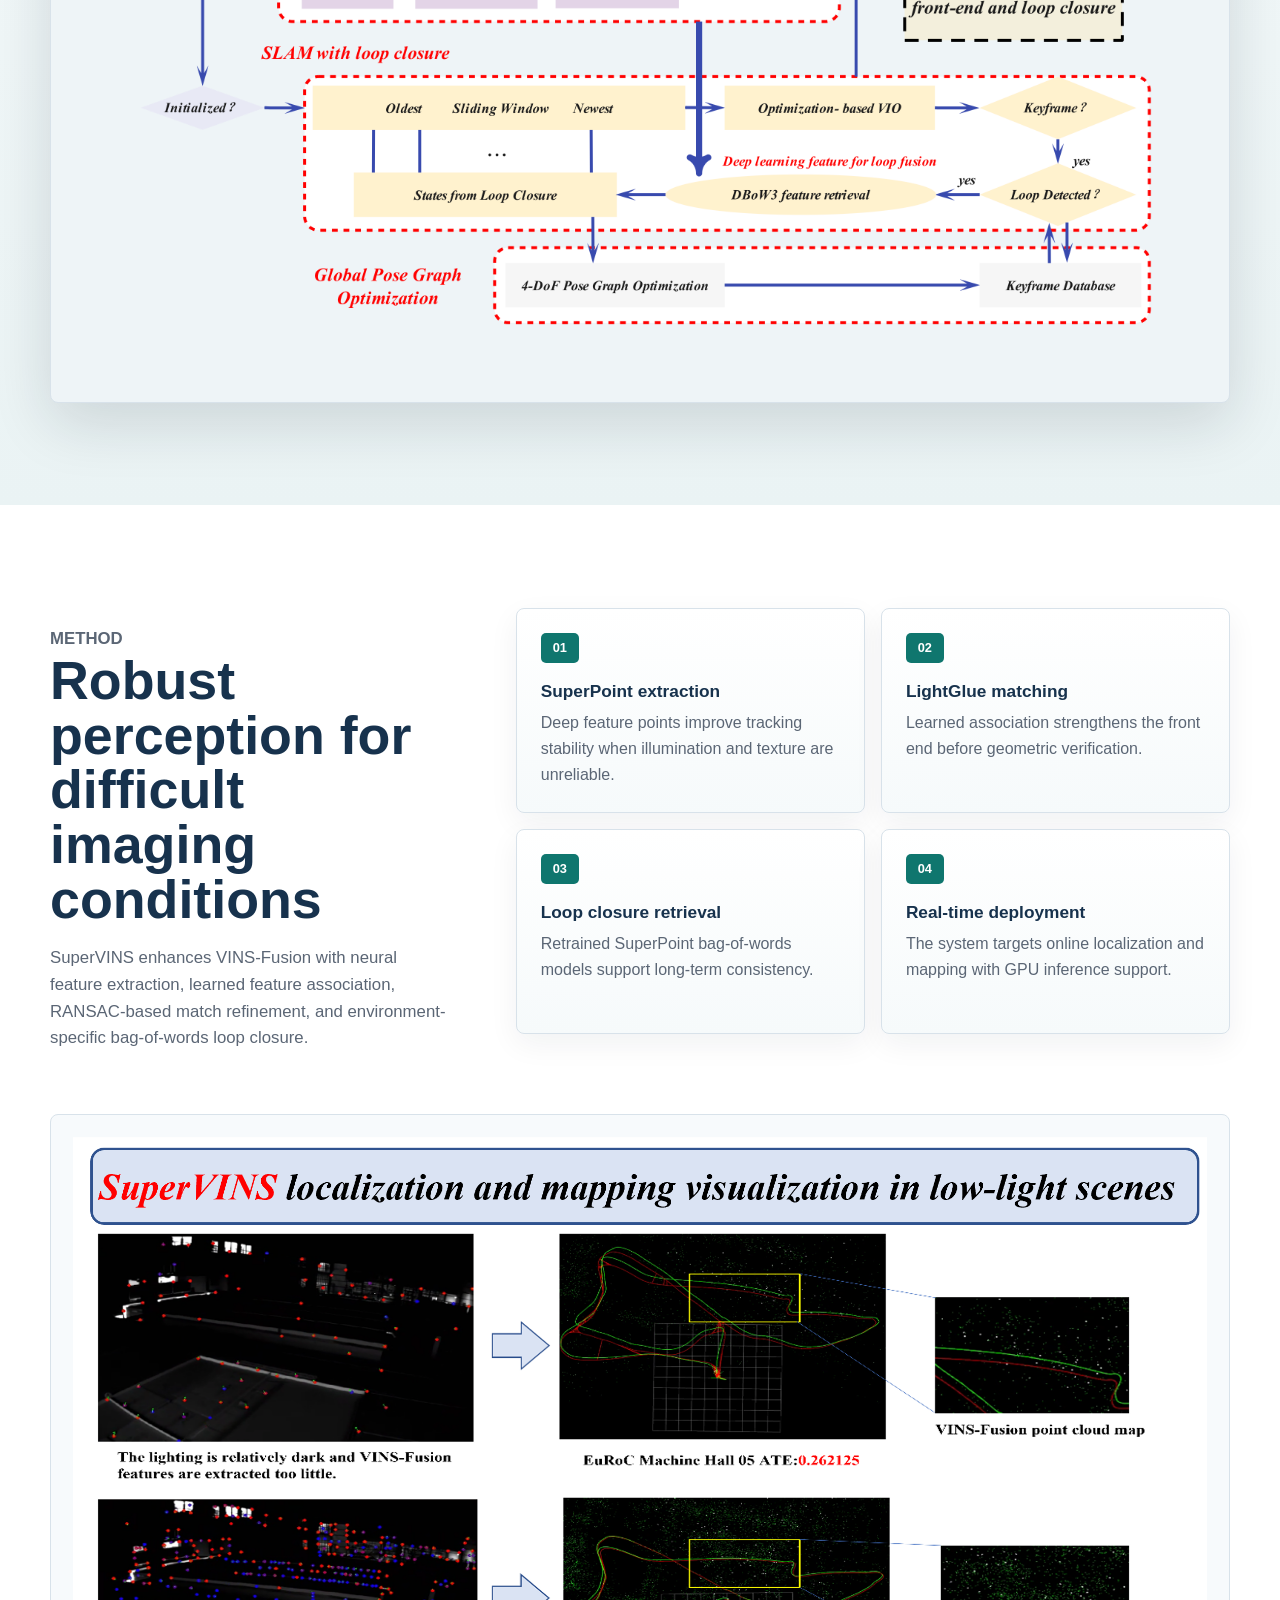
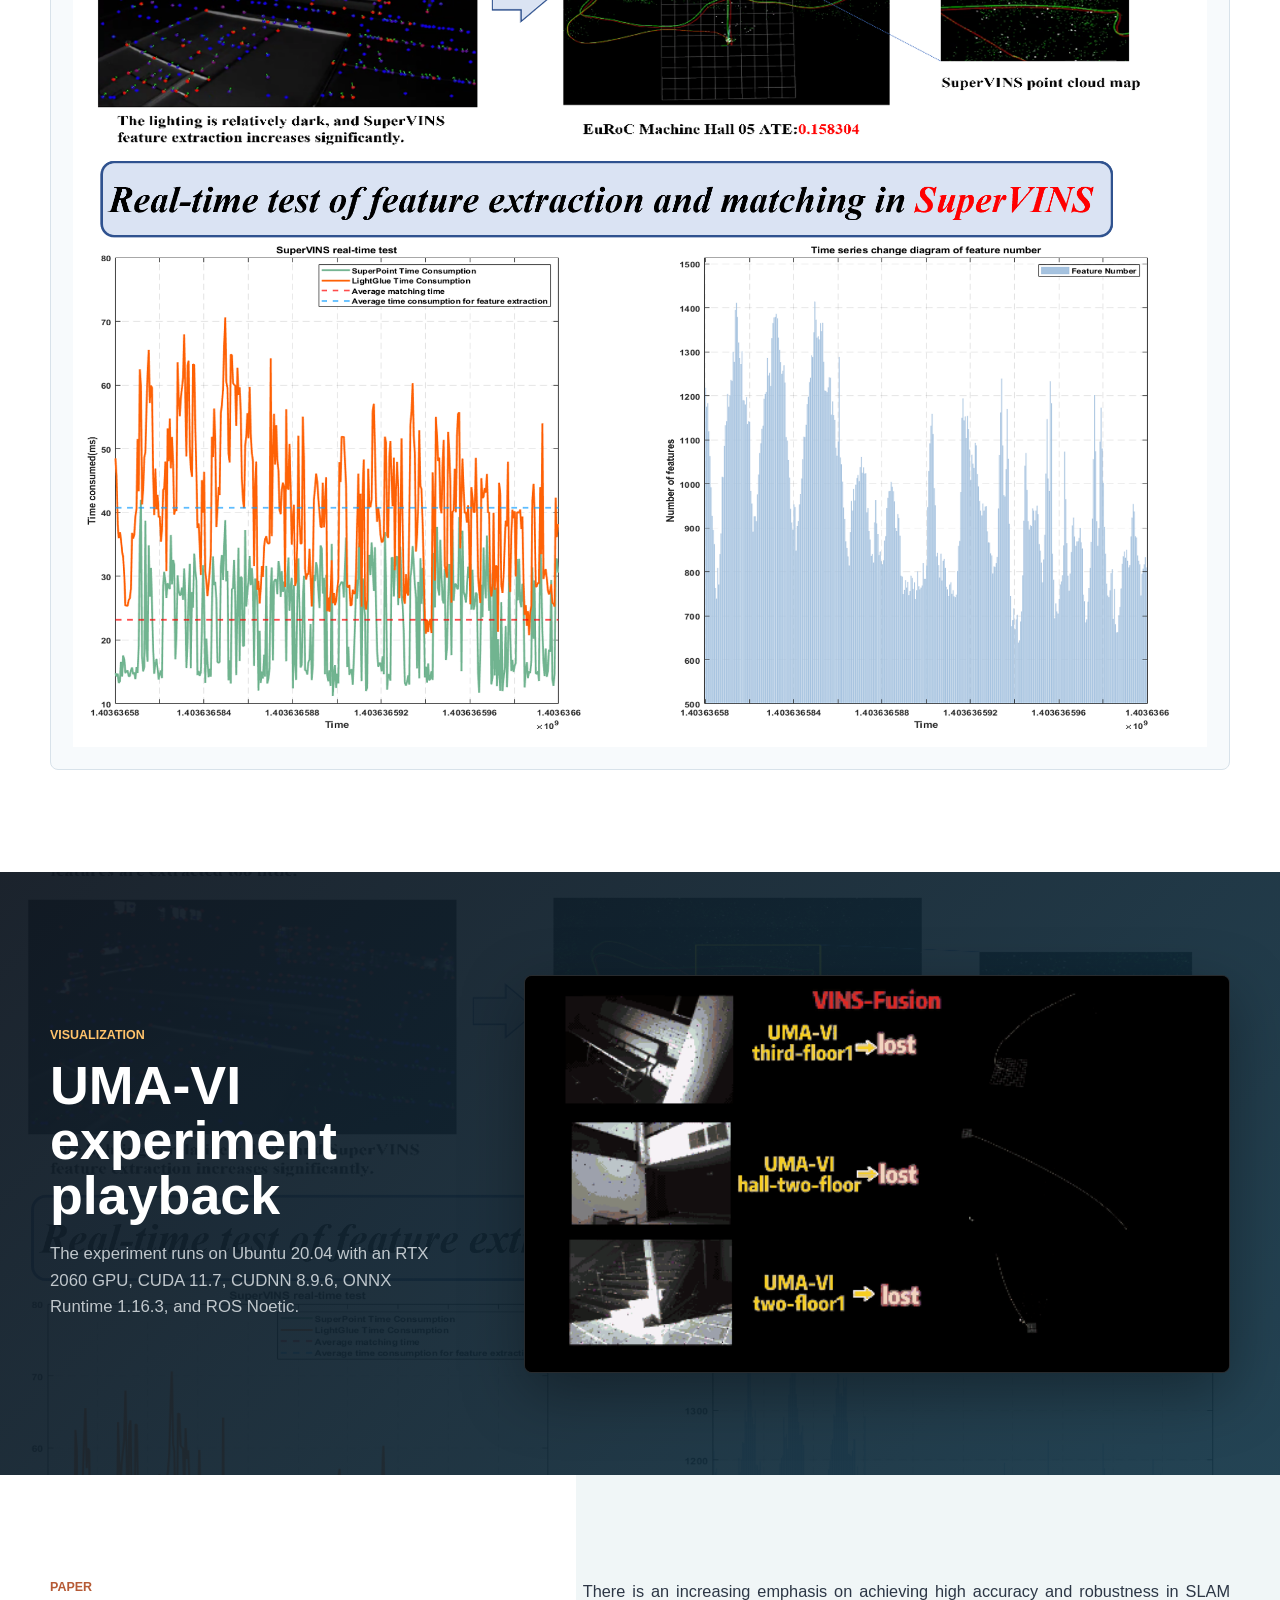
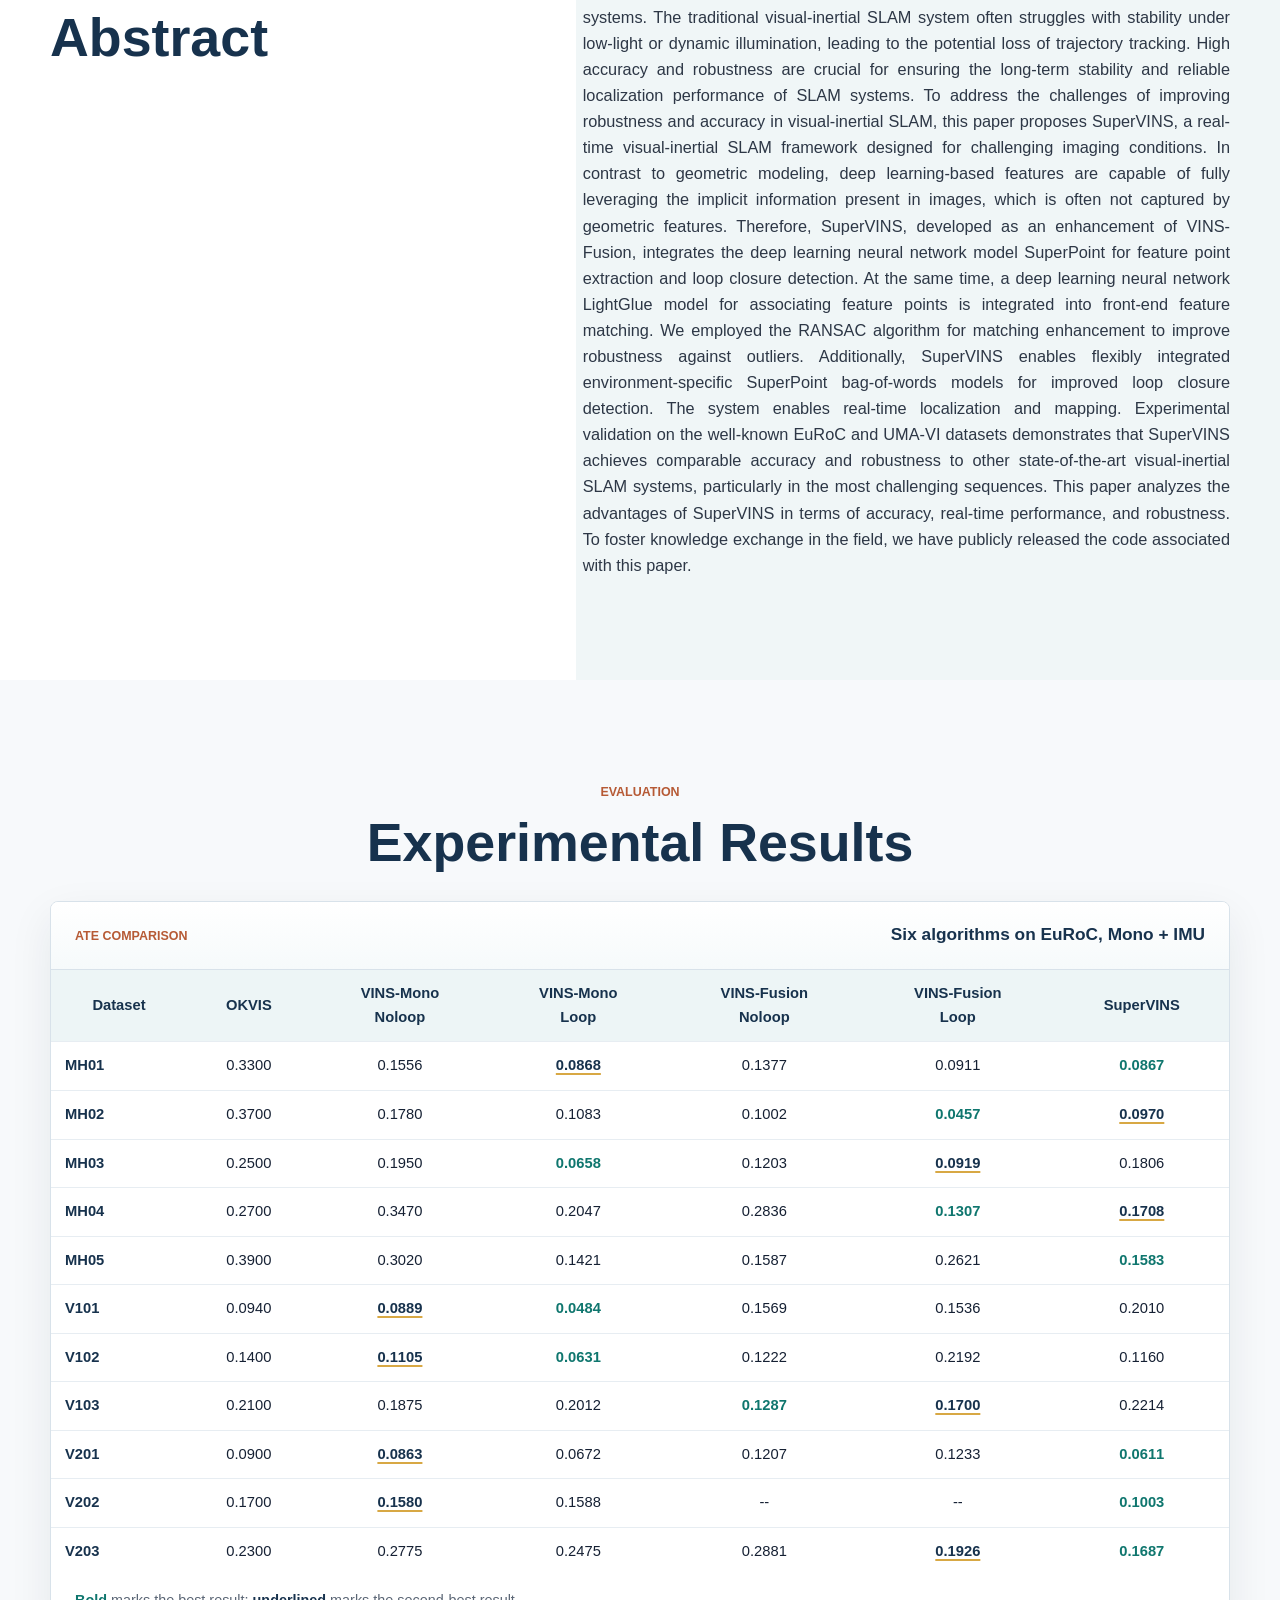
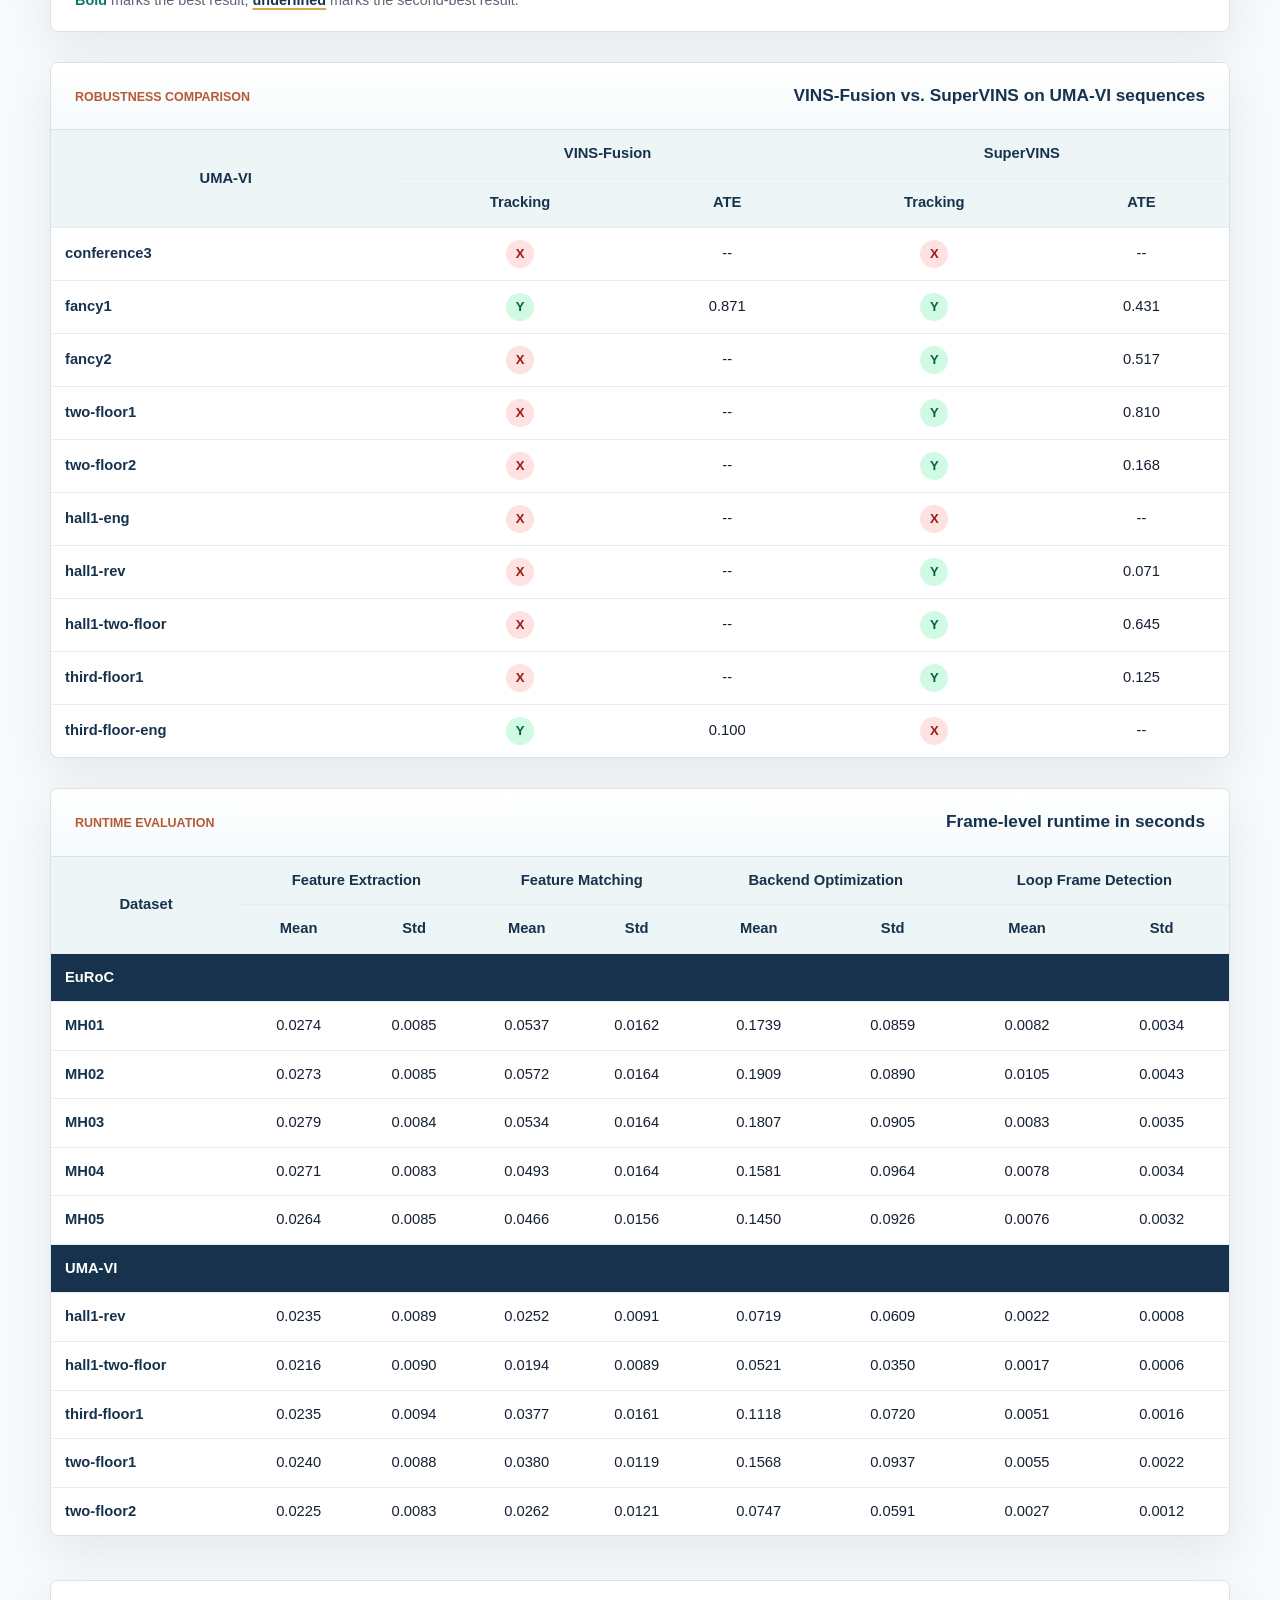
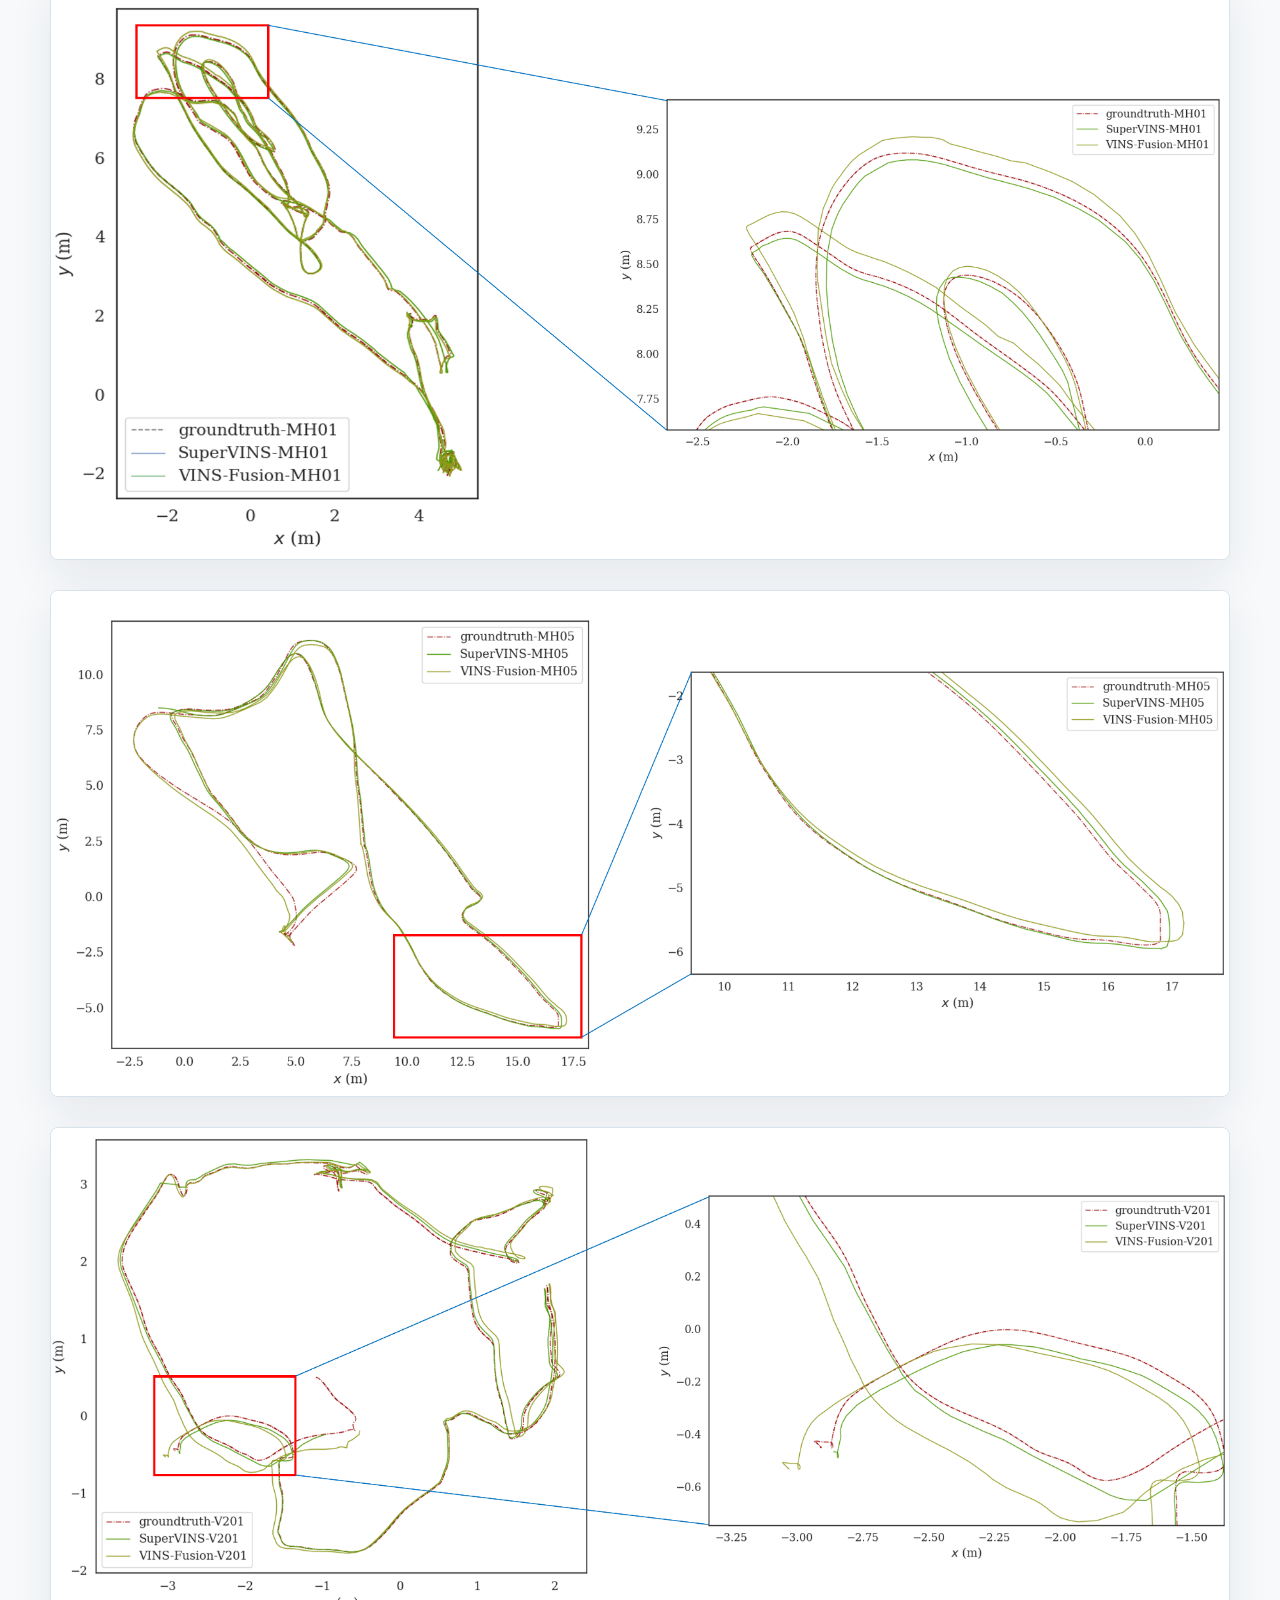
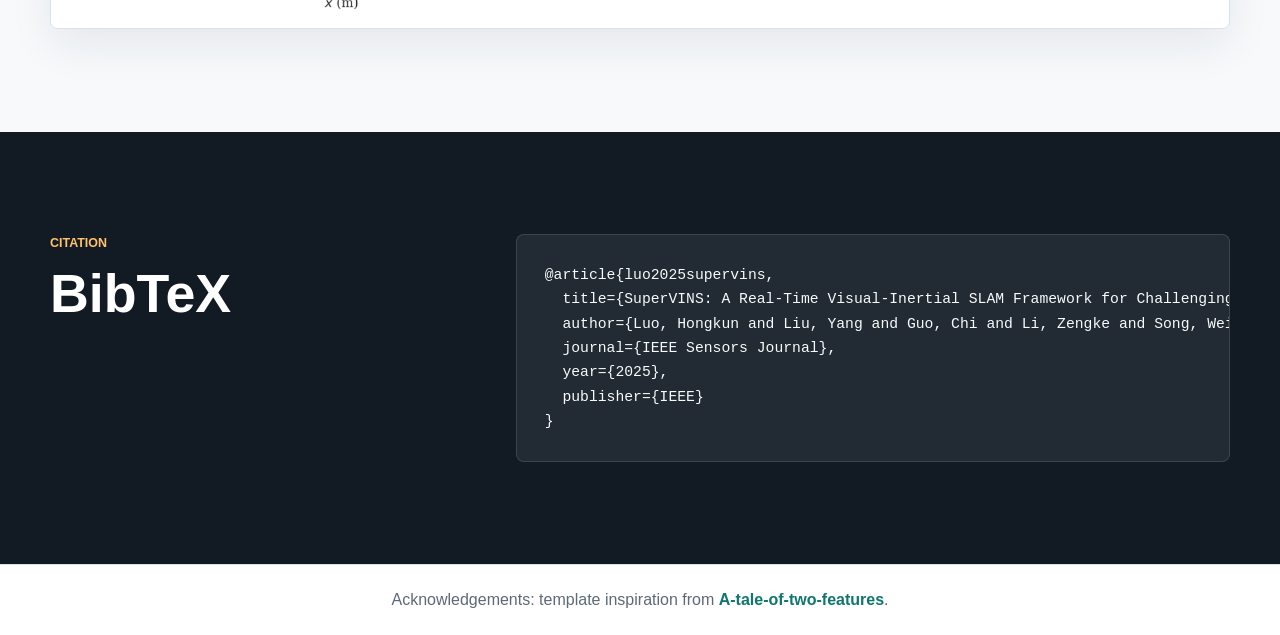
==== commit 0abe04eb: "style: 调整样式表路径并新增全局样式与响应式布局" ====
--- a/index.html
+++ b/index.html
@@ -6,7 +6,7 @@
   <meta name="viewport" content="width=device-width, initial-scale=1.0">
   <meta name="description" content="SuperVINS: A real-time visual-inertial SLAM framework for challenging imaging conditions.">
   <title>SuperVINS: A Real-Time Visual-Inertial SLAM Framework</title>
-  <link href="./SuperVINS/style.css" rel="stylesheet">
+  <link href="style.css" rel="stylesheet">
 </head>
 
 <body>
@@ -34,11 +34,11 @@
         <p class="hero-subtitle">A Real-Time Visual-Inertial SLAM Framework for Challenging Imaging Conditions</p>
 
         <div class="authors" aria-label="Authors">
-          <a href="http://luohongkun.com/">Hongkun Luo<sup>1</sup></a>
-          <span>Yang Liu<sup>2</sup></span>
+          <a href="https://luohongkun.top/scholar/">Hongkun Luo<sup>1</sup></a>
+          <a href="https://yangliu9527.github.io/">Yang Liu<sup>2</sup></a>
           <a href="https://jszy.whu.edu.cn/guochi">Chi Guo<sup>3*</sup></a>
           <a href="https://cesi.cumt.edu.cn/info/1101/8625.htm">Zengke Li<sup>4</sup></a>
-          <a href="http://gpscenter.whu.edu.cn/ryDetail.shtml?id=20180705091739904omo4VDDYG4ccA">Weiwei Song<sup>5</sup></a>
+          <a href="https://gnsscenter.whu.edu.cn/info/1301/1081.htm">Weiwei Song<sup>5</sup></a>
         </div>
 
         <p class="institutions">
--- a/style.css
+++ b/style.css
@@ -0,0 +1,769 @@
+* {
+  box-sizing: border-box;
+}
+
+:root {
+  color-scheme: light;
+  --ink: #152033;
+  --muted: #5b6675;
+  --paper: #ffffff;
+  --line: #d8e2ea;
+  --mist: #edf5f6;
+  --blue: #17324d;
+  --teal: #0f766e;
+  --copper: #b65a35;
+  --gold: #d8a844;
+  --charcoal: #121a24;
+  --shadow: 0 20px 60px rgba(17, 28, 42, 0.14);
+}
+
+html {
+  scroll-behavior: smooth;
+}
+
+body {
+  margin: 0;
+  min-width: 320px;
+  color: var(--ink);
+  font-family: Inter, "Google Sans", "Open Sans", Arial, Helvetica, sans-serif;
+  line-height: 1.6;
+  background: #f6f9fb;
+}
+
+body::selection {
+  color: #fff;
+  background: var(--teal);
+}
+
+img {
+  display: block;
+  max-width: 100%;
+  height: auto;
+}
+
+a {
+  color: inherit;
+  text-decoration: none;
+}
+
+a:hover {
+  text-decoration: underline;
+  text-underline-offset: 0.22em;
+}
+
+.site-header {
+  position: sticky;
+  top: 0;
+  z-index: 20;
+  display: flex;
+  min-height: 64px;
+  align-items: center;
+  justify-content: space-between;
+  gap: 24px;
+  padding: 0 clamp(18px, 5vw, 70px);
+  color: #f8fbfd;
+  background: rgba(18, 26, 36, 0.88);
+  border-bottom: 1px solid rgba(255, 255, 255, 0.14);
+  backdrop-filter: blur(16px);
+}
+
+.brand {
+  color: #fff;
+  font-size: 1.05rem;
+  font-weight: 900;
+  letter-spacing: 0;
+}
+
+.nav-links {
+  display: flex;
+  flex-wrap: wrap;
+  justify-content: flex-end;
+  gap: 6px 20px;
+  color: rgba(248, 251, 253, 0.82);
+  font-size: 0.9rem;
+  font-weight: 700;
+}
+
+.nav-links a:hover {
+  color: #fff;
+}
+
+.hero-band {
+  position: relative;
+  display: grid;
+  min-height: clamp(720px, calc(100vh - 64px), 920px);
+  overflow: hidden;
+  color: #fff;
+  background: var(--charcoal);
+}
+
+.hero-visual,
+.hero-overlay {
+  position: absolute;
+  inset: 0;
+}
+
+.hero-visual img {
+  width: 100%;
+  height: 100%;
+  object-fit: cover;
+  object-position: center;
+  opacity: 0.48;
+  filter: saturate(0.78) contrast(0.96);
+}
+
+.hero-overlay {
+  background:
+    linear-gradient(90deg, rgba(18, 26, 36, 0.96) 0%, rgba(18, 26, 36, 0.82) 38%, rgba(18, 26, 36, 0.38) 100%),
+    linear-gradient(180deg, rgba(18, 26, 36, 0.2) 0%, rgba(18, 26, 36, 0.9) 100%);
+}
+
+.hero-inner {
+  position: relative;
+  z-index: 2;
+  width: min(1180px, calc(100% - 36px));
+  align-self: center;
+  margin: 0 auto;
+  padding: clamp(64px, 10vw, 124px) 0 clamp(116px, 16vw, 170px);
+}
+
+.venue,
+.eyebrow {
+  margin: 0 0 12px;
+  color: var(--copper);
+  font-size: 0.78rem;
+  font-weight: 900;
+  letter-spacing: 0;
+  text-transform: uppercase;
+}
+
+.hero-band .venue,
+.visualization-band .eyebrow,
+.citation-band .eyebrow {
+  color: #ffc36b;
+}
+
+h1,
+h2,
+h3,
+p {
+  margin-top: 0;
+}
+
+h1 {
+  max-width: 820px;
+  margin-bottom: 18px;
+  font-size: clamp(4.2rem, 12vw, 9.2rem);
+  line-height: 0.86;
+  letter-spacing: 0;
+}
+
+h2 {
+  max-width: 920px;
+  margin-bottom: 0;
+  color: var(--blue);
+  font-size: clamp(2rem, 4.2vw, 4.1rem);
+  line-height: 1.02;
+  letter-spacing: 0;
+}
+
+h3 {
+  margin-bottom: 8px;
+  color: var(--blue);
+  font-size: 1.08rem;
+  line-height: 1.25;
+}
+
+.hero-subtitle {
+  max-width: 720px;
+  margin-bottom: 30px;
+  color: rgba(255, 255, 255, 0.9);
+  font-size: clamp(1.25rem, 2.8vw, 2.05rem);
+  line-height: 1.25;
+}
+
+.authors {
+  display: flex;
+  max-width: 860px;
+  flex-wrap: wrap;
+  gap: 9px 18px;
+  margin-bottom: 14px;
+  color: #fff;
+  font-weight: 800;
+}
+
+sup {
+  font-size: 0.68em;
+  line-height: 0;
+}
+
+.institutions {
+  display: flex;
+  max-width: 880px;
+  flex-wrap: wrap;
+  gap: 6px 18px;
+  margin-bottom: 32px;
+  color: rgba(255, 255, 255, 0.74);
+  font-size: 0.95rem;
+}
+
+.action-row {
+  display: flex;
+  flex-wrap: wrap;
+  gap: 12px;
+}
+
+.button {
+  display: inline-flex;
+  min-width: 118px;
+  min-height: 46px;
+  align-items: center;
+  justify-content: center;
+  padding: 11px 20px;
+  border: 1px solid currentColor;
+  border-radius: 6px;
+  font-weight: 900;
+  line-height: 1;
+  transition: transform 160ms ease, background 160ms ease, color 160ms ease, border-color 160ms ease;
+}
+
+.button:hover {
+  transform: translateY(-1px);
+  text-decoration: none;
+}
+
+.button.primary {
+  color: var(--charcoal);
+  background: #fff;
+  border-color: #fff;
+}
+
+.button.secondary {
+  color: #fff;
+  background: rgba(255, 255, 255, 0.08);
+  border-color: rgba(255, 255, 255, 0.52);
+}
+
+.signal-strip {
+  position: absolute;
+  right: 0;
+  bottom: 0;
+  left: 0;
+  z-index: 3;
+  display: grid;
+  grid-template-columns: repeat(3, 1fr);
+  border-top: 1px solid rgba(255, 255, 255, 0.16);
+  background: rgba(18, 26, 36, 0.76);
+  backdrop-filter: blur(14px);
+}
+
+.signal-strip div {
+  min-height: 104px;
+  padding: 22px clamp(18px, 4vw, 46px);
+  border-right: 1px solid rgba(255, 255, 255, 0.14);
+}
+
+.signal-strip div:last-child {
+  border-right: 0;
+}
+
+.signal-strip span {
+  display: block;
+  margin-bottom: 6px;
+  color: rgba(255, 255, 255, 0.62);
+  font-size: 0.78rem;
+  font-weight: 800;
+  text-transform: uppercase;
+}
+
+.signal-strip strong {
+  color: #fff;
+  font-size: clamp(1rem, 2vw, 1.25rem);
+  line-height: 1.25;
+}
+
+.band {
+  position: relative;
+  padding: clamp(60px, 8vw, 112px) 0;
+}
+
+.inner {
+  width: min(1180px, calc(100% - 36px));
+  margin: 0 auto;
+}
+
+.section-heading {
+  max-width: 860px;
+  margin-bottom: 32px;
+}
+
+.section-heading.centered {
+  margin-right: auto;
+  margin-left: auto;
+  text-align: center;
+}
+
+.section-heading p:not(.eyebrow),
+.method-copy p {
+  margin-top: 18px;
+  margin-bottom: 0;
+  color: var(--muted);
+  font-size: 1.05rem;
+}
+
+.architecture-band {
+  background:
+    linear-gradient(180deg, #f7fbfc 0%, #eaf3f4 100%);
+}
+
+.architecture-figure {
+  margin: 0;
+  overflow: hidden;
+  border: 1px solid var(--line);
+  border-radius: 8px;
+  background: #eef4f7;
+  box-shadow: var(--shadow);
+}
+
+.architecture-figure img {
+  width: 100%;
+  padding: clamp(12px, 3vw, 34px);
+}
+
+.method-band {
+  background: #fff;
+}
+
+.method-layout {
+  display: grid;
+  grid-template-columns: minmax(280px, 0.72fr) minmax(0, 1.28fr);
+  gap: clamp(28px, 5vw, 70px);
+  align-items: start;
+  margin-bottom: clamp(34px, 5vw, 62px);
+}
+
+.method-copy {
+  position: sticky;
+  top: 94px;
+}
+
+.feature-grid {
+  display: grid;
+  grid-template-columns: repeat(2, minmax(0, 1fr));
+  gap: 16px;
+}
+
+.feature-grid article {
+  min-height: 205px;
+  padding: 24px;
+  border: 1px solid var(--line);
+  border-radius: 8px;
+  background: linear-gradient(180deg, #ffffff 0%, #f6fafb 100%);
+  box-shadow: 0 10px 30px rgba(21, 32, 51, 0.06);
+}
+
+.feature-grid span {
+  display: inline-flex;
+  width: 38px;
+  height: 30px;
+  align-items: center;
+  justify-content: center;
+  margin-bottom: 18px;
+  border-radius: 5px;
+  color: #fff;
+  background: var(--teal);
+  font-size: 0.8rem;
+  font-weight: 900;
+}
+
+.feature-grid p {
+  margin-bottom: 0;
+  color: var(--muted);
+}
+
+.summary-figure {
+  margin: 0;
+  overflow: hidden;
+  border: 1px solid var(--line);
+  border-radius: 8px;
+  background: #f7fafc;
+}
+
+.summary-figure img {
+  width: 100%;
+  padding: clamp(8px, 2vw, 22px);
+}
+
+.visualization-band {
+  color: #f7fbfd;
+  background:
+    linear-gradient(135deg, rgba(18, 26, 36, 0.96), rgba(17, 52, 70, 0.92)),
+    url("../image/abstract.png") center / cover;
+}
+
+.visualization-layout {
+  display: grid;
+  grid-template-columns: minmax(280px, 0.72fr) minmax(0, 1.28fr);
+  gap: clamp(30px, 6vw, 82px);
+  align-items: center;
+}
+
+.visualization-band h2 {
+  color: #fff;
+}
+
+.visualization-band .section-heading {
+  margin-bottom: 0;
+}
+
+.visualization-band .section-heading p:not(.eyebrow) {
+  color: rgba(247, 251, 253, 0.75);
+}
+
+.demo-figure {
+  margin: 0;
+  overflow: hidden;
+  border: 1px solid rgba(255, 255, 255, 0.14);
+  border-radius: 8px;
+  background: #05080c;
+  box-shadow: 0 20px 62px rgba(0, 0, 0, 0.34);
+}
+
+.demo-figure img {
+  width: 100%;
+}
+
+.abstract-band {
+  background:
+    linear-gradient(90deg, #ffffff 0%, #ffffff 45%, #f0f6f7 45%, #f0f6f7 100%);
+}
+
+.abstract-layout {
+  display: grid;
+  grid-template-columns: minmax(260px, 0.42fr) minmax(0, 0.58fr);
+  gap: clamp(28px, 5vw, 70px);
+  align-items: start;
+}
+
+.abstract-text {
+  margin: 0;
+  color: #2d3746;
+  font-size: 1.02rem;
+  text-align: justify;
+}
+
+.results-band {
+  background: #f7f9fb;
+}
+
+.table-grid {
+  display: grid;
+  gap: clamp(18px, 3vw, 30px);
+  margin-bottom: clamp(24px, 4vw, 44px);
+}
+
+.table-panel {
+  overflow: hidden;
+  border: 1px solid var(--line);
+  border-radius: 8px;
+  background: #fff;
+  box-shadow: 0 16px 44px rgba(21, 32, 51, 0.08);
+}
+
+.table-title {
+  display: flex;
+  align-items: baseline;
+  justify-content: space-between;
+  gap: 18px;
+  padding: 22px 24px;
+  border-bottom: 1px solid var(--line);
+  background: linear-gradient(180deg, #ffffff 0%, #f6fafb 100%);
+}
+
+.table-title p {
+  margin: 0;
+  color: var(--copper);
+  font-size: 0.78rem;
+  font-weight: 900;
+  text-transform: uppercase;
+}
+
+.table-title h3 {
+  margin: 0;
+  text-align: right;
+}
+
+.table-scroll {
+  overflow-x: auto;
+}
+
+table {
+  width: 100%;
+  min-width: 920px;
+  border-collapse: collapse;
+  font-size: 0.92rem;
+}
+
+.compact-table {
+  min-width: 620px;
+}
+
+th,
+td {
+  padding: 12px 14px;
+  border-bottom: 1px solid #e7edf2;
+  text-align: center;
+  white-space: nowrap;
+}
+
+thead th {
+  color: var(--blue);
+  background: #edf5f6;
+  font-weight: 900;
+}
+
+tbody th {
+  color: var(--blue);
+  font-weight: 900;
+  text-align: left;
+}
+
+tbody tr:last-child th,
+tbody tr:last-child td {
+  border-bottom: 0;
+}
+
+.best {
+  color: var(--teal);
+  font-weight: 900;
+}
+
+.second {
+  color: var(--blue);
+  font-weight: 800;
+  text-decoration: underline;
+  text-decoration-color: var(--gold);
+  text-decoration-thickness: 2px;
+  text-underline-offset: 0.18em;
+}
+
+.group-row th {
+  color: #fff;
+  background: var(--blue);
+  text-align: left;
+}
+
+.track-ok,
+.track-fail {
+  display: inline-flex;
+  width: 28px;
+  height: 28px;
+  align-items: center;
+  justify-content: center;
+  border-radius: 50%;
+  font-size: 0.82rem;
+  font-weight: 900;
+}
+
+.track-ok {
+  color: #065f46;
+  background: #d1fae5;
+}
+
+.track-fail {
+  color: #991b1b;
+  background: #fee2e2;
+}
+
+.table-note {
+  margin: 0;
+  padding: 14px 24px 18px;
+  color: var(--muted);
+  font-size: 0.9rem;
+}
+
+.results-stack {
+  display: grid;
+  gap: clamp(18px, 3vw, 30px);
+}
+
+.results-stack figure {
+  margin: 0;
+  overflow: hidden;
+  border: 1px solid var(--line);
+  border-radius: 8px;
+  background: #fff;
+  box-shadow: 0 16px 44px rgba(21, 32, 51, 0.08);
+}
+
+.results-stack img {
+  width: 100%;
+}
+
+.citation-band {
+  color: #f8fbfd;
+  background: var(--charcoal);
+}
+
+.citation-layout {
+  display: grid;
+  grid-template-columns: minmax(250px, 0.36fr) minmax(0, 0.64fr);
+  gap: clamp(28px, 5vw, 70px);
+  align-items: start;
+}
+
+.citation-band h2 {
+  color: #fff;
+}
+
+pre {
+  max-width: 100%;
+  margin: 0;
+  overflow-x: auto;
+  padding: clamp(18px, 3vw, 28px);
+  border: 1px solid rgba(255, 255, 255, 0.12);
+  border-radius: 8px;
+  background: rgba(255, 255, 255, 0.07);
+}
+
+code {
+  font-family: "SFMono-Regular", Consolas, "Liberation Mono", monospace;
+  font-size: 0.92rem;
+  line-height: 1.65;
+}
+
+.site-footer {
+  padding: 22px 18px;
+  color: #5d6977;
+  background: #fff;
+  border-top: 1px solid var(--line);
+  text-align: center;
+}
+
+.site-footer p {
+  margin: 0;
+}
+
+.site-footer a {
+  color: var(--teal);
+  font-weight: 800;
+}
+
+@media (max-width: 980px) {
+  .site-header {
+    position: relative;
+    min-height: auto;
+    flex-direction: column;
+    align-items: flex-start;
+    padding-top: 16px;
+    padding-bottom: 16px;
+  }
+
+  .nav-links {
+    justify-content: flex-start;
+  }
+
+  .hero-band {
+    min-height: auto;
+  }
+
+  .hero-inner {
+    padding-top: 84px;
+  }
+
+  .signal-strip {
+    position: relative;
+    grid-template-columns: 1fr;
+  }
+
+  .signal-strip div {
+    min-height: auto;
+    border-right: 0;
+    border-bottom: 1px solid rgba(255, 255, 255, 0.14);
+  }
+
+  .signal-strip div:last-child {
+    border-bottom: 0;
+  }
+
+  .method-layout,
+  .visualization-layout,
+  .abstract-layout,
+  .citation-layout {
+    grid-template-columns: 1fr;
+  }
+
+  .method-copy {
+    position: static;
+  }
+
+  .abstract-band {
+    background: #fff;
+  }
+
+  .citation-layout .section-heading,
+  .visualization-band .section-heading {
+    margin-bottom: 0;
+  }
+}
+
+@media (max-width: 680px) {
+  .site-header {
+    padding-right: 18px;
+    padding-left: 18px;
+  }
+
+  .nav-links {
+    gap: 8px 14px;
+    font-size: 0.84rem;
+  }
+
+  .hero-inner,
+  .inner {
+    width: calc(100% - 32px);
+  }
+
+  h1 {
+    font-size: clamp(3.4rem, 17vw, 5.4rem);
+  }
+
+  h2 {
+    font-size: clamp(1.9rem, 10vw, 3rem);
+  }
+
+  .hero-subtitle {
+    font-size: 1.18rem;
+  }
+
+  .authors,
+  .institutions,
+  .action-row {
+    flex-direction: column;
+    align-items: stretch;
+  }
+
+  .button {
+    width: 100%;
+  }
+
+  .feature-grid {
+    grid-template-columns: 1fr;
+  }
+
+  .table-title {
+    display: block;
+  }
+
+  .table-title h3 {
+    margin-top: 6px;
+    text-align: left;
+  }
+
+  .abstract-text {
+    text-align: left;
+  }
+
+  .band {
+    padding: 54px 0;
+  }
+}
